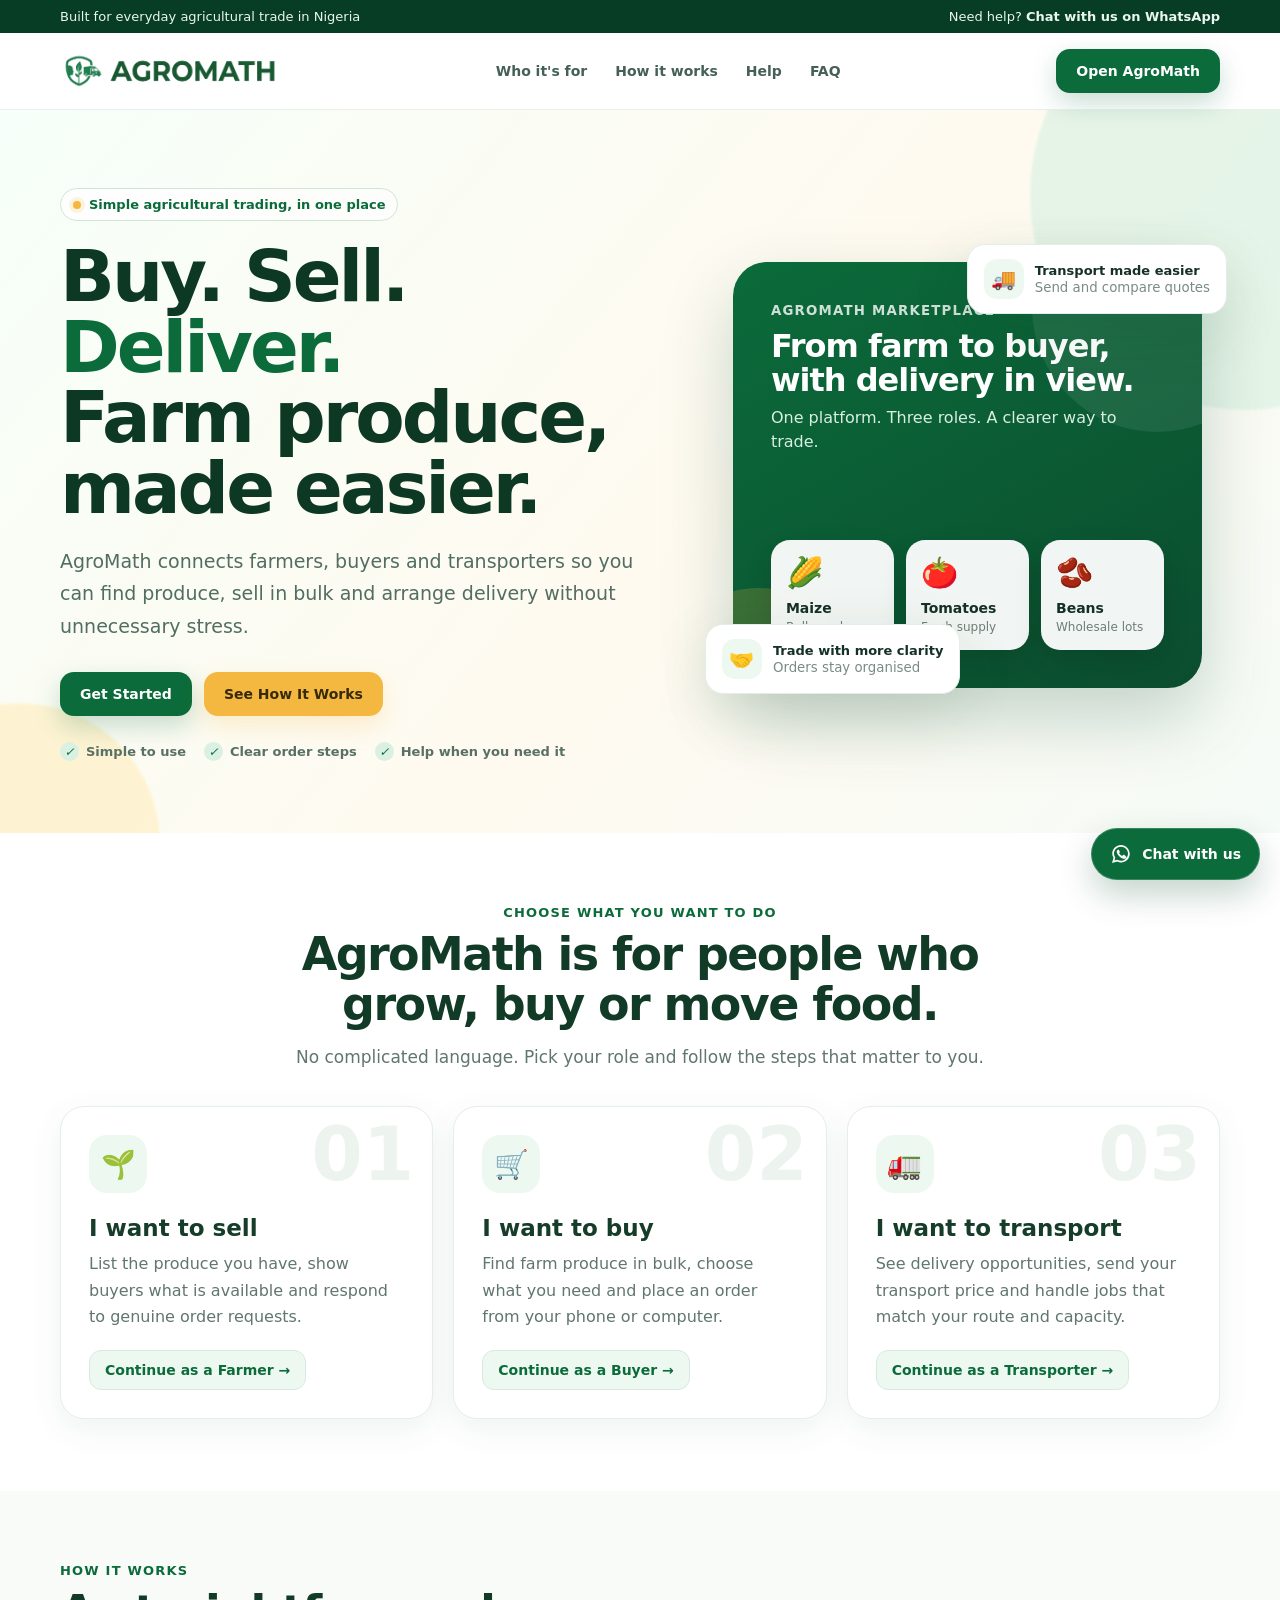
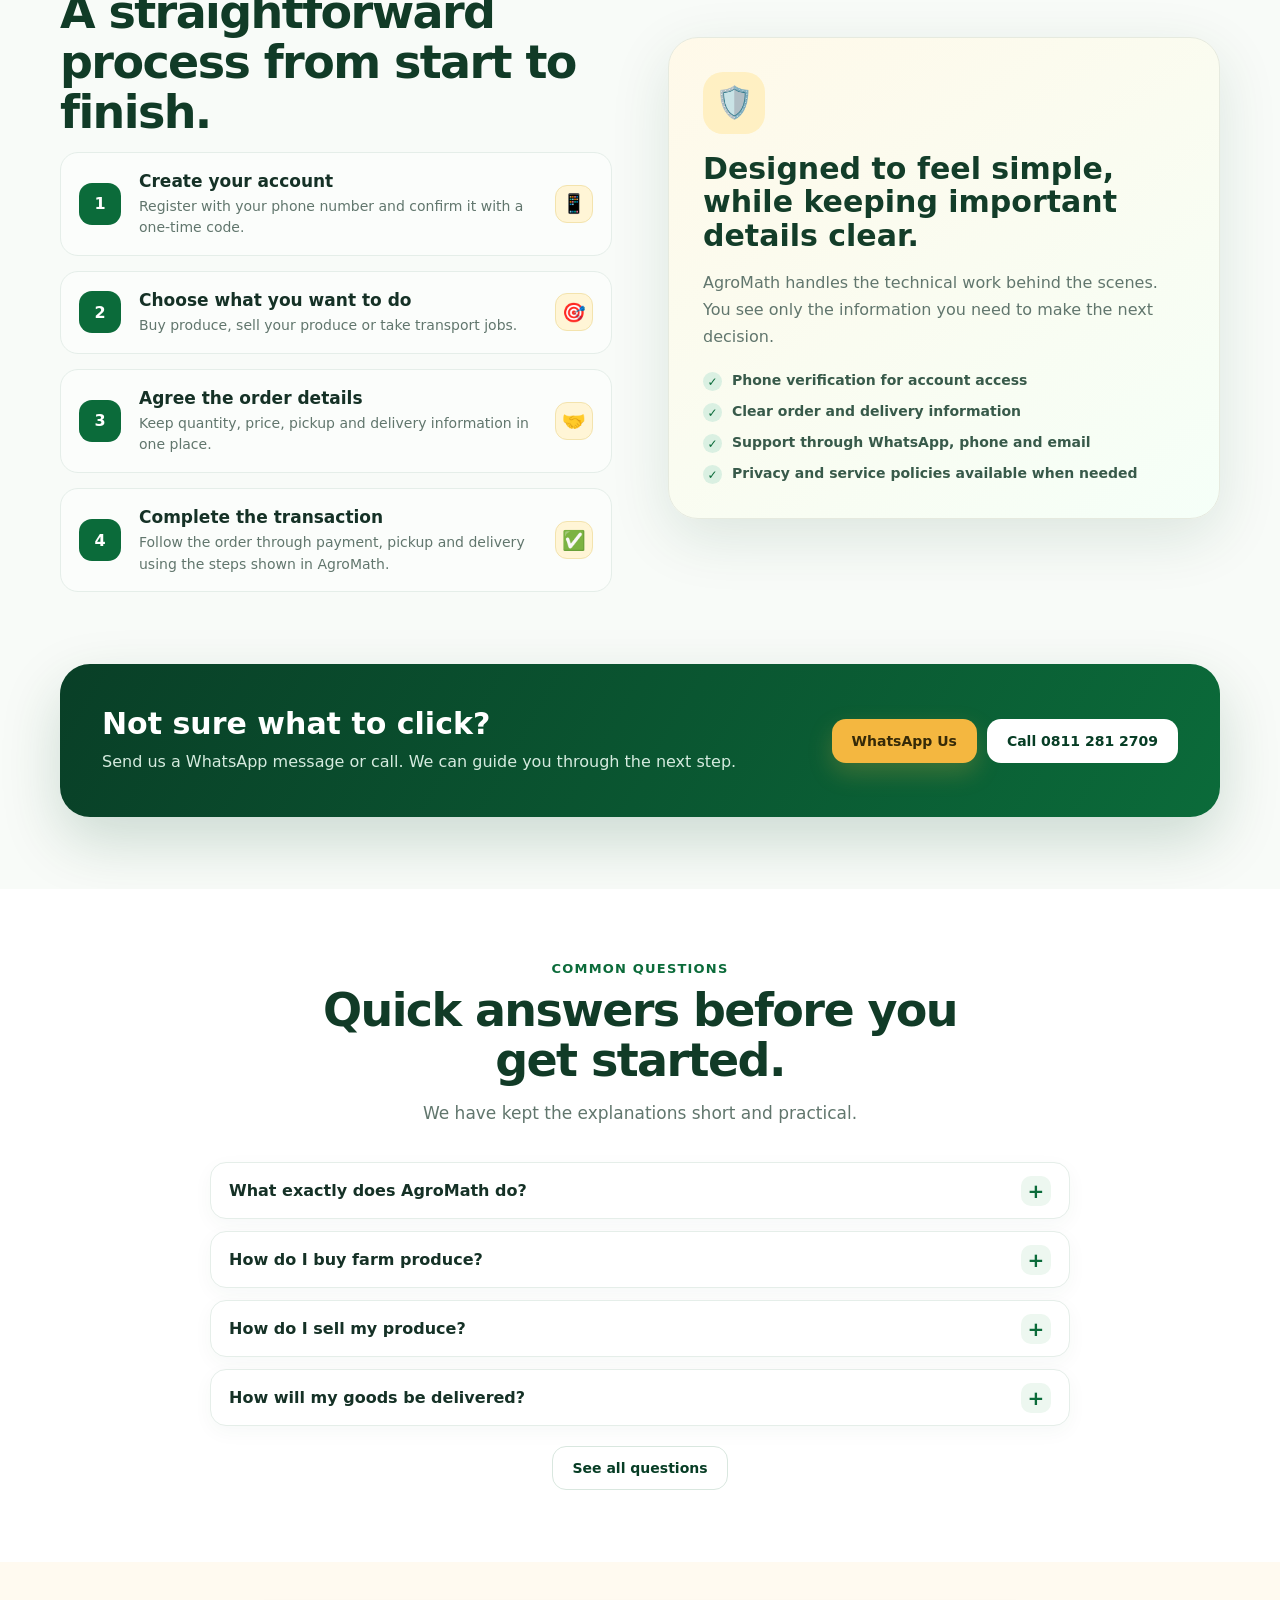
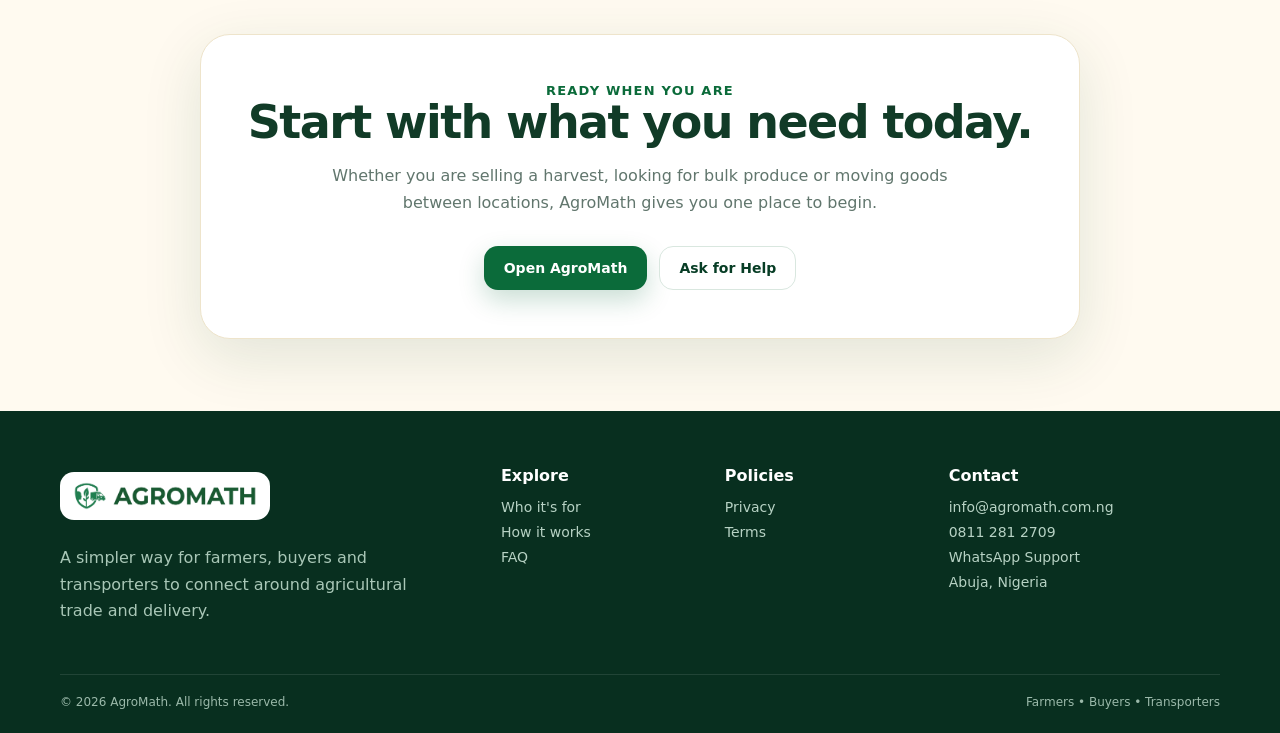
==== index.html @ 878b61be "Repair duplicated AgroMath homepage" ====
<!doctype html>
<html lang="en">
<head>
  <meta charset="utf-8" />
  <meta name="viewport" content="width=device-width,initial-scale=1" />
  <title>AgroMath | Buy, Sell & Deliver Farm Produce in Nigeria</title>
  <meta name="description" content="AgroMath connects farmers, buyers and transporters in Nigeria for bulk farm produce, order coordination and delivery support." />
  <link rel="canonical" href="https://agromath.com.ng/" />
  <meta name="theme-color" content="#0b6b3a" />
  <meta property="og:site_name" content="AgroMath" />
  <meta property="og:type" content="website" />
  <meta property="og:title" content="AgroMath | Buy, Sell & Deliver Farm Produce in Nigeria" />
  <meta property="og:description" content="A simple marketplace for farmers, buyers and transporters to coordinate bulk farm produce orders and delivery in Nigeria." />
  <meta property="og:url" content="https://agromath.com.ng/" />
  <meta property="og:image" content="https://agromath.com.ng/assets/brand/agromath-logo-full.png" />
  <meta property="og:image:alt" content="AgroMath logo" />
  <meta name="twitter:card" content="summary_large_image" />
  <meta name="twitter:title" content="AgroMath | Buy, Sell & Deliver Farm Produce in Nigeria" />
  <meta name="twitter:description" content="A simple marketplace for farmers, buyers and transporters to coordinate bulk farm produce orders and delivery in Nigeria." />
  <meta name="twitter:image" content="https://agromath.com.ng/assets/brand/agromath-logo-full.png" />
  <link rel="icon" href="assets/brand/favicon.ico" sizes="any">
<link rel="icon" type="image/png" sizes="32x32" href="assets/brand/favicon-32.png">
<link rel="icon" type="image/png" sizes="16x16" href="assets/brand/favicon-16.png">
<link rel="apple-touch-icon" sizes="180x180" href="assets/brand/apple-touch-icon-180.png">
  <script type="application/ld+json">
  {
    "@context": "https://schema.org",
    "@type": "Organization",
    "name": "AgroMath",
    "url": "https://agromath.com.ng/",
    "email": "info@agromath.com.ng",
    "areaServed": {
      "@type": "Country",
      "name": "Nigeria"
    }
  }
  </script>
  <script type="application/ld+json">
  {
    "@context": "https://schema.org",
    "@type": "WebSite",
    "name": "AgroMath",
    "url": "https://agromath.com.ng/",
    "description": "AgroMath connects farmers, buyers and transporters in Nigeria for bulk farm produce, order coordination and delivery support."
  }
  </script>
  <style>
    :root{--green:#0b6b3a;--green2:#11824a;--deep:#073d25;--cream:#fffaf0;--gold:#f4b740;--ink:#153126;--muted:#61766d;--line:#e5eee9;--white:#fff;--shadow:0 18px 60px rgba(20,70,45,.12);--radius:24px}
    *{box-sizing:border-box}html{scroll-behavior:smooth}[id]{scroll-margin-top:94px}body{margin:0;font-family:Inter,ui-sans-serif,system-ui,-apple-system,"Segoe UI",Roboto,Arial,sans-serif;background:#f8fbf8;color:var(--ink)}a{color:inherit;text-decoration:none}button{font:inherit}.container{width:min(1160px,calc(100% - 32px));margin:auto}
    .topbar{background:var(--deep);color:#eaf6ef;font-size:13px}.topbar .container{display:flex;justify-content:space-between;align-items:center;gap:16px;padding:9px 0}.topbar a{font-weight:700}
    header{position:sticky;top:0;z-index:50;background:rgba(255,255,255,.94);backdrop-filter:blur(14px);border-bottom:1px solid rgba(8,70,40,.08)}.nav{height:76px;display:flex;align-items:center;justify-content:space-between;gap:22px}.brand{display:flex;align-items:center}.brand-logo{display:block;height:42px;width:auto;max-width:220px}.footer-brand .brand{display:inline-flex;background:#fff;padding:6px 10px;border-radius:14px}.footer-brand .brand-logo{height:36px;max-width:190px}nav{display:flex;align-items:center;gap:28px;font-size:14px;font-weight:700;color:#456057}nav a:hover{color:var(--green)}.nav-actions{display:flex;align-items:center;gap:10px}.btn{display:inline-flex;align-items:center;justify-content:center;gap:9px;padding:13px 19px;border-radius:14px;border:1px solid transparent;font-weight:800;font-size:14px;transition:.2s ease;cursor:pointer}.btn:hover{transform:translateY(-1px)}.btn-primary{background:var(--green);color:white;box-shadow:0 10px 26px rgba(11,107,58,.22)}.btn-primary:hover{background:var(--green2)}.btn-soft{background:white;border-color:#d9e7df;color:var(--deep)}.btn-gold{background:var(--gold);color:#362a08;box-shadow:0 10px 24px rgba(244,183,64,.22)}.mobile-menu{display:none}
    .hero{position:relative;overflow:hidden;background:linear-gradient(130deg,#f6fff9 0%,#fffaf0 56%,#f5fbf7 100%);padding:78px 0 72px}.hero:before,.hero:after{content:"";position:absolute;border-radius:50%;filter:blur(1px);opacity:.65}.hero:before{width:430px;height:430px;background:#daf2e3;right:-180px;top:-130px}.hero:after{width:280px;height:280px;background:#ffefc1;left:-120px;bottom:-150px}.hero-grid{position:relative;z-index:1;display:grid;grid-template-columns:1.08fr .92fr;gap:62px;align-items:center}.eyebrow{display:inline-flex;align-items:center;gap:8px;padding:8px 12px;border:1px solid #cfe6d7;border-radius:999px;background:rgba(255,255,255,.72);font-size:13px;font-weight:800;color:var(--green)}.dot{width:8px;height:8px;border-radius:50%;background:var(--gold);box-shadow:0 0 0 4px rgba(244,183,64,.16)}h1{font-size:clamp(44px,6vw,72px);line-height:.98;letter-spacing:-3px;margin:20px 0 22px;color:#0d3824}h1 span{color:var(--green)}.lead{font-size:19px;line-height:1.7;color:#526d62;max-width:660px;margin:0}.hero-actions{display:flex;flex-wrap:wrap;gap:12px;margin-top:30px}.hero-trust{display:flex;flex-wrap:wrap;gap:18px;margin-top:26px;font-size:13px;font-weight:700;color:#587065}.hero-trust span{display:flex;align-items:center;gap:7px}.tick{width:19px;height:19px;border-radius:50%;background:#daf0e2;color:var(--green);display:grid;place-items:center;font-size:12px}
    .visual{position:relative;min-height:470px}.visual-panel{position:absolute;inset:22px 18px;background:linear-gradient(150deg,#0b6b3a,#0b4d2f);border-radius:34px;box-shadow:0 30px 70px rgba(11,79,48,.22);overflow:hidden}.visual-panel:before{content:"";position:absolute;width:250px;height:250px;border-radius:50%;background:rgba(255,255,255,.08);right:-80px;top:-80px}.visual-panel:after{content:"";position:absolute;width:190px;height:190px;border-radius:50%;background:rgba(244,183,64,.2);left:-70px;bottom:-90px}.market-copy{position:absolute;left:38px;right:38px;top:38px;color:white;z-index:2}.market-copy small{font-weight:800;opacity:.8;text-transform:uppercase;letter-spacing:1.2px}.market-copy h3{font-size:32px;line-height:1.08;margin:10px 0 8px;letter-spacing:-1px}.market-copy p{margin:0;color:#d8efe2;line-height:1.55}.produce{position:absolute;left:38px;right:38px;bottom:38px;display:grid;grid-template-columns:repeat(3,1fr);gap:12px;z-index:2}.produce-card{background:rgba(255,255,255,.94);border-radius:19px;padding:15px;box-shadow:0 12px 28px rgba(0,0,0,.12)}.produce-icon{font-size:30px;margin-bottom:10px}.produce-card strong{display:block;font-size:14px;color:#153126}.produce-card span{font-size:12px;color:#6d7f76}.float-card{position:absolute;z-index:5;background:white;border:1px solid #e4eee8;border-radius:18px;box-shadow:var(--shadow);padding:14px 16px;display:flex;align-items:center;gap:11px}.float-card.one{right:-7px;top:4px}.float-card.two{left:-10px;bottom:16px}.float-icon{width:40px;height:40px;border-radius:13px;display:grid;place-items:center;background:#edf8f1;font-size:20px}.float-card b{display:block;font-size:13px}.float-card small{display:block;color:#7a8c84;margin-top:2px}
    .section{padding:72px 0}.section.alt{background:white}.section-head{text-align:center;max-width:720px;margin:0 auto 34px}.kicker{font-size:13px;font-weight:900;color:var(--green);letter-spacing:1.2px;text-transform:uppercase}h2{font-size:clamp(32px,4vw,46px);letter-spacing:-1.6px;line-height:1.08;margin:10px 0 14px;color:#113b27}.section-head p{color:var(--muted);line-height:1.7;margin:0;font-size:17px}
    .role-grid{display:grid;grid-template-columns:repeat(3,1fr);gap:20px}.role{position:relative;background:white;border:1px solid var(--line);border-radius:24px;padding:28px;box-shadow:0 10px 34px rgba(30,80,50,.07);overflow:hidden;transition:.2s}.role:hover{transform:translateY(-4px);box-shadow:0 18px 48px rgba(30,80,50,.11)}.role .num{position:absolute;right:18px;top:10px;font-size:74px;line-height:1;color:#edf4ef;font-weight:900}.role-icon{width:58px;height:58px;border-radius:18px;display:grid;place-items:center;background:#edf8f1;font-size:28px;margin-bottom:22px}.role h3{font-size:23px;margin:0 0 10px;color:#153d29}.role p{color:var(--muted);line-height:1.65;margin:0 0 20px}.role-cta{display:inline-flex;align-items:center;justify-content:center;padding:11px 15px;border-radius:12px;background:#edf8f1;border:1px solid #d7eadf;font-weight:900;color:var(--green);font-size:14px;transition:.2s}.role-cta:hover{background:var(--green);color:white;transform:translateY(-1px)}
    .how-grid{display:grid;grid-template-columns:1fr 1fr;gap:56px;align-items:center}.steps{display:grid;gap:15px}.step{display:grid;grid-template-columns:46px 1fr auto;gap:14px;align-items:center;background:#fbfdfb;border:1px solid var(--line);padding:16px 18px;border-radius:18px}.step-no{width:42px;height:42px;border-radius:13px;background:var(--green);color:#fff;display:grid;place-items:center;font-weight:900}.step-icon{width:38px;height:38px;border-radius:12px;background:#fff5d6;display:grid;place-items:center;font-size:19px;border:1px solid #f3e3ad}.step h4{margin:2px 0 5px;font-size:17px}.step p{margin:0;color:var(--muted);line-height:1.55;font-size:14px}.promise{background:linear-gradient(145deg,#fff9e9,#f5fff8);border:1px solid #e6eadf;border-radius:30px;padding:34px;box-shadow:var(--shadow)}.promise-badge{display:inline-grid;place-items:center;width:62px;height:62px;border-radius:20px;background:#fff0c3;font-size:31px}.promise h3{font-size:30px;line-height:1.12;margin:18px 0 12px;color:#133d29}.promise p{color:var(--muted);line-height:1.7}.promise-list{display:grid;gap:12px;margin-top:22px}.promise-list div{display:flex;gap:10px;align-items:flex-start;font-weight:700;font-size:14px;color:#385a4a}
    .support{padding:0 0 72px}.support-box{background:linear-gradient(120deg,#093f27,#0b6b3a);color:white;border-radius:30px;padding:42px;display:flex;justify-content:space-between;align-items:center;gap:30px;box-shadow:0 24px 60px rgba(8,70,40,.18)}.support-box h3{font-size:30px;margin:0 0 8px}.support-box p{margin:0;color:#d5ebdf;line-height:1.6}.support-actions{display:flex;flex-wrap:wrap;gap:10px}.support-actions .btn-soft{border-color:rgba(255,255,255,.18)}
    .faq-grid{max-width:860px;margin:auto;display:grid;gap:12px}details{background:white;border:1px solid var(--line);border-radius:16px;padding:0 18px;box-shadow:0 6px 20px rgba(30,80,50,.04)}summary{cursor:pointer;list-style:none;font-weight:800;padding:18px 34px 18px 0;position:relative}summary::-webkit-details-marker{display:none}summary:after{content:"+";position:absolute;right:0;top:13px;width:30px;height:30px;border-radius:10px;background:#edf7f0;color:var(--green);display:grid;place-items:center;font-size:20px}details[open] summary:after{content:"-"}details p{margin:0 0 18px;color:var(--muted);line-height:1.65;font-size:14px}
    .final-cta{padding:72px 0;background:var(--cream)}.final-card{text-align:center;max-width:880px;margin:auto;background:white;border:1px solid #eee4cb;border-radius:30px;padding:48px 28px;box-shadow:var(--shadow)}.final-card h2{margin-top:0}.final-card p{max-width:630px;margin:0 auto;color:var(--muted);line-height:1.7}.final-card .hero-actions{justify-content:center}
    footer{background:#082f1f;color:#d9ebe2;padding:52px 0 24px}.footer-grid{display:grid;grid-template-columns:1.5fr .7fr .7fr 1fr;gap:34px}.footer-brand p{color:#a9c7b7;line-height:1.65;max-width:380px}footer h4{margin:3px 0 14px;color:white}footer a{display:block;color:#b7d2c4;margin:9px 0;font-size:14px}footer a:hover{color:white}.copyright{border-top:1px solid rgba(255,255,255,.1);margin-top:34px;padding-top:20px;display:flex;justify-content:space-between;gap:15px;font-size:12px;color:#9bb9aa}
    @media(max-width:900px){nav{display:none}.mobile-menu{display:inline-flex}.hero{padding-top:54px}.hero-grid,.how-grid{grid-template-columns:1fr}.visual{min-height:430px}.role-grid{grid-template-columns:1fr}.support-box{align-items:flex-start;flex-direction:column}.footer-grid{grid-template-columns:1fr 1fr}.hero-grid{gap:34px}h1{letter-spacing:-2px}.float-card.one{right:2px}.float-card.two{left:2px}}
    @media(max-width:560px){.brand-logo{height:28px;max-width:140px}.footer-brand .brand-logo{height:32px;max-width:155px}.nav{gap:12px}.nav-actions{gap:0}.nav-actions .btn-primary{display:none}.topbar .container{justify-content:center;text-align:center}.topbar .container span:last-child{display:none}.nav{height:68px}.nav-actions .btn-soft{display:none}.container{width:min(100% - 22px,1160px)}.hero{padding:42px 0 48px}.lead{font-size:17px}.hero-actions .btn{width:100%}.visual{min-height:370px}.visual-panel{inset:12px 0}.market-copy{left:24px;right:24px;top:28px}.market-copy h3{font-size:26px}.produce{left:22px;right:22px;bottom:26px;gap:8px}.produce-card{padding:11px}.produce-icon{font-size:24px}.float-card{display:none}.section{padding:66px 0}.support{padding-bottom:66px}.support-box{padding:30px 22px}.support-actions{width:100%}.support-actions .btn{width:100%}.footer-grid{grid-template-columns:1fr}.copyright{flex-direction:column}.final-cta{padding:66px 0}}
  .whatsapp-support{position:fixed;right:20px;bottom:calc(20px + env(safe-area-inset-bottom));z-index:80;display:inline-flex;align-items:center;justify-content:center;gap:10px;min-height:52px;padding:0 18px;border-radius:999px;background:var(--green);color:#fff;font-weight:900;font-size:14px;box-shadow:0 14px 34px rgba(8,70,40,.24);border:1px solid rgba(255,255,255,.18)}.whatsapp-support svg{width:22px;height:22px;flex:0 0 auto}.whatsapp-support:hover{background:var(--green2);transform:translateY(-1px)}.whatsapp-support:focus-visible{outline:3px solid var(--gold);outline-offset:4px}@media(max-width:560px){.whatsapp-support{right:14px;bottom:calc(14px + env(safe-area-inset-bottom));width:56px;height:56px;min-height:56px;padding:0}.whatsapp-support span{display:none}}
  </style>
</head>
<body>
  <div class="topbar"><div class="container"><span>Built for everyday agricultural trade in Nigeria</span><span>Need help? <a href="https://wa.me/2348112812709?text=Hello%20AgroMath%2C%20I%20need%20some%20help" target="_blank" rel="noopener noreferrer">Chat with us on WhatsApp</a></span></div></div>
  <header><div class="container nav"><a class="brand" href="index.html" aria-label="AgroMath home"><img src="assets/brand/agromath-logo.png" alt="AgroMath" class="brand-logo"></a><nav aria-label="Main navigation"><a href="#who">Who it's for</a><a href="#how">How it works</a><a href="#faq">Help</a><a href="faq.html">FAQ</a></nav><div class="nav-actions"><a class="btn btn-primary" href="https://agromath-pilot.onrender.com" target="_blank" rel="noopener noreferrer">Open AgroMath</a><a class="btn btn-soft mobile-menu" href="#who" aria-label="Go to options">Menu</a></div></div></header>
  <main>
    <section class="hero"><div class="container hero-grid"><div><div class="eyebrow"><span class="dot"></span> Simple agricultural trading, in one place</div><h1>Buy. Sell. <span>Deliver.</span><br>Farm produce, made easier.</h1><p class="lead">AgroMath connects farmers, buyers and transporters so you can find produce, sell in bulk and arrange delivery without unnecessary stress.</p><div class="hero-actions"><a class="btn btn-primary" href="https://agromath-pilot.onrender.com" target="_blank" rel="noopener noreferrer">Get Started</a><a class="btn btn-gold" href="#how">See How It Works</a></div><div class="hero-trust"><span><i class="tick">✓</i> Simple to use</span><span><i class="tick">✓</i> Clear order steps</span><span><i class="tick">✓</i> Help when you need it</span></div></div><div class="visual" aria-label="AgroMath marketplace illustration"><div class="visual-panel"><div class="market-copy"><small>AgroMath Marketplace</small><h3>From farm to buyer,<br>with delivery in view.</h3><p>One platform. Three roles. A clearer way to trade.</p></div><div class="produce"><div class="produce-card"><div class="produce-icon">🌽</div><strong>Maize</strong><span>Bulk produce</span></div><div class="produce-card"><div class="produce-icon">🍅</div><strong>Tomatoes</strong><span>Fresh supply</span></div><div class="produce-card"><div class="produce-icon">🫘</div><strong>Beans</strong><span>Wholesale lots</span></div></div></div><div class="float-card one"><div class="float-icon">🚚</div><div><b>Transport made easier</b><small>Send and compare quotes</small></div></div><div class="float-card two"><div class="float-icon">🤝</div><div><b>Trade with more clarity</b><small>Orders stay organised</small></div></div></div></div></section>
    <section class="section alt" id="who"><div class="container"><div class="section-head"><div class="kicker">Choose what you want to do</div><h2>AgroMath is for people who grow, buy or move food.</h2><p>No complicated language. Pick your role and follow the steps that matter to you.</p></div><div class="role-grid"><article class="role"><span class="num">01</span><div class="role-icon">🌱</div><h3>I want to sell</h3><p>List the produce you have, show buyers what is available and respond to genuine order requests.</p><a class="role-cta" href="https://agromath-pilot.onrender.com" target="_blank" rel="noopener noreferrer">Continue as a Farmer →</a></article><article class="role"><span class="num">02</span><div class="role-icon">🛒</div><h3>I want to buy</h3><p>Find farm produce in bulk, choose what you need and place an order from your phone or computer.</p><a class="role-cta" href="https://agromath-pilot.onrender.com" target="_blank" rel="noopener noreferrer">Continue as a Buyer →</a></article><article class="role"><span class="num">03</span><div class="role-icon">🚛</div><h3>I want to transport</h3><p>See delivery opportunities, send your transport price and handle jobs that match your route and capacity.</p><a class="role-cta" href="https://agromath-pilot.onrender.com" target="_blank" rel="noopener noreferrer">Continue as a Transporter →</a></article></div></div></section>
    <section class="section" id="how"><div class="container how-grid"><div><div class="kicker">How it works</div><h2>A straightforward process from start to finish.</h2><div class="steps"><div class="step"><div class="step-no">1</div><div><h4>Create your account</h4><p>Register with your phone number and confirm it with a one-time code.</p></div><div class="step-icon" aria-hidden="true">📱</div></div><div class="step"><div class="step-no">2</div><div><h4>Choose what you want to do</h4><p>Buy produce, sell your produce or take transport jobs.</p></div><div class="step-icon" aria-hidden="true">🎯</div></div><div class="step"><div class="step-no">3</div><div><h4>Agree the order details</h4><p>Keep quantity, price, pickup and delivery information in one place.</p></div><div class="step-icon" aria-hidden="true">🤝</div></div><div class="step"><div class="step-no">4</div><div><h4>Complete the transaction</h4><p>Follow the order through payment, pickup and delivery using the steps shown in AgroMath.</p></div><div class="step-icon" aria-hidden="true">✅</div></div></div></div><aside class="promise"><div class="promise-badge">🛡️</div><h3>Designed to feel simple, while keeping important details clear.</h3><p>AgroMath handles the technical work behind the scenes. You see only the information you need to make the next decision.</p><div class="promise-list"><div><span class="tick">✓</span> Phone verification for account access</div><div><span class="tick">✓</span> Clear order and delivery information</div><div><span class="tick">✓</span> Support through WhatsApp, phone and email</div><div><span class="tick">✓</span> Privacy and service policies available when needed</div></div></aside></div></section>
    <section class="support"><div class="container"><div class="support-box"><div><h3>Not sure what to click?</h3><p>Send us a WhatsApp message or call. We can guide you through the next step.</p></div><div class="support-actions"><a class="btn btn-gold" href="https://wa.me/2348112812709?text=Hello%20AgroMath%2C%20I%20need%20some%20help" target="_blank" rel="noopener noreferrer">WhatsApp Us</a><a class="btn btn-soft" href="tel:08112812709">Call 0811 281 2709</a></div></div></div></section>
    <section class="section alt" id="faq"><div class="container"><div class="section-head"><div class="kicker">Common questions</div><h2>Quick answers before you get started.</h2><p>We have kept the explanations short and practical.</p></div><div class="faq-grid"><details><summary>What exactly does AgroMath do?</summary><p>AgroMath brings farmers, bulk buyers and transporters into one marketplace so they can find each other, organise orders and coordinate delivery.</p></details><details><summary>How do I buy farm produce?</summary><p>Open AgroMath, register as a buyer, browse available produce, choose the quantity you want and follow the order steps shown in the app.</p></details><details><summary>How do I sell my produce?</summary><p>Register as a farmer, add the produce you have for sale and respond when buyers place order requests.</p></details><details><summary>How will my goods be delivered?</summary><p>Where transport is required, delivery can be coordinated with transporters through the platform. Pickup, destination and transport cost should be agreed before movement.</p></details><a class="btn btn-soft" href="faq.html" style="justify-self:center;margin-top:8px">See all questions</a></div></div></section>
    <section class="final-cta"><div class="container"><div class="final-card"><div class="kicker">Ready when you are</div><h2>Start with what you need today.</h2><p>Whether you are selling a harvest, looking for bulk produce or moving goods between locations, AgroMath gives you one place to begin.</p><div class="hero-actions"><a class="btn btn-primary" href="https://agromath-pilot.onrender.com" target="_blank" rel="noopener noreferrer">Open AgroMath</a><a class="btn btn-soft" href="https://wa.me/2348112812709?text=Hello%20AgroMath%2C%20I%20need%20some%20help" target="_blank" rel="noopener noreferrer">Ask for Help</a></div></div></div></section>
  </main>
  <footer><div class="container"><div class="footer-grid"><div class="footer-brand"><a class="brand" href="index.html" aria-label="AgroMath home"><img src="assets/brand/agromath-logo.png" alt="AgroMath" class="brand-logo"></a><p>A simpler way for farmers, buyers and transporters to connect around agricultural trade and delivery.</p></div><div><h4>Explore</h4><a href="#who">Who it's for</a><a href="#how">How it works</a><a href="faq.html">FAQ</a></div><div><h4>Policies</h4><a href="privacy.html">Privacy</a><a href="terms.html">Terms</a></div><div><h4>Contact</h4><a href="mailto:info@agromath.com.ng">info@agromath.com.ng</a><a href="tel:08112812709">0811 281 2709</a><a href="https://wa.me/2348112812709?text=Hello%20AgroMath%2C%20I%20need%20some%20help" target="_blank" rel="noopener noreferrer">WhatsApp Support</a><a href="#">Abuja, Nigeria</a></div></div><div class="copyright"><span>© <span id="y"></span> AgroMath. All rights reserved.</span><span>Farmers • Buyers • Transporters</span></div></div></footer>
  <script>document.getElementById('y').textContent=new Date().getFullYear();</script>
<a class="whatsapp-support" href="https://wa.me/2348112812709?text=Hello%20AgroMath%2C%20I%20need%20some%20help" target="_blank" rel="noopener noreferrer" aria-label="Chat with AgroMath support on WhatsApp"><svg aria-hidden="true" viewBox="0 0 32 32" focusable="false"><path fill="currentColor" d="M16 3C9 3 3.3 8.5 3.3 15.3c0 2.2.6 4.4 1.8 6.3L3 29l7.6-2c1.7.9 3.5 1.3 5.4 1.3 7 0 12.7-5.5 12.7-12.3S23 3 16 3Zm0 22.9c-1.7 0-3.3-.4-4.8-1.2l-.3-.2-4.4 1.1 1.2-4.2-.2-.3c-1.1-1.7-1.7-3.6-1.7-5.7C5.8 9.8 10.4 5.4 16 5.4s10.2 4.4 10.2 9.9S21.6 25.9 16 25.9Zm5.8-7.8c-.3-.2-1.8-.9-2.1-1-.3-.1-.5-.2-.7.2-.2.3-.8 1-.9 1.2-.2.2-.3.2-.6.1-.3-.2-1.3-.5-2.5-1.5-.9-.8-1.5-1.8-1.7-2.1-.2-.3 0-.5.1-.6l.5-.6c.2-.2.2-.3.3-.5.1-.2 0-.4 0-.6 0-.2-.7-1.7-1-2.3-.3-.6-.5-.5-.7-.5h-.6c-.2 0-.6.1-.9.4-.3.3-1.2 1.2-1.2 2.9s1.3 3.4 1.5 3.6c.2.2 2.5 3.8 6 5.3.8.4 1.5.6 2 .7.8.3 1.6.2 2.2.1.7-.1 1.8-.7 2.1-1.4.3-.7.3-1.3.2-1.4-.1-.2-.3-.3-.6-.4Z"/></svg><span>Chat with us</span></a>
</body>
</html>
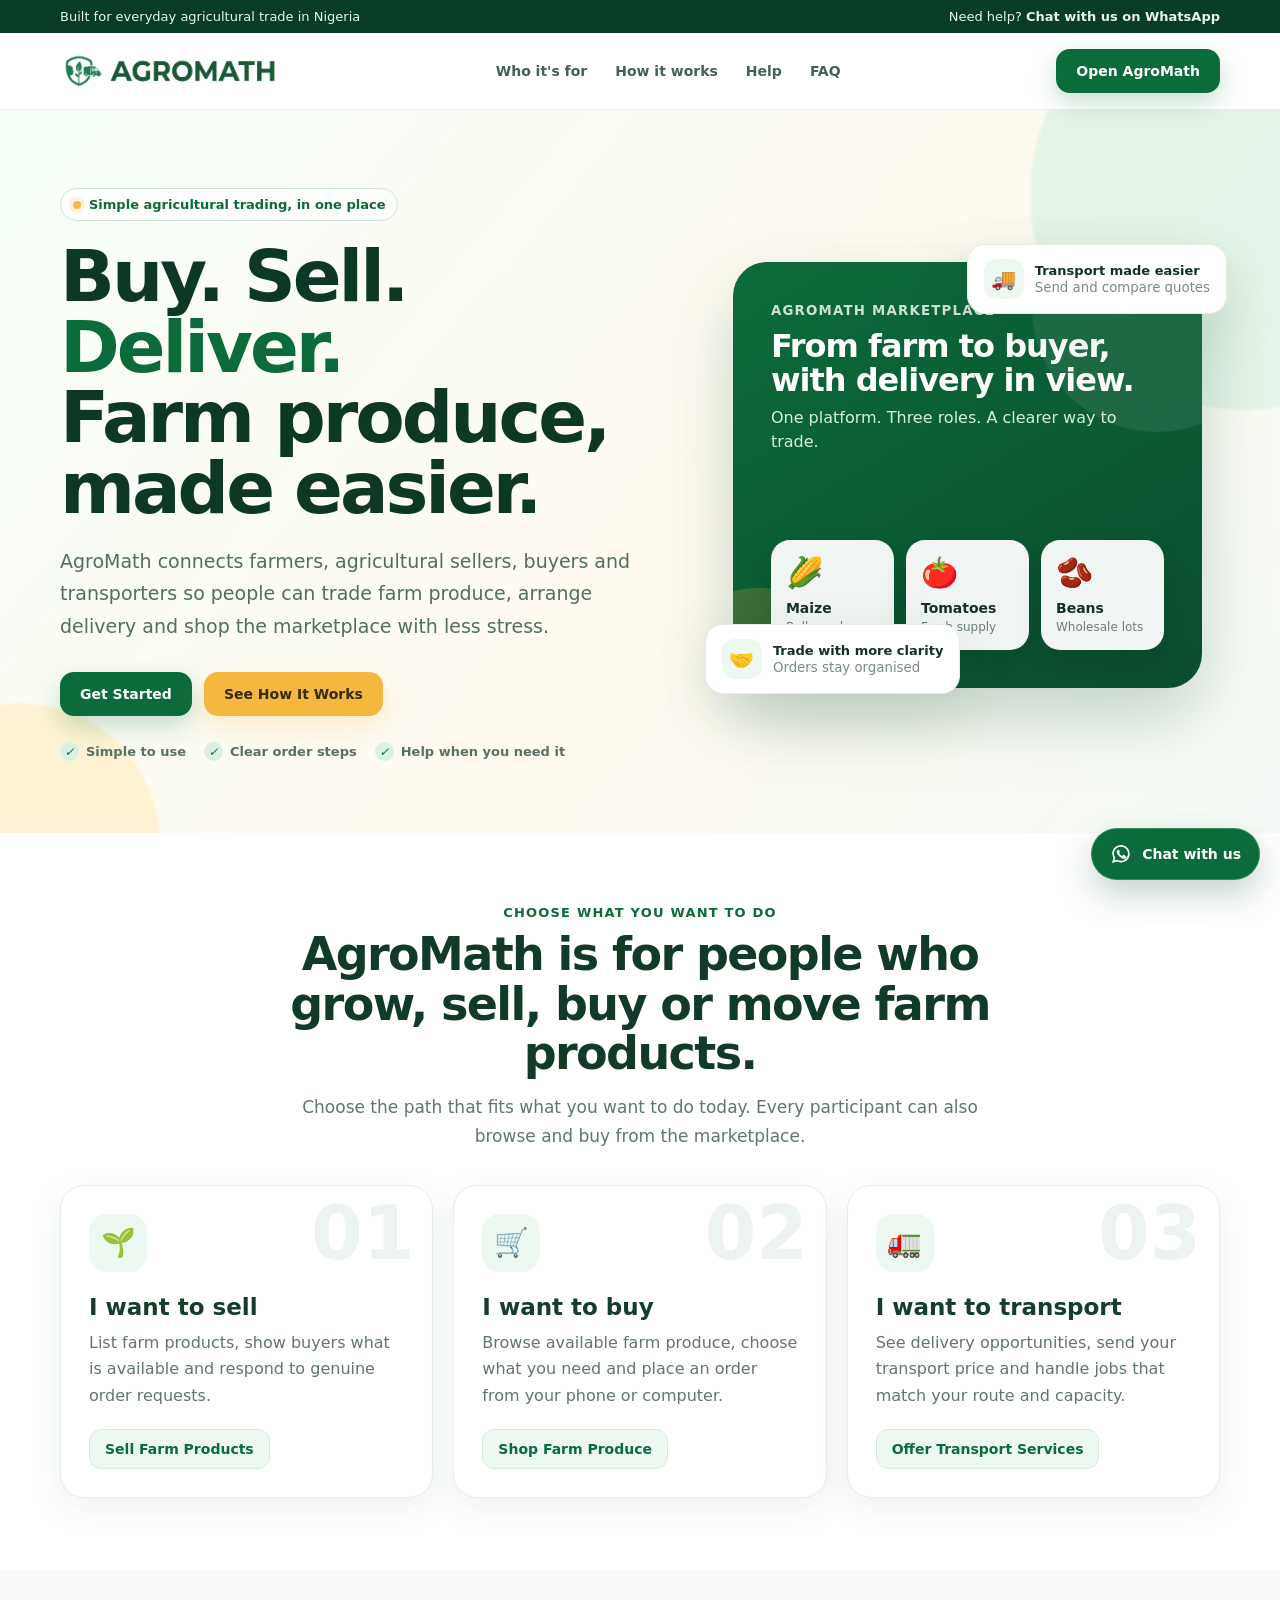
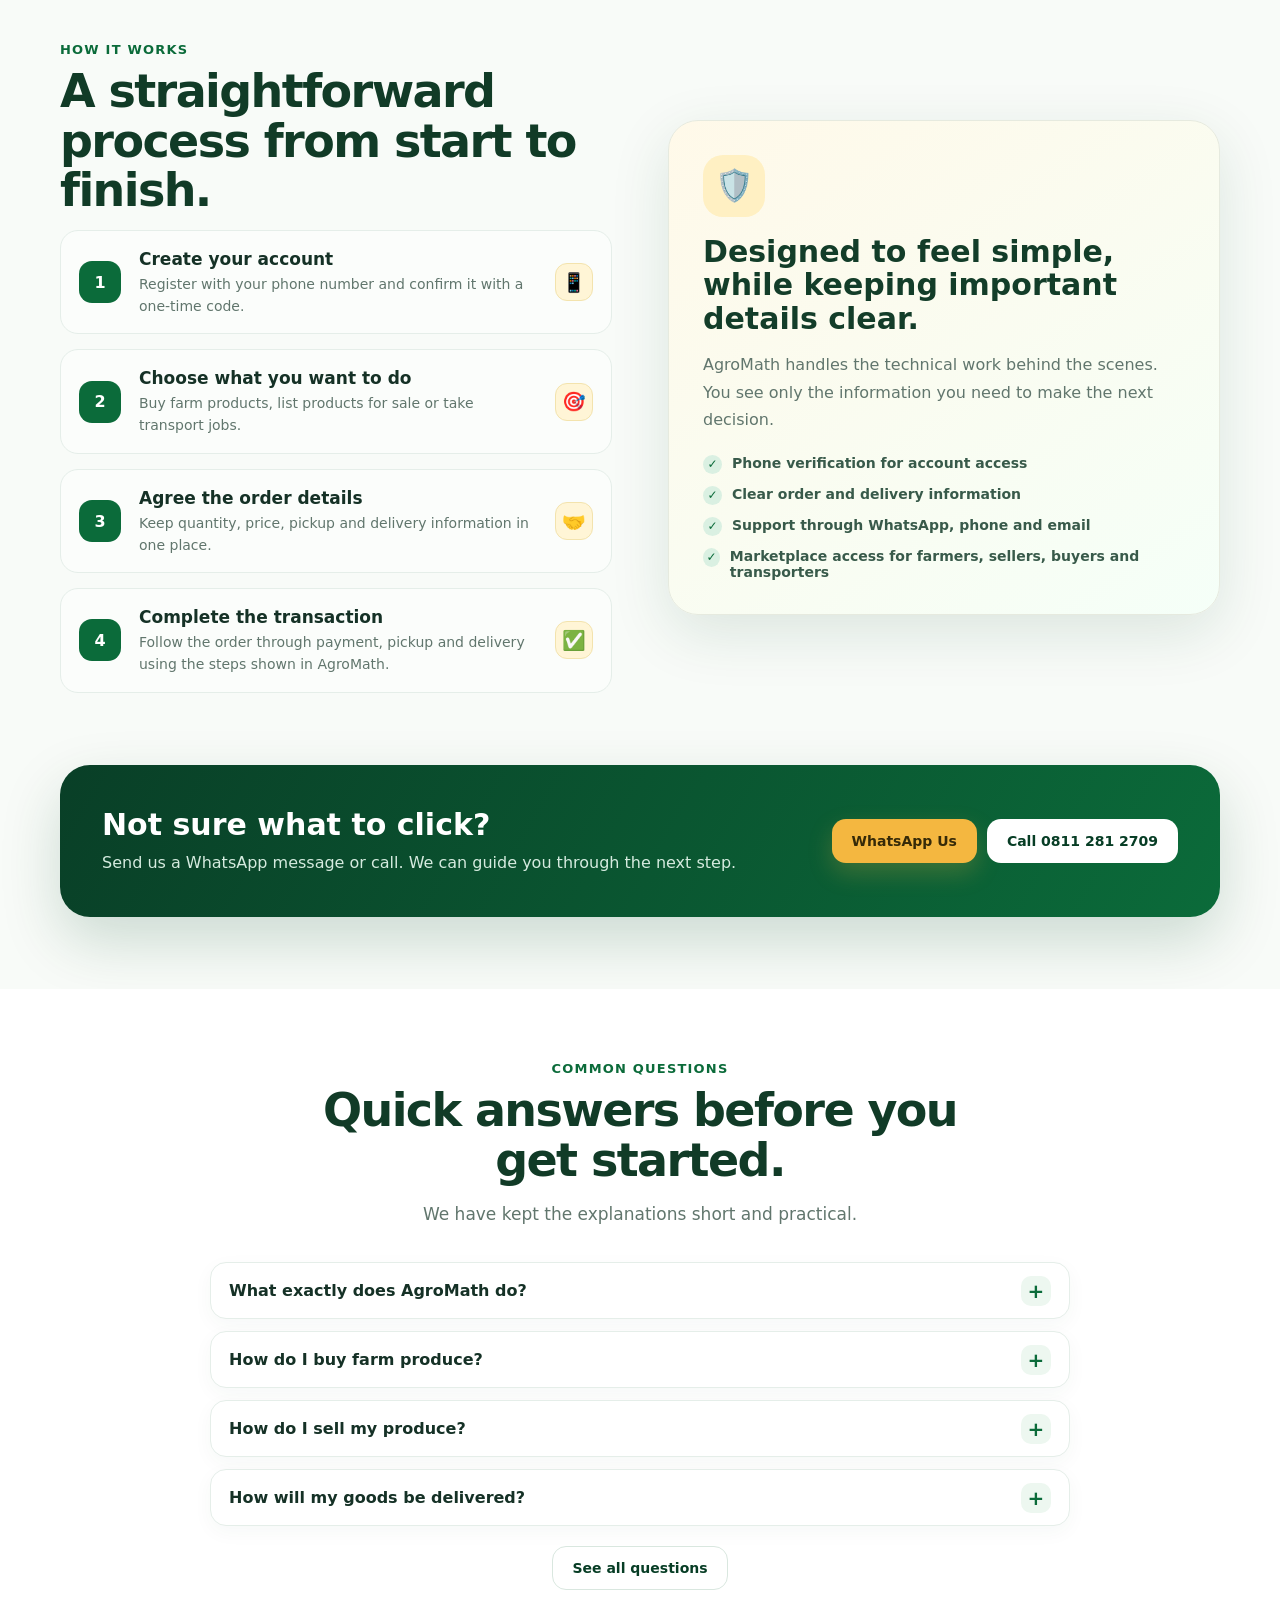
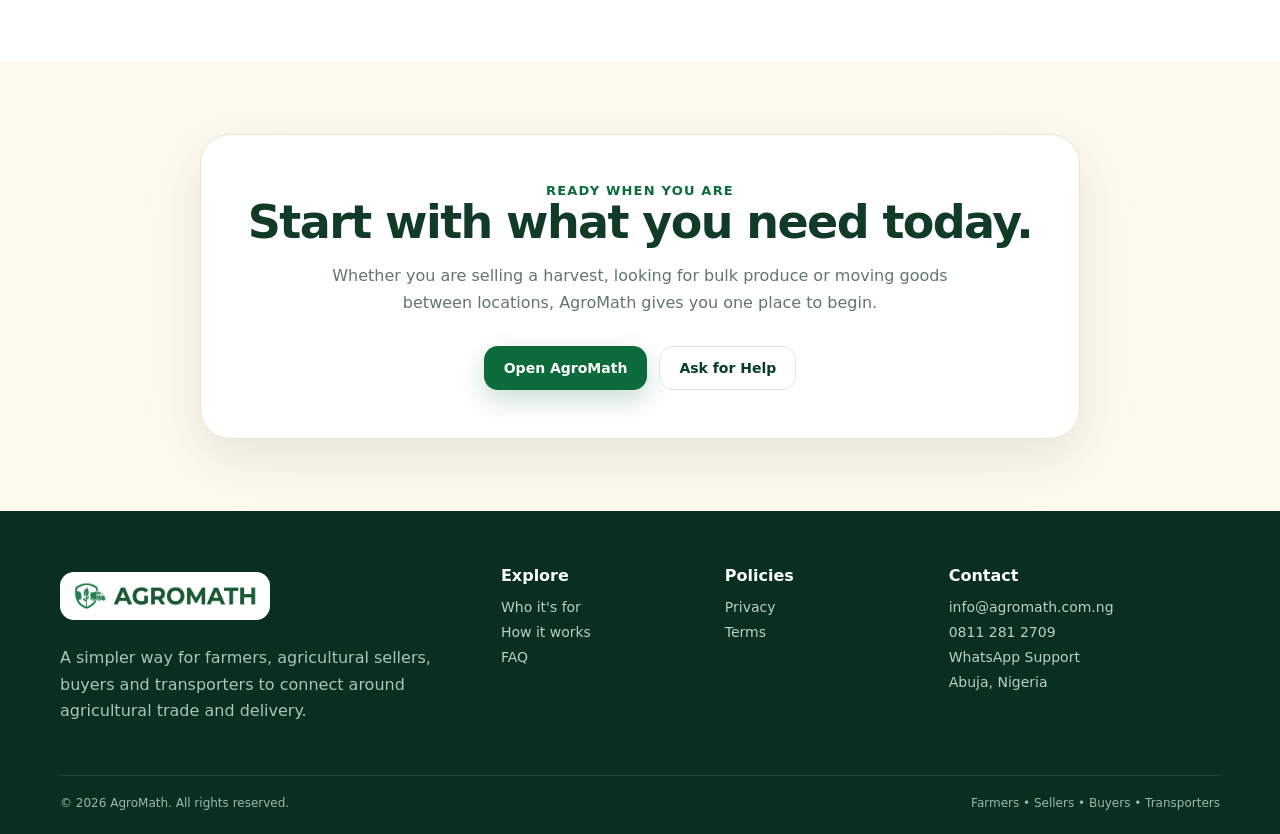
==== commit 7d8ba9d8: "Clarify AgroMath marketplace roles and shopping access" ====
--- a/index.html
+++ b/index.html
@@ -4,19 +4,19 @@
   <meta charset="utf-8" />
   <meta name="viewport" content="width=device-width,initial-scale=1" />
   <title>AgroMath | Buy, Sell & Deliver Farm Produce in Nigeria</title>
-  <meta name="description" content="AgroMath connects farmers, buyers and transporters in Nigeria for bulk farm produce, order coordination and delivery support." />
+  <meta name="description" content="AgroMath connects farmers, agricultural sellers, buyers and transporters in Nigeria for farm produce trading, marketplace orders and delivery coordination." />
   <link rel="canonical" href="https://agromath.com.ng/" />
   <meta name="theme-color" content="#0b6b3a" />
   <meta property="og:site_name" content="AgroMath" />
   <meta property="og:type" content="website" />
   <meta property="og:title" content="AgroMath | Buy, Sell & Deliver Farm Produce in Nigeria" />
-  <meta property="og:description" content="A simple marketplace for farmers, buyers and transporters to coordinate bulk farm produce orders and delivery in Nigeria." />
+  <meta property="og:description" content="AgroMath connects farmers, agricultural sellers, buyers and transporters in Nigeria for farm produce trading, marketplace orders and delivery coordination." />
   <meta property="og:url" content="https://agromath.com.ng/" />
   <meta property="og:image" content="https://agromath.com.ng/assets/brand/agromath-logo-full.png" />
   <meta property="og:image:alt" content="AgroMath logo" />
   <meta name="twitter:card" content="summary_large_image" />
   <meta name="twitter:title" content="AgroMath | Buy, Sell & Deliver Farm Produce in Nigeria" />
-  <meta name="twitter:description" content="A simple marketplace for farmers, buyers and transporters to coordinate bulk farm produce orders and delivery in Nigeria." />
+  <meta name="twitter:description" content="AgroMath connects farmers, agricultural sellers, buyers and transporters in Nigeria for farm produce trading, marketplace orders and delivery coordination." />
   <meta name="twitter:image" content="https://agromath.com.ng/assets/brand/agromath-logo-full.png" />
   <link rel="icon" href="assets/brand/favicon.ico" sizes="any">
 <link rel="icon" type="image/png" sizes="32x32" href="assets/brand/favicon-32.png">
@@ -41,7 +41,7 @@
     "@type": "WebSite",
     "name": "AgroMath",
     "url": "https://agromath.com.ng/",
-    "description": "AgroMath connects farmers, buyers and transporters in Nigeria for bulk farm produce, order coordination and delivery support."
+    "description": "AgroMath connects farmers, agricultural sellers, buyers and transporters in Nigeria for farm produce trading, marketplace orders and delivery coordination."
   }
   </script>
   <style>
@@ -67,14 +67,14 @@
   <div class="topbar"><div class="container"><span>Built for everyday agricultural trade in Nigeria</span><span>Need help? <a href="https://wa.me/2348112812709?text=Hello%20AgroMath%2C%20I%20need%20some%20help" target="_blank" rel="noopener noreferrer">Chat with us on WhatsApp</a></span></div></div>
   <header><div class="container nav"><a class="brand" href="index.html" aria-label="AgroMath home"><img src="assets/brand/agromath-logo.png" alt="AgroMath" class="brand-logo"></a><nav aria-label="Main navigation"><a href="#who">Who it's for</a><a href="#how">How it works</a><a href="#faq">Help</a><a href="faq.html">FAQ</a></nav><div class="nav-actions"><a class="btn btn-primary" href="https://agromath-pilot.onrender.com" target="_blank" rel="noopener noreferrer">Open AgroMath</a><a class="btn btn-soft mobile-menu" href="#who" aria-label="Go to options">Menu</a></div></div></header>
   <main>
-    <section class="hero"><div class="container hero-grid"><div><div class="eyebrow"><span class="dot"></span> Simple agricultural trading, in one place</div><h1>Buy. Sell. <span>Deliver.</span><br>Farm produce, made easier.</h1><p class="lead">AgroMath connects farmers, buyers and transporters so you can find produce, sell in bulk and arrange delivery without unnecessary stress.</p><div class="hero-actions"><a class="btn btn-primary" href="https://agromath-pilot.onrender.com" target="_blank" rel="noopener noreferrer">Get Started</a><a class="btn btn-gold" href="#how">See How It Works</a></div><div class="hero-trust"><span><i class="tick">✓</i> Simple to use</span><span><i class="tick">✓</i> Clear order steps</span><span><i class="tick">✓</i> Help when you need it</span></div></div><div class="visual" aria-label="AgroMath marketplace illustration"><div class="visual-panel"><div class="market-copy"><small>AgroMath Marketplace</small><h3>From farm to buyer,<br>with delivery in view.</h3><p>One platform. Three roles. A clearer way to trade.</p></div><div class="produce"><div class="produce-card"><div class="produce-icon">🌽</div><strong>Maize</strong><span>Bulk produce</span></div><div class="produce-card"><div class="produce-icon">🍅</div><strong>Tomatoes</strong><span>Fresh supply</span></div><div class="produce-card"><div class="produce-icon">🫘</div><strong>Beans</strong><span>Wholesale lots</span></div></div></div><div class="float-card one"><div class="float-icon">🚚</div><div><b>Transport made easier</b><small>Send and compare quotes</small></div></div><div class="float-card two"><div class="float-icon">🤝</div><div><b>Trade with more clarity</b><small>Orders stay organised</small></div></div></div></div></section>
-    <section class="section alt" id="who"><div class="container"><div class="section-head"><div class="kicker">Choose what you want to do</div><h2>AgroMath is for people who grow, buy or move food.</h2><p>No complicated language. Pick your role and follow the steps that matter to you.</p></div><div class="role-grid"><article class="role"><span class="num">01</span><div class="role-icon">🌱</div><h3>I want to sell</h3><p>List the produce you have, show buyers what is available and respond to genuine order requests.</p><a class="role-cta" href="https://agromath-pilot.onrender.com" target="_blank" rel="noopener noreferrer">Continue as a Farmer →</a></article><article class="role"><span class="num">02</span><div class="role-icon">🛒</div><h3>I want to buy</h3><p>Find farm produce in bulk, choose what you need and place an order from your phone or computer.</p><a class="role-cta" href="https://agromath-pilot.onrender.com" target="_blank" rel="noopener noreferrer">Continue as a Buyer →</a></article><article class="role"><span class="num">03</span><div class="role-icon">🚛</div><h3>I want to transport</h3><p>See delivery opportunities, send your transport price and handle jobs that match your route and capacity.</p><a class="role-cta" href="https://agromath-pilot.onrender.com" target="_blank" rel="noopener noreferrer">Continue as a Transporter →</a></article></div></div></section>
-    <section class="section" id="how"><div class="container how-grid"><div><div class="kicker">How it works</div><h2>A straightforward process from start to finish.</h2><div class="steps"><div class="step"><div class="step-no">1</div><div><h4>Create your account</h4><p>Register with your phone number and confirm it with a one-time code.</p></div><div class="step-icon" aria-hidden="true">📱</div></div><div class="step"><div class="step-no">2</div><div><h4>Choose what you want to do</h4><p>Buy produce, sell your produce or take transport jobs.</p></div><div class="step-icon" aria-hidden="true">🎯</div></div><div class="step"><div class="step-no">3</div><div><h4>Agree the order details</h4><p>Keep quantity, price, pickup and delivery information in one place.</p></div><div class="step-icon" aria-hidden="true">🤝</div></div><div class="step"><div class="step-no">4</div><div><h4>Complete the transaction</h4><p>Follow the order through payment, pickup and delivery using the steps shown in AgroMath.</p></div><div class="step-icon" aria-hidden="true">✅</div></div></div></div><aside class="promise"><div class="promise-badge">🛡️</div><h3>Designed to feel simple, while keeping important details clear.</h3><p>AgroMath handles the technical work behind the scenes. You see only the information you need to make the next decision.</p><div class="promise-list"><div><span class="tick">✓</span> Phone verification for account access</div><div><span class="tick">✓</span> Clear order and delivery information</div><div><span class="tick">✓</span> Support through WhatsApp, phone and email</div><div><span class="tick">✓</span> Privacy and service policies available when needed</div></div></aside></div></section>
+    <section class="hero"><div class="container hero-grid"><div><div class="eyebrow"><span class="dot"></span> Simple agricultural trading, in one place</div><h1>Buy. Sell. <span>Deliver.</span><br>Farm produce, made easier.</h1><p class="lead">AgroMath connects farmers, agricultural sellers, buyers and transporters so people can trade farm produce, arrange delivery and shop the marketplace with less stress.</p><div class="hero-actions"><a class="btn btn-primary" href="https://agromath-pilot.onrender.com" target="_blank" rel="noopener noreferrer">Get Started</a><a class="btn btn-gold" href="#how">See How It Works</a></div><div class="hero-trust"><span><i class="tick">✓</i> Simple to use</span><span><i class="tick">✓</i> Clear order steps</span><span><i class="tick">✓</i> Help when you need it</span></div></div><div class="visual" aria-label="AgroMath marketplace illustration"><div class="visual-panel"><div class="market-copy"><small>AgroMath Marketplace</small><h3>From farm to buyer,<br>with delivery in view.</h3><p>One platform. Three roles. A clearer way to trade.</p></div><div class="produce"><div class="produce-card"><div class="produce-icon">🌽</div><strong>Maize</strong><span>Bulk produce</span></div><div class="produce-card"><div class="produce-icon">🍅</div><strong>Tomatoes</strong><span>Fresh supply</span></div><div class="produce-card"><div class="produce-icon">🫘</div><strong>Beans</strong><span>Wholesale lots</span></div></div></div><div class="float-card one"><div class="float-icon">🚚</div><div><b>Transport made easier</b><small>Send and compare quotes</small></div></div><div class="float-card two"><div class="float-icon">🤝</div><div><b>Trade with more clarity</b><small>Orders stay organised</small></div></div></div></div></section>
+    <section class="section alt" id="who"><div class="container"><div class="section-head"><div class="kicker">Choose what you want to do</div><h2>AgroMath is for people who grow, sell, buy or move farm products.</h2><p>Choose the path that fits what you want to do today. Every participant can also browse and buy from the marketplace.</p></div><div class="role-grid"><article class="role"><span class="num">01</span><div class="role-icon">🌱</div><h3>I want to sell</h3><p>List farm products, show buyers what is available and respond to genuine order requests.</p><a class="role-cta" href="https://agromath-pilot.onrender.com" target="_blank" rel="noopener noreferrer">Sell Farm Products</a></article><article class="role"><span class="num">02</span><div class="role-icon">🛒</div><h3>I want to buy</h3><p>Browse available farm produce, choose what you need and place an order from your phone or computer.</p><a class="role-cta" href="https://agromath-pilot.onrender.com" target="_blank" rel="noopener noreferrer">Shop Farm Produce</a></article><article class="role"><span class="num">03</span><div class="role-icon">🚛</div><h3>I want to transport</h3><p>See delivery opportunities, send your transport price and handle jobs that match your route and capacity.</p><a class="role-cta" href="https://agromath-pilot.onrender.com" target="_blank" rel="noopener noreferrer">Offer Transport Services</a></article></div></div></section>
+    <section class="section" id="how"><div class="container how-grid"><div><div class="kicker">How it works</div><h2>A straightforward process from start to finish.</h2><div class="steps"><div class="step"><div class="step-no">1</div><div><h4>Create your account</h4><p>Register with your phone number and confirm it with a one-time code.</p></div><div class="step-icon" aria-hidden="true">📱</div></div><div class="step"><div class="step-no">2</div><div><h4>Choose what you want to do</h4><p>Buy farm products, list products for sale or take transport jobs.</p></div><div class="step-icon" aria-hidden="true">🎯</div></div><div class="step"><div class="step-no">3</div><div><h4>Agree the order details</h4><p>Keep quantity, price, pickup and delivery information in one place.</p></div><div class="step-icon" aria-hidden="true">🤝</div></div><div class="step"><div class="step-no">4</div><div><h4>Complete the transaction</h4><p>Follow the order through payment, pickup and delivery using the steps shown in AgroMath.</p></div><div class="step-icon" aria-hidden="true">✅</div></div></div></div><aside class="promise"><div class="promise-badge">🛡️</div><h3>Designed to feel simple, while keeping important details clear.</h3><p>AgroMath handles the technical work behind the scenes. You see only the information you need to make the next decision.</p><div class="promise-list"><div><span class="tick">✓</span> Phone verification for account access</div><div><span class="tick">✓</span> Clear order and delivery information</div><div><span class="tick">✓</span> Support through WhatsApp, phone and email</div><div><span class="tick">✓</span> Marketplace access for farmers, sellers, buyers and transporters</div></div></aside></div></section>
     <section class="support"><div class="container"><div class="support-box"><div><h3>Not sure what to click?</h3><p>Send us a WhatsApp message or call. We can guide you through the next step.</p></div><div class="support-actions"><a class="btn btn-gold" href="https://wa.me/2348112812709?text=Hello%20AgroMath%2C%20I%20need%20some%20help" target="_blank" rel="noopener noreferrer">WhatsApp Us</a><a class="btn btn-soft" href="tel:08112812709">Call 0811 281 2709</a></div></div></div></section>
-    <section class="section alt" id="faq"><div class="container"><div class="section-head"><div class="kicker">Common questions</div><h2>Quick answers before you get started.</h2><p>We have kept the explanations short and practical.</p></div><div class="faq-grid"><details><summary>What exactly does AgroMath do?</summary><p>AgroMath brings farmers, bulk buyers and transporters into one marketplace so they can find each other, organise orders and coordinate delivery.</p></details><details><summary>How do I buy farm produce?</summary><p>Open AgroMath, register as a buyer, browse available produce, choose the quantity you want and follow the order steps shown in the app.</p></details><details><summary>How do I sell my produce?</summary><p>Register as a farmer, add the produce you have for sale and respond when buyers place order requests.</p></details><details><summary>How will my goods be delivered?</summary><p>Where transport is required, delivery can be coordinated with transporters through the platform. Pickup, destination and transport cost should be agreed before movement.</p></details><a class="btn btn-soft" href="faq.html" style="justify-self:center;margin-top:8px">See all questions</a></div></div></section>
+    <section class="section alt" id="faq"><div class="container"><div class="section-head"><div class="kicker">Common questions</div><h2>Quick answers before you get started.</h2><p>We have kept the explanations short and practical.</p></div><div class="faq-grid"><details><summary>What exactly does AgroMath do?</summary><p>AgroMath brings farmers, agricultural sellers, buyers and transporters into one marketplace so they can trade agricultural products, organise orders and coordinate delivery.</p></details><details><summary>How do I buy farm produce?</summary><p>Open AgroMath, browse available produce, choose what you need and follow the order steps shown in the app.</p></details><details><summary>How do I sell my produce?</summary><p>Use the selling option in AgroMath, add the farm products you have for sale and respond when buyers place order requests.</p></details><details><summary>How will my goods be delivered?</summary><p>Where transport is required, delivery can be coordinated with transporters through the platform. Pickup, destination and transport cost should be agreed before movement.</p></details><a class="btn btn-soft" href="faq.html" style="justify-self:center;margin-top:8px">See all questions</a></div></div></section>
     <section class="final-cta"><div class="container"><div class="final-card"><div class="kicker">Ready when you are</div><h2>Start with what you need today.</h2><p>Whether you are selling a harvest, looking for bulk produce or moving goods between locations, AgroMath gives you one place to begin.</p><div class="hero-actions"><a class="btn btn-primary" href="https://agromath-pilot.onrender.com" target="_blank" rel="noopener noreferrer">Open AgroMath</a><a class="btn btn-soft" href="https://wa.me/2348112812709?text=Hello%20AgroMath%2C%20I%20need%20some%20help" target="_blank" rel="noopener noreferrer">Ask for Help</a></div></div></div></section>
   </main>
-  <footer><div class="container"><div class="footer-grid"><div class="footer-brand"><a class="brand" href="index.html" aria-label="AgroMath home"><img src="assets/brand/agromath-logo.png" alt="AgroMath" class="brand-logo"></a><p>A simpler way for farmers, buyers and transporters to connect around agricultural trade and delivery.</p></div><div><h4>Explore</h4><a href="#who">Who it's for</a><a href="#how">How it works</a><a href="faq.html">FAQ</a></div><div><h4>Policies</h4><a href="privacy.html">Privacy</a><a href="terms.html">Terms</a></div><div><h4>Contact</h4><a href="mailto:info@agromath.com.ng">info@agromath.com.ng</a><a href="tel:08112812709">0811 281 2709</a><a href="https://wa.me/2348112812709?text=Hello%20AgroMath%2C%20I%20need%20some%20help" target="_blank" rel="noopener noreferrer">WhatsApp Support</a><a href="#">Abuja, Nigeria</a></div></div><div class="copyright"><span>© <span id="y"></span> AgroMath. All rights reserved.</span><span>Farmers • Buyers • Transporters</span></div></div></footer>
+  <footer><div class="container"><div class="footer-grid"><div class="footer-brand"><a class="brand" href="index.html" aria-label="AgroMath home"><img src="assets/brand/agromath-logo.png" alt="AgroMath" class="brand-logo"></a><p>A simpler way for farmers, agricultural sellers, buyers and transporters to connect around agricultural trade and delivery.</p></div><div><h4>Explore</h4><a href="#who">Who it's for</a><a href="#how">How it works</a><a href="faq.html">FAQ</a></div><div><h4>Policies</h4><a href="privacy.html">Privacy</a><a href="terms.html">Terms</a></div><div><h4>Contact</h4><a href="mailto:info@agromath.com.ng">info@agromath.com.ng</a><a href="tel:08112812709">0811 281 2709</a><a href="https://wa.me/2348112812709?text=Hello%20AgroMath%2C%20I%20need%20some%20help" target="_blank" rel="noopener noreferrer">WhatsApp Support</a><a href="#">Abuja, Nigeria</a></div></div><div class="copyright"><span>© <span id="y"></span> AgroMath. All rights reserved.</span><span>Farmers • Sellers • Buyers • Transporters</span></div></div></footer>
   <script>document.getElementById('y').textContent=new Date().getFullYear();</script>
 <a class="whatsapp-support" href="https://wa.me/2348112812709?text=Hello%20AgroMath%2C%20I%20need%20some%20help" target="_blank" rel="noopener noreferrer" aria-label="Chat with AgroMath support on WhatsApp"><svg aria-hidden="true" viewBox="0 0 32 32" focusable="false"><path fill="currentColor" d="M16 3C9 3 3.3 8.5 3.3 15.3c0 2.2.6 4.4 1.8 6.3L3 29l7.6-2c1.7.9 3.5 1.3 5.4 1.3 7 0 12.7-5.5 12.7-12.3S23 3 16 3Zm0 22.9c-1.7 0-3.3-.4-4.8-1.2l-.3-.2-4.4 1.1 1.2-4.2-.2-.3c-1.1-1.7-1.7-3.6-1.7-5.7C5.8 9.8 10.4 5.4 16 5.4s10.2 4.4 10.2 9.9S21.6 25.9 16 25.9Zm5.8-7.8c-.3-.2-1.8-.9-2.1-1-.3-.1-.5-.2-.7.2-.2.3-.8 1-.9 1.2-.2.2-.3.2-.6.1-.3-.2-1.3-.5-2.5-1.5-.9-.8-1.5-1.8-1.7-2.1-.2-.3 0-.5.1-.6l.5-.6c.2-.2.2-.3.3-.5.1-.2 0-.4 0-.6 0-.2-.7-1.7-1-2.3-.3-.6-.5-.5-.7-.5h-.6c-.2 0-.6.1-.9.4-.3.3-1.2 1.2-1.2 2.9s1.3 3.4 1.5 3.6c.2.2 2.5 3.8 6 5.3.8.4 1.5.6 2 .7.8.3 1.6.2 2.2.1.7-.1 1.8-.7 2.1-1.4.3-.7.3-1.3.2-1.4-.1-.2-.3-.3-.6-.4Z"/></svg><span>Chat with us</span></a>
 </body>
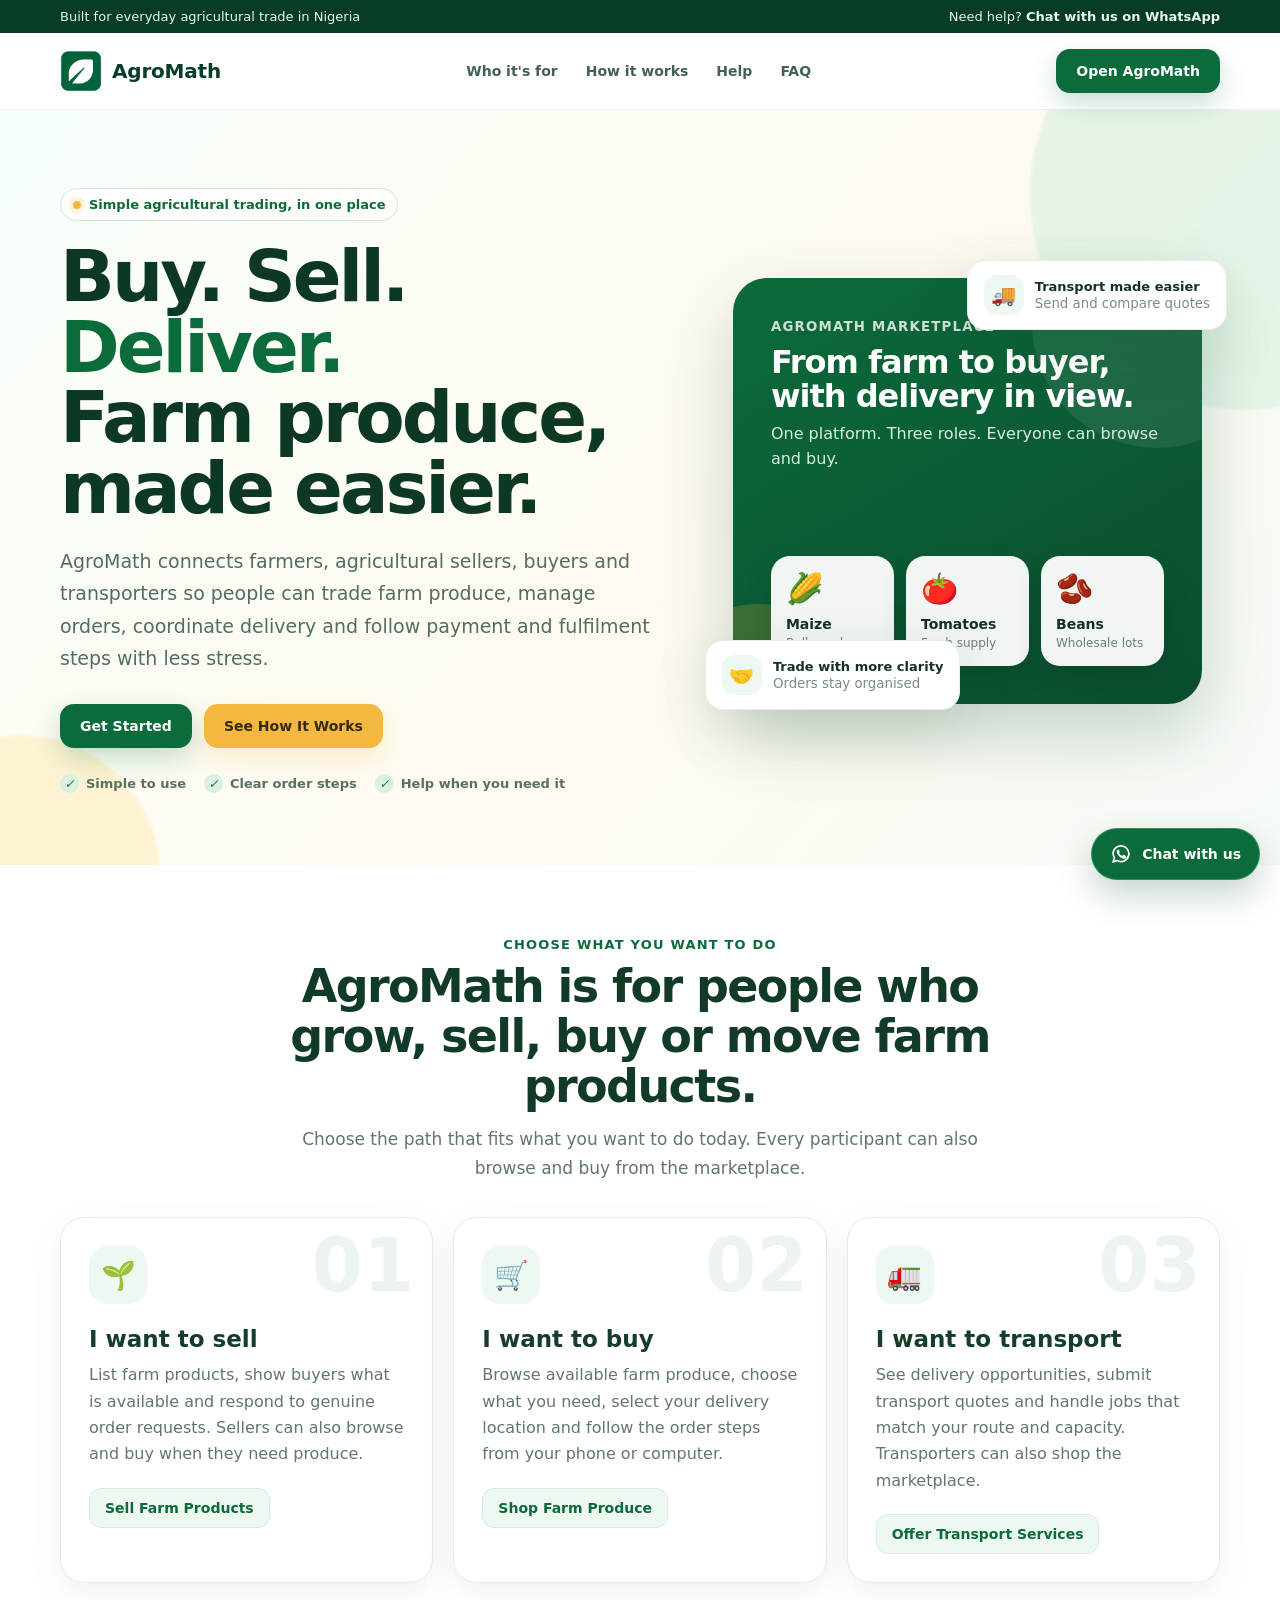
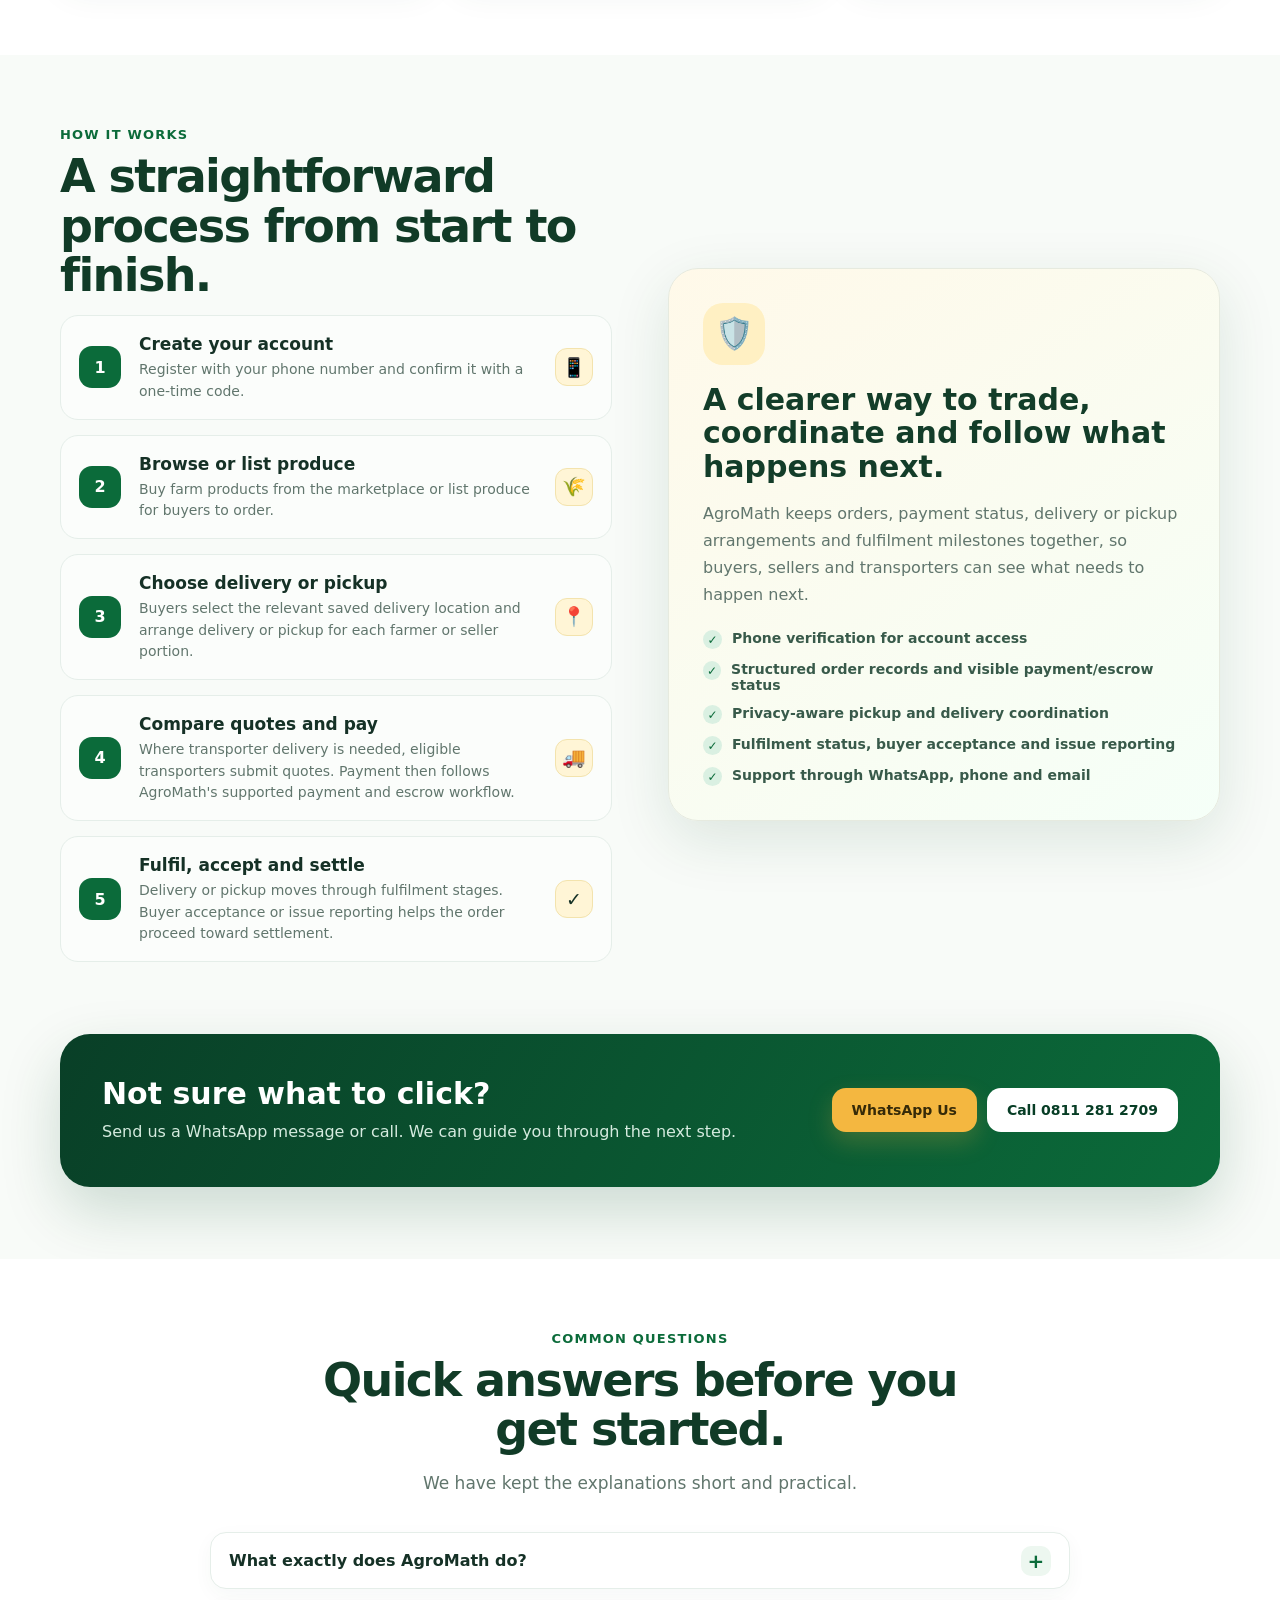
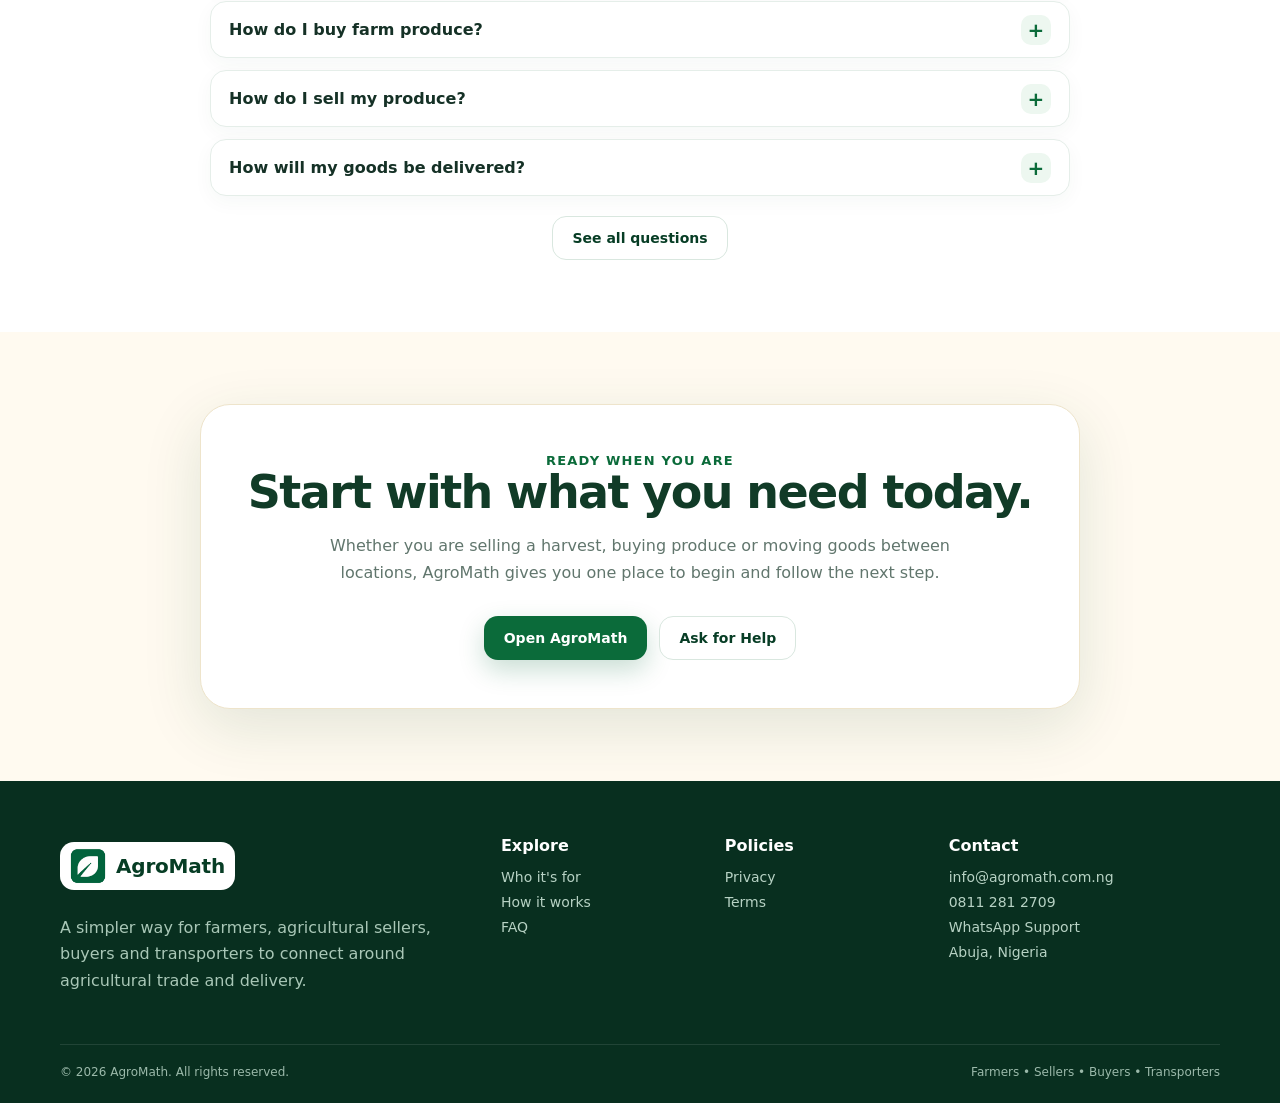
==== commit ef89b00f: "Website V2.1: Align public site with AgroMath V48.17" ====
--- a/index.html
+++ b/index.html
@@ -4,19 +4,19 @@
   <meta charset="utf-8" />
   <meta name="viewport" content="width=device-width,initial-scale=1" />
   <title>AgroMath | Buy, Sell & Deliver Farm Produce in Nigeria</title>
-  <meta name="description" content="AgroMath connects farmers, agricultural sellers, buyers and transporters in Nigeria for farm produce trading, marketplace orders and delivery coordination." />
+  <meta name="description" content="AgroMath connects farmers, agricultural sellers, buyers and transporters in Nigeria for farm produce trading, saved delivery locations, transporter quotes and escrow-aware fulfilment coordination." />
   <link rel="canonical" href="https://agromath.com.ng/" />
   <meta name="theme-color" content="#0b6b3a" />
   <meta property="og:site_name" content="AgroMath" />
   <meta property="og:type" content="website" />
   <meta property="og:title" content="AgroMath | Buy, Sell & Deliver Farm Produce in Nigeria" />
-  <meta property="og:description" content="AgroMath connects farmers, agricultural sellers, buyers and transporters in Nigeria for farm produce trading, marketplace orders and delivery coordination." />
+  <meta property="og:description" content="AgroMath connects farmers, agricultural sellers, buyers and transporters in Nigeria for farm produce trading, saved delivery locations, transporter quotes and escrow-aware fulfilment coordination." />
   <meta property="og:url" content="https://agromath.com.ng/" />
   <meta property="og:image" content="https://agromath.com.ng/assets/brand/agromath-logo-full.png" />
   <meta property="og:image:alt" content="AgroMath logo" />
   <meta name="twitter:card" content="summary_large_image" />
   <meta name="twitter:title" content="AgroMath | Buy, Sell & Deliver Farm Produce in Nigeria" />
-  <meta name="twitter:description" content="AgroMath connects farmers, agricultural sellers, buyers and transporters in Nigeria for farm produce trading, marketplace orders and delivery coordination." />
+  <meta name="twitter:description" content="AgroMath connects farmers, agricultural sellers, buyers and transporters in Nigeria for farm produce trading, saved delivery locations, transporter quotes and escrow-aware fulfilment coordination." />
   <meta name="twitter:image" content="https://agromath.com.ng/assets/brand/agromath-logo-full.png" />
   <link rel="icon" href="assets/brand/favicon.ico" sizes="any">
 <link rel="icon" type="image/png" sizes="32x32" href="assets/brand/favicon-32.png">
@@ -41,14 +41,14 @@
     "@type": "WebSite",
     "name": "AgroMath",
     "url": "https://agromath.com.ng/",
-    "description": "AgroMath connects farmers, agricultural sellers, buyers and transporters in Nigeria for farm produce trading, marketplace orders and delivery coordination."
+    "description": "AgroMath connects farmers, agricultural sellers, buyers and transporters in Nigeria for farm produce trading, saved delivery locations, transporter quotes and escrow-aware fulfilment coordination."
   }
   </script>
   <style>
     :root{--green:#0b6b3a;--green2:#11824a;--deep:#073d25;--cream:#fffaf0;--gold:#f4b740;--ink:#153126;--muted:#61766d;--line:#e5eee9;--white:#fff;--shadow:0 18px 60px rgba(20,70,45,.12);--radius:24px}
     *{box-sizing:border-box}html{scroll-behavior:smooth}[id]{scroll-margin-top:94px}body{margin:0;font-family:Inter,ui-sans-serif,system-ui,-apple-system,"Segoe UI",Roboto,Arial,sans-serif;background:#f8fbf8;color:var(--ink)}a{color:inherit;text-decoration:none}button{font:inherit}.container{width:min(1160px,calc(100% - 32px));margin:auto}
     .topbar{background:var(--deep);color:#eaf6ef;font-size:13px}.topbar .container{display:flex;justify-content:space-between;align-items:center;gap:16px;padding:9px 0}.topbar a{font-weight:700}
-    header{position:sticky;top:0;z-index:50;background:rgba(255,255,255,.94);backdrop-filter:blur(14px);border-bottom:1px solid rgba(8,70,40,.08)}.nav{height:76px;display:flex;align-items:center;justify-content:space-between;gap:22px}.brand{display:flex;align-items:center}.brand-logo{display:block;height:42px;width:auto;max-width:220px}.footer-brand .brand{display:inline-flex;background:#fff;padding:6px 10px;border-radius:14px}.footer-brand .brand-logo{height:36px;max-width:190px}nav{display:flex;align-items:center;gap:28px;font-size:14px;font-weight:700;color:#456057}nav a:hover{color:var(--green)}.nav-actions{display:flex;align-items:center;gap:10px}.btn{display:inline-flex;align-items:center;justify-content:center;gap:9px;padding:13px 19px;border-radius:14px;border:1px solid transparent;font-weight:800;font-size:14px;transition:.2s ease;cursor:pointer}.btn:hover{transform:translateY(-1px)}.btn-primary{background:var(--green);color:white;box-shadow:0 10px 26px rgba(11,107,58,.22)}.btn-primary:hover{background:var(--green2)}.btn-soft{background:white;border-color:#d9e7df;color:var(--deep)}.btn-gold{background:var(--gold);color:#362a08;box-shadow:0 10px 24px rgba(244,183,64,.22)}.mobile-menu{display:none}
+    header{position:sticky;top:0;z-index:50;background:rgba(255,255,255,.94);backdrop-filter:blur(14px);border-bottom:1px solid rgba(8,70,40,.08)}.nav{height:76px;display:flex;align-items:center;justify-content:space-between;gap:22px}.brand{display:inline-flex;align-items:center;gap:10px;color:var(--deep);font-weight:900;font-size:20px;letter-spacing:-.2px}.brand-mark{display:block;width:42px;height:42px;border-radius:10px;flex:0 0 auto}.brand-name{line-height:1}.footer-brand .brand{background:#fff;padding:6px 10px;border-radius:14px}.footer-brand .brand-mark{width:36px;height:36px;border-radius:9px}nav{display:flex;align-items:center;gap:28px;font-size:14px;font-weight:700;color:#456057}nav a:hover{color:var(--green)}.nav-actions{display:flex;align-items:center;gap:10px}.btn{display:inline-flex;align-items:center;justify-content:center;gap:9px;padding:13px 19px;border-radius:14px;border:1px solid transparent;font-weight:800;font-size:14px;transition:.2s ease;cursor:pointer}.btn:hover{transform:translateY(-1px)}.btn-primary{background:var(--green);color:white;box-shadow:0 10px 26px rgba(11,107,58,.22)}.btn-primary:hover{background:var(--green2)}.btn-soft{background:white;border-color:#d9e7df;color:var(--deep)}.btn-gold{background:var(--gold);color:#362a08;box-shadow:0 10px 24px rgba(244,183,64,.22)}.mobile-menu{display:none}
     .hero{position:relative;overflow:hidden;background:linear-gradient(130deg,#f6fff9 0%,#fffaf0 56%,#f5fbf7 100%);padding:78px 0 72px}.hero:before,.hero:after{content:"";position:absolute;border-radius:50%;filter:blur(1px);opacity:.65}.hero:before{width:430px;height:430px;background:#daf2e3;right:-180px;top:-130px}.hero:after{width:280px;height:280px;background:#ffefc1;left:-120px;bottom:-150px}.hero-grid{position:relative;z-index:1;display:grid;grid-template-columns:1.08fr .92fr;gap:62px;align-items:center}.eyebrow{display:inline-flex;align-items:center;gap:8px;padding:8px 12px;border:1px solid #cfe6d7;border-radius:999px;background:rgba(255,255,255,.72);font-size:13px;font-weight:800;color:var(--green)}.dot{width:8px;height:8px;border-radius:50%;background:var(--gold);box-shadow:0 0 0 4px rgba(244,183,64,.16)}h1{font-size:clamp(44px,6vw,72px);line-height:.98;letter-spacing:-3px;margin:20px 0 22px;color:#0d3824}h1 span{color:var(--green)}.lead{font-size:19px;line-height:1.7;color:#526d62;max-width:660px;margin:0}.hero-actions{display:flex;flex-wrap:wrap;gap:12px;margin-top:30px}.hero-trust{display:flex;flex-wrap:wrap;gap:18px;margin-top:26px;font-size:13px;font-weight:700;color:#587065}.hero-trust span{display:flex;align-items:center;gap:7px}.tick{width:19px;height:19px;border-radius:50%;background:#daf0e2;color:var(--green);display:grid;place-items:center;font-size:12px}
     .visual{position:relative;min-height:470px}.visual-panel{position:absolute;inset:22px 18px;background:linear-gradient(150deg,#0b6b3a,#0b4d2f);border-radius:34px;box-shadow:0 30px 70px rgba(11,79,48,.22);overflow:hidden}.visual-panel:before{content:"";position:absolute;width:250px;height:250px;border-radius:50%;background:rgba(255,255,255,.08);right:-80px;top:-80px}.visual-panel:after{content:"";position:absolute;width:190px;height:190px;border-radius:50%;background:rgba(244,183,64,.2);left:-70px;bottom:-90px}.market-copy{position:absolute;left:38px;right:38px;top:38px;color:white;z-index:2}.market-copy small{font-weight:800;opacity:.8;text-transform:uppercase;letter-spacing:1.2px}.market-copy h3{font-size:32px;line-height:1.08;margin:10px 0 8px;letter-spacing:-1px}.market-copy p{margin:0;color:#d8efe2;line-height:1.55}.produce{position:absolute;left:38px;right:38px;bottom:38px;display:grid;grid-template-columns:repeat(3,1fr);gap:12px;z-index:2}.produce-card{background:rgba(255,255,255,.94);border-radius:19px;padding:15px;box-shadow:0 12px 28px rgba(0,0,0,.12)}.produce-icon{font-size:30px;margin-bottom:10px}.produce-card strong{display:block;font-size:14px;color:#153126}.produce-card span{font-size:12px;color:#6d7f76}.float-card{position:absolute;z-index:5;background:white;border:1px solid #e4eee8;border-radius:18px;box-shadow:var(--shadow);padding:14px 16px;display:flex;align-items:center;gap:11px}.float-card.one{right:-7px;top:4px}.float-card.two{left:-10px;bottom:16px}.float-icon{width:40px;height:40px;border-radius:13px;display:grid;place-items:center;background:#edf8f1;font-size:20px}.float-card b{display:block;font-size:13px}.float-card small{display:block;color:#7a8c84;margin-top:2px}
     .section{padding:72px 0}.section.alt{background:white}.section-head{text-align:center;max-width:720px;margin:0 auto 34px}.kicker{font-size:13px;font-weight:900;color:var(--green);letter-spacing:1.2px;text-transform:uppercase}h2{font-size:clamp(32px,4vw,46px);letter-spacing:-1.6px;line-height:1.08;margin:10px 0 14px;color:#113b27}.section-head p{color:var(--muted);line-height:1.7;margin:0;font-size:17px}
@@ -59,22 +59,22 @@
     .final-cta{padding:72px 0;background:var(--cream)}.final-card{text-align:center;max-width:880px;margin:auto;background:white;border:1px solid #eee4cb;border-radius:30px;padding:48px 28px;box-shadow:var(--shadow)}.final-card h2{margin-top:0}.final-card p{max-width:630px;margin:0 auto;color:var(--muted);line-height:1.7}.final-card .hero-actions{justify-content:center}
     footer{background:#082f1f;color:#d9ebe2;padding:52px 0 24px}.footer-grid{display:grid;grid-template-columns:1.5fr .7fr .7fr 1fr;gap:34px}.footer-brand p{color:#a9c7b7;line-height:1.65;max-width:380px}footer h4{margin:3px 0 14px;color:white}footer a{display:block;color:#b7d2c4;margin:9px 0;font-size:14px}footer a:hover{color:white}.copyright{border-top:1px solid rgba(255,255,255,.1);margin-top:34px;padding-top:20px;display:flex;justify-content:space-between;gap:15px;font-size:12px;color:#9bb9aa}
     @media(max-width:900px){nav{display:none}.mobile-menu{display:inline-flex}.hero{padding-top:54px}.hero-grid,.how-grid{grid-template-columns:1fr}.visual{min-height:430px}.role-grid{grid-template-columns:1fr}.support-box{align-items:flex-start;flex-direction:column}.footer-grid{grid-template-columns:1fr 1fr}.hero-grid{gap:34px}h1{letter-spacing:-2px}.float-card.one{right:2px}.float-card.two{left:2px}}
-    @media(max-width:560px){.brand-logo{height:28px;max-width:140px}.footer-brand .brand-logo{height:32px;max-width:155px}.nav{gap:12px}.nav-actions{gap:0}.nav-actions .btn-primary{display:none}.topbar .container{justify-content:center;text-align:center}.topbar .container span:last-child{display:none}.nav{height:68px}.nav-actions .btn-soft{display:none}.container{width:min(100% - 22px,1160px)}.hero{padding:42px 0 48px}.lead{font-size:17px}.hero-actions .btn{width:100%}.visual{min-height:370px}.visual-panel{inset:12px 0}.market-copy{left:24px;right:24px;top:28px}.market-copy h3{font-size:26px}.produce{left:22px;right:22px;bottom:26px;gap:8px}.produce-card{padding:11px}.produce-icon{font-size:24px}.float-card{display:none}.section{padding:66px 0}.support{padding-bottom:66px}.support-box{padding:30px 22px}.support-actions{width:100%}.support-actions .btn{width:100%}.footer-grid{grid-template-columns:1fr}.copyright{flex-direction:column}.final-cta{padding:66px 0}}
+    @media(max-width:560px){.brand{font-size:18px}.brand-mark{width:34px;height:34px;border-radius:9px}.nav{gap:12px}.nav-actions{gap:0}.nav-actions .btn-primary{display:none}.topbar .container{justify-content:center;text-align:center}.topbar .container span:last-child{display:none}.nav{height:68px}.nav-actions .btn-soft{display:none}.container{width:min(100% - 22px,1160px)}.hero{padding:42px 0 48px}.lead{font-size:17px}.hero-actions .btn{width:100%}.visual{min-height:370px}.visual-panel{inset:12px 0}.market-copy{left:24px;right:24px;top:28px}.market-copy h3{font-size:26px}.produce{left:22px;right:22px;bottom:26px;gap:8px}.produce-card{padding:11px}.produce-icon{font-size:24px}.float-card{display:none}.section{padding:66px 0}.support{padding-bottom:66px}.support-box{padding:30px 22px}.support-actions{width:100%}.support-actions .btn{width:100%}.footer-grid{grid-template-columns:1fr}.copyright{flex-direction:column}.final-cta{padding:66px 0}}
   .whatsapp-support{position:fixed;right:20px;bottom:calc(20px + env(safe-area-inset-bottom));z-index:80;display:inline-flex;align-items:center;justify-content:center;gap:10px;min-height:52px;padding:0 18px;border-radius:999px;background:var(--green);color:#fff;font-weight:900;font-size:14px;box-shadow:0 14px 34px rgba(8,70,40,.24);border:1px solid rgba(255,255,255,.18)}.whatsapp-support svg{width:22px;height:22px;flex:0 0 auto}.whatsapp-support:hover{background:var(--green2);transform:translateY(-1px)}.whatsapp-support:focus-visible{outline:3px solid var(--gold);outline-offset:4px}@media(max-width:560px){.whatsapp-support{right:14px;bottom:calc(14px + env(safe-area-inset-bottom));width:56px;height:56px;min-height:56px;padding:0}.whatsapp-support span{display:none}}
   </style>
 </head>
 <body>
   <div class="topbar"><div class="container"><span>Built for everyday agricultural trade in Nigeria</span><span>Need help? <a href="https://wa.me/2348112812709?text=Hello%20AgroMath%2C%20I%20need%20some%20help" target="_blank" rel="noopener noreferrer">Chat with us on WhatsApp</a></span></div></div>
-  <header><div class="container nav"><a class="brand" href="index.html" aria-label="AgroMath home"><img src="assets/brand/agromath-logo.png" alt="AgroMath" class="brand-logo"></a><nav aria-label="Main navigation"><a href="#who">Who it's for</a><a href="#how">How it works</a><a href="#faq">Help</a><a href="faq.html">FAQ</a></nav><div class="nav-actions"><a class="btn btn-primary" href="https://agromath-pilot.onrender.com" target="_blank" rel="noopener noreferrer">Open AgroMath</a><a class="btn btn-soft mobile-menu" href="#who" aria-label="Go to options">Menu</a></div></div></header>
+  <header><div class="container nav"><a class="brand" href="index.html" aria-label="AgroMath home"><img src="assets/brand/agromath-mark.png" alt="" class="brand-mark" aria-hidden="true"><span class="brand-name">AgroMath</span></a><nav aria-label="Main navigation"><a href="#who">Who it's for</a><a href="#how">How it works</a><a href="#faq">Help</a><a href="faq.html">FAQ</a></nav><div class="nav-actions"><a class="btn btn-primary" href="https://agromath-pilot.onrender.com" target="_blank" rel="noopener noreferrer">Open AgroMath</a><a class="btn btn-soft mobile-menu" href="#who" aria-label="Go to options">Menu</a></div></div></header>
   <main>
-    <section class="hero"><div class="container hero-grid"><div><div class="eyebrow"><span class="dot"></span> Simple agricultural trading, in one place</div><h1>Buy. Sell. <span>Deliver.</span><br>Farm produce, made easier.</h1><p class="lead">AgroMath connects farmers, agricultural sellers, buyers and transporters so people can trade farm produce, arrange delivery and shop the marketplace with less stress.</p><div class="hero-actions"><a class="btn btn-primary" href="https://agromath-pilot.onrender.com" target="_blank" rel="noopener noreferrer">Get Started</a><a class="btn btn-gold" href="#how">See How It Works</a></div><div class="hero-trust"><span><i class="tick">✓</i> Simple to use</span><span><i class="tick">✓</i> Clear order steps</span><span><i class="tick">✓</i> Help when you need it</span></div></div><div class="visual" aria-label="AgroMath marketplace illustration"><div class="visual-panel"><div class="market-copy"><small>AgroMath Marketplace</small><h3>From farm to buyer,<br>with delivery in view.</h3><p>One platform. Three roles. A clearer way to trade.</p></div><div class="produce"><div class="produce-card"><div class="produce-icon">🌽</div><strong>Maize</strong><span>Bulk produce</span></div><div class="produce-card"><div class="produce-icon">🍅</div><strong>Tomatoes</strong><span>Fresh supply</span></div><div class="produce-card"><div class="produce-icon">🫘</div><strong>Beans</strong><span>Wholesale lots</span></div></div></div><div class="float-card one"><div class="float-icon">🚚</div><div><b>Transport made easier</b><small>Send and compare quotes</small></div></div><div class="float-card two"><div class="float-icon">🤝</div><div><b>Trade with more clarity</b><small>Orders stay organised</small></div></div></div></div></section>
-    <section class="section alt" id="who"><div class="container"><div class="section-head"><div class="kicker">Choose what you want to do</div><h2>AgroMath is for people who grow, sell, buy or move farm products.</h2><p>Choose the path that fits what you want to do today. Every participant can also browse and buy from the marketplace.</p></div><div class="role-grid"><article class="role"><span class="num">01</span><div class="role-icon">🌱</div><h3>I want to sell</h3><p>List farm products, show buyers what is available and respond to genuine order requests.</p><a class="role-cta" href="https://agromath-pilot.onrender.com" target="_blank" rel="noopener noreferrer">Sell Farm Products</a></article><article class="role"><span class="num">02</span><div class="role-icon">🛒</div><h3>I want to buy</h3><p>Browse available farm produce, choose what you need and place an order from your phone or computer.</p><a class="role-cta" href="https://agromath-pilot.onrender.com" target="_blank" rel="noopener noreferrer">Shop Farm Produce</a></article><article class="role"><span class="num">03</span><div class="role-icon">🚛</div><h3>I want to transport</h3><p>See delivery opportunities, send your transport price and handle jobs that match your route and capacity.</p><a class="role-cta" href="https://agromath-pilot.onrender.com" target="_blank" rel="noopener noreferrer">Offer Transport Services</a></article></div></div></section>
-    <section class="section" id="how"><div class="container how-grid"><div><div class="kicker">How it works</div><h2>A straightforward process from start to finish.</h2><div class="steps"><div class="step"><div class="step-no">1</div><div><h4>Create your account</h4><p>Register with your phone number and confirm it with a one-time code.</p></div><div class="step-icon" aria-hidden="true">📱</div></div><div class="step"><div class="step-no">2</div><div><h4>Choose what you want to do</h4><p>Buy farm products, list products for sale or take transport jobs.</p></div><div class="step-icon" aria-hidden="true">🎯</div></div><div class="step"><div class="step-no">3</div><div><h4>Agree the order details</h4><p>Keep quantity, price, pickup and delivery information in one place.</p></div><div class="step-icon" aria-hidden="true">🤝</div></div><div class="step"><div class="step-no">4</div><div><h4>Complete the transaction</h4><p>Follow the order through payment, pickup and delivery using the steps shown in AgroMath.</p></div><div class="step-icon" aria-hidden="true">✅</div></div></div></div><aside class="promise"><div class="promise-badge">🛡️</div><h3>Designed to feel simple, while keeping important details clear.</h3><p>AgroMath handles the technical work behind the scenes. You see only the information you need to make the next decision.</p><div class="promise-list"><div><span class="tick">✓</span> Phone verification for account access</div><div><span class="tick">✓</span> Clear order and delivery information</div><div><span class="tick">✓</span> Support through WhatsApp, phone and email</div><div><span class="tick">✓</span> Marketplace access for farmers, sellers, buyers and transporters</div></div></aside></div></section>
+    <section class="hero"><div class="container hero-grid"><div><div class="eyebrow"><span class="dot"></span> Simple agricultural trading, in one place</div><h1>Buy. Sell. <span>Deliver.</span><br>Farm produce, made easier.</h1><p class="lead">AgroMath connects farmers, agricultural sellers, buyers and transporters so people can trade farm produce, manage orders, coordinate delivery and follow payment and fulfilment steps with less stress.</p><div class="hero-actions"><a class="btn btn-primary" href="https://agromath-pilot.onrender.com" target="_blank" rel="noopener noreferrer">Get Started</a><a class="btn btn-gold" href="#how">See How It Works</a></div><div class="hero-trust"><span><i class="tick">✓</i> Simple to use</span><span><i class="tick">✓</i> Clear order steps</span><span><i class="tick">✓</i> Help when you need it</span></div></div><div class="visual" aria-label="AgroMath marketplace illustration"><div class="visual-panel"><div class="market-copy"><small>AgroMath Marketplace</small><h3>From farm to buyer,<br>with delivery in view.</h3><p>One platform. Three roles. Everyone can browse and buy.</p></div><div class="produce"><div class="produce-card"><div class="produce-icon">🌽</div><strong>Maize</strong><span>Bulk produce</span></div><div class="produce-card"><div class="produce-icon">🍅</div><strong>Tomatoes</strong><span>Fresh supply</span></div><div class="produce-card"><div class="produce-icon">🫘</div><strong>Beans</strong><span>Wholesale lots</span></div></div></div><div class="float-card one"><div class="float-icon">🚚</div><div><b>Transport made easier</b><small>Send and compare quotes</small></div></div><div class="float-card two"><div class="float-icon">🤝</div><div><b>Trade with more clarity</b><small>Orders stay organised</small></div></div></div></div></section>
+    <section class="section alt" id="who"><div class="container"><div class="section-head"><div class="kicker">Choose what you want to do</div><h2>AgroMath is for people who grow, sell, buy or move farm products.</h2><p>Choose the path that fits what you want to do today. Every participant can also browse and buy from the marketplace.</p></div><div class="role-grid"><article class="role"><span class="num">01</span><div class="role-icon">🌱</div><h3>I want to sell</h3><p>List farm products, show buyers what is available and respond to genuine order requests. Sellers can also browse and buy when they need produce.</p><a class="role-cta" href="https://agromath-pilot.onrender.com" target="_blank" rel="noopener noreferrer">Sell Farm Products</a></article><article class="role"><span class="num">02</span><div class="role-icon">🛒</div><h3>I want to buy</h3><p>Browse available farm produce, choose what you need, select your delivery location and follow the order steps from your phone or computer.</p><a class="role-cta" href="https://agromath-pilot.onrender.com" target="_blank" rel="noopener noreferrer">Shop Farm Produce</a></article><article class="role"><span class="num">03</span><div class="role-icon">🚛</div><h3>I want to transport</h3><p>See delivery opportunities, submit transport quotes and handle jobs that match your route and capacity. Transporters can also shop the marketplace.</p><a class="role-cta" href="https://agromath-pilot.onrender.com" target="_blank" rel="noopener noreferrer">Offer Transport Services</a></article></div></div></section>
+    <section class="section" id="how"><div class="container how-grid"><div><div class="kicker">How it works</div><h2>A straightforward process from start to finish.</h2><div class="steps"><div class="step"><div class="step-no">1</div><div><h4>Create your account</h4><p>Register with your phone number and confirm it with a one-time code.</p></div><div class="step-icon" aria-hidden="true">📱</div></div><div class="step"><div class="step-no">2</div><div><h4>Browse or list produce</h4><p>Buy farm products from the marketplace or list produce for buyers to order.</p></div><div class="step-icon" aria-hidden="true">🌾</div></div><div class="step"><div class="step-no">3</div><div><h4>Choose delivery or pickup</h4><p>Buyers select the relevant saved delivery location and arrange delivery or pickup for each farmer or seller portion.</p></div><div class="step-icon" aria-hidden="true">📍</div></div><div class="step"><div class="step-no">4</div><div><h4>Compare quotes and pay</h4><p>Where transporter delivery is needed, eligible transporters submit quotes. Payment then follows AgroMath's supported payment and escrow workflow.</p></div><div class="step-icon" aria-hidden="true">🚚</div></div><div class="step"><div class="step-no">5</div><div><h4>Fulfil, accept and settle</h4><p>Delivery or pickup moves through fulfilment stages. Buyer acceptance or issue reporting helps the order proceed toward settlement.</p></div><div class="step-icon" aria-hidden="true">✓</div></div></div></div><aside class="promise"><div class="promise-badge">🛡️</div><h3>A clearer way to trade, coordinate and follow what happens next.</h3><p>AgroMath keeps orders, payment status, delivery or pickup arrangements and fulfilment milestones together, so buyers, sellers and transporters can see what needs to happen next.</p><div class="promise-list"><div><span class="tick">✓</span> Phone verification for account access</div><div><span class="tick">✓</span> Structured order records and visible payment/escrow status</div><div><span class="tick">✓</span> Privacy-aware pickup and delivery coordination</div><div><span class="tick">✓</span> Fulfilment status, buyer acceptance and issue reporting</div><div><span class="tick">✓</span> Support through WhatsApp, phone and email</div></div></aside></div></section>
     <section class="support"><div class="container"><div class="support-box"><div><h3>Not sure what to click?</h3><p>Send us a WhatsApp message or call. We can guide you through the next step.</p></div><div class="support-actions"><a class="btn btn-gold" href="https://wa.me/2348112812709?text=Hello%20AgroMath%2C%20I%20need%20some%20help" target="_blank" rel="noopener noreferrer">WhatsApp Us</a><a class="btn btn-soft" href="tel:08112812709">Call 0811 281 2709</a></div></div></div></section>
     <section class="section alt" id="faq"><div class="container"><div class="section-head"><div class="kicker">Common questions</div><h2>Quick answers before you get started.</h2><p>We have kept the explanations short and practical.</p></div><div class="faq-grid"><details><summary>What exactly does AgroMath do?</summary><p>AgroMath brings farmers, agricultural sellers, buyers and transporters into one marketplace so they can trade agricultural products, organise orders and coordinate delivery.</p></details><details><summary>How do I buy farm produce?</summary><p>Open AgroMath, browse available produce, choose what you need and follow the order steps shown in the app.</p></details><details><summary>How do I sell my produce?</summary><p>Use the selling option in AgroMath, add the farm products you have for sale and respond when buyers place order requests.</p></details><details><summary>How will my goods be delivered?</summary><p>Where transport is required, delivery can be coordinated with transporters through the platform. Pickup, destination and transport cost should be agreed before movement.</p></details><a class="btn btn-soft" href="faq.html" style="justify-self:center;margin-top:8px">See all questions</a></div></div></section>
-    <section class="final-cta"><div class="container"><div class="final-card"><div class="kicker">Ready when you are</div><h2>Start with what you need today.</h2><p>Whether you are selling a harvest, looking for bulk produce or moving goods between locations, AgroMath gives you one place to begin.</p><div class="hero-actions"><a class="btn btn-primary" href="https://agromath-pilot.onrender.com" target="_blank" rel="noopener noreferrer">Open AgroMath</a><a class="btn btn-soft" href="https://wa.me/2348112812709?text=Hello%20AgroMath%2C%20I%20need%20some%20help" target="_blank" rel="noopener noreferrer">Ask for Help</a></div></div></div></section>
+    <section class="final-cta"><div class="container"><div class="final-card"><div class="kicker">Ready when you are</div><h2>Start with what you need today.</h2><p>Whether you are selling a harvest, buying produce or moving goods between locations, AgroMath gives you one place to begin and follow the next step.</p><div class="hero-actions"><a class="btn btn-primary" href="https://agromath-pilot.onrender.com" target="_blank" rel="noopener noreferrer">Open AgroMath</a><a class="btn btn-soft" href="https://wa.me/2348112812709?text=Hello%20AgroMath%2C%20I%20need%20some%20help" target="_blank" rel="noopener noreferrer">Ask for Help</a></div></div></div></section>
   </main>
-  <footer><div class="container"><div class="footer-grid"><div class="footer-brand"><a class="brand" href="index.html" aria-label="AgroMath home"><img src="assets/brand/agromath-logo.png" alt="AgroMath" class="brand-logo"></a><p>A simpler way for farmers, agricultural sellers, buyers and transporters to connect around agricultural trade and delivery.</p></div><div><h4>Explore</h4><a href="#who">Who it's for</a><a href="#how">How it works</a><a href="faq.html">FAQ</a></div><div><h4>Policies</h4><a href="privacy.html">Privacy</a><a href="terms.html">Terms</a></div><div><h4>Contact</h4><a href="mailto:info@agromath.com.ng">info@agromath.com.ng</a><a href="tel:08112812709">0811 281 2709</a><a href="https://wa.me/2348112812709?text=Hello%20AgroMath%2C%20I%20need%20some%20help" target="_blank" rel="noopener noreferrer">WhatsApp Support</a><a href="#">Abuja, Nigeria</a></div></div><div class="copyright"><span>© <span id="y"></span> AgroMath. All rights reserved.</span><span>Farmers • Sellers • Buyers • Transporters</span></div></div></footer>
+  <footer><div class="container"><div class="footer-grid"><div class="footer-brand"><a class="brand" href="index.html" aria-label="AgroMath home"><img src="assets/brand/agromath-mark.png" alt="" class="brand-mark" aria-hidden="true"><span class="brand-name">AgroMath</span></a><p>A simpler way for farmers, agricultural sellers, buyers and transporters to connect around agricultural trade and delivery.</p></div><div><h4>Explore</h4><a href="#who">Who it's for</a><a href="#how">How it works</a><a href="faq.html">FAQ</a></div><div><h4>Policies</h4><a href="privacy.html">Privacy</a><a href="terms.html">Terms</a></div><div><h4>Contact</h4><a href="mailto:info@agromath.com.ng">info@agromath.com.ng</a><a href="tel:08112812709">0811 281 2709</a><a href="https://wa.me/2348112812709?text=Hello%20AgroMath%2C%20I%20need%20some%20help" target="_blank" rel="noopener noreferrer">WhatsApp Support</a><a href="#">Abuja, Nigeria</a></div></div><div class="copyright"><span>© <span id="y"></span> AgroMath. All rights reserved.</span><span>Farmers • Sellers • Buyers • Transporters</span></div></div></footer>
   <script>document.getElementById('y').textContent=new Date().getFullYear();</script>
 <a class="whatsapp-support" href="https://wa.me/2348112812709?text=Hello%20AgroMath%2C%20I%20need%20some%20help" target="_blank" rel="noopener noreferrer" aria-label="Chat with AgroMath support on WhatsApp"><svg aria-hidden="true" viewBox="0 0 32 32" focusable="false"><path fill="currentColor" d="M16 3C9 3 3.3 8.5 3.3 15.3c0 2.2.6 4.4 1.8 6.3L3 29l7.6-2c1.7.9 3.5 1.3 5.4 1.3 7 0 12.7-5.5 12.7-12.3S23 3 16 3Zm0 22.9c-1.7 0-3.3-.4-4.8-1.2l-.3-.2-4.4 1.1 1.2-4.2-.2-.3c-1.1-1.7-1.7-3.6-1.7-5.7C5.8 9.8 10.4 5.4 16 5.4s10.2 4.4 10.2 9.9S21.6 25.9 16 25.9Zm5.8-7.8c-.3-.2-1.8-.9-2.1-1-.3-.1-.5-.2-.7.2-.2.3-.8 1-.9 1.2-.2.2-.3.2-.6.1-.3-.2-1.3-.5-2.5-1.5-.9-.8-1.5-1.8-1.7-2.1-.2-.3 0-.5.1-.6l.5-.6c.2-.2.2-.3.3-.5.1-.2 0-.4 0-.6 0-.2-.7-1.7-1-2.3-.3-.6-.5-.5-.7-.5h-.6c-.2 0-.6.1-.9.4-.3.3-1.2 1.2-1.2 2.9s1.3 3.4 1.5 3.6c.2.2 2.5 3.8 6 5.3.8.4 1.5.6 2 .7.8.3 1.6.2 2.2.1.7-.1 1.8-.7 2.1-1.4.3-.7.3-1.3.2-1.4-.1-.2-.3-.3-.6-.4Z"/></svg><span>Chat with us</span></a>
 </body>
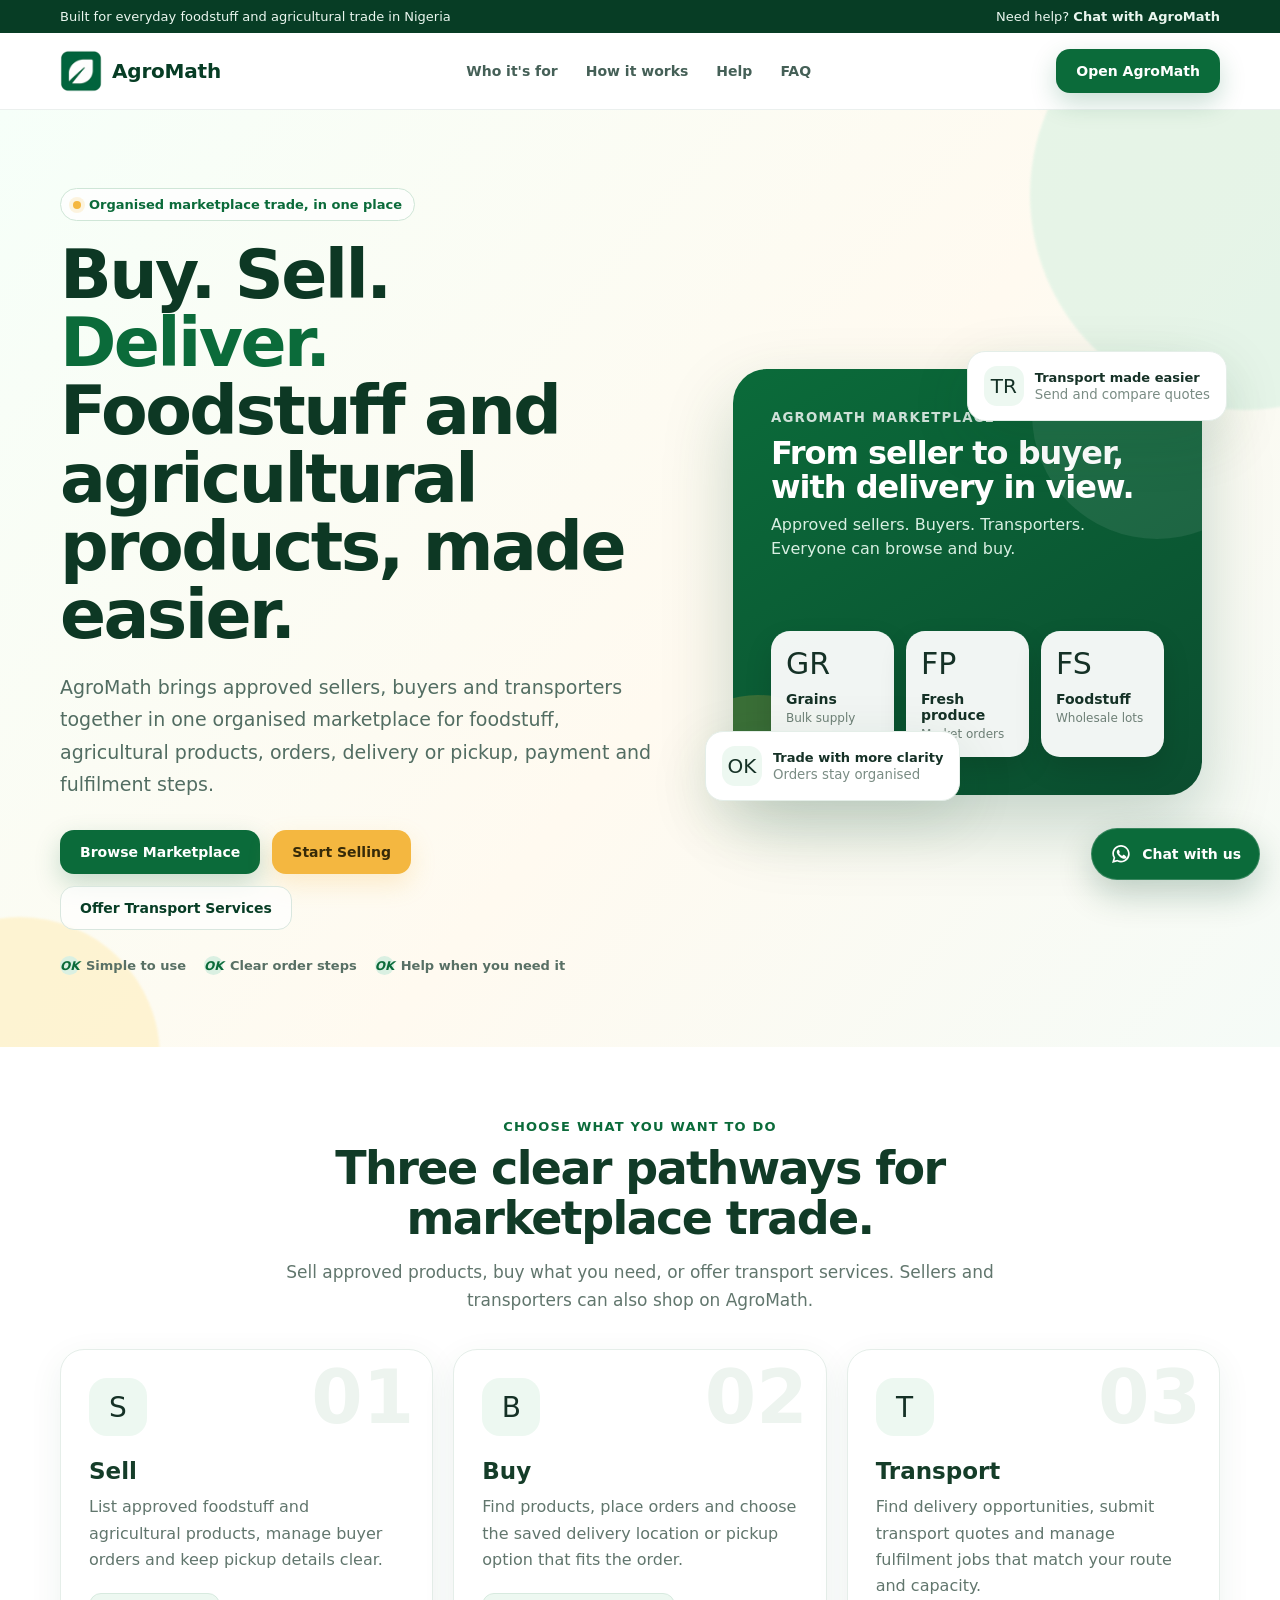
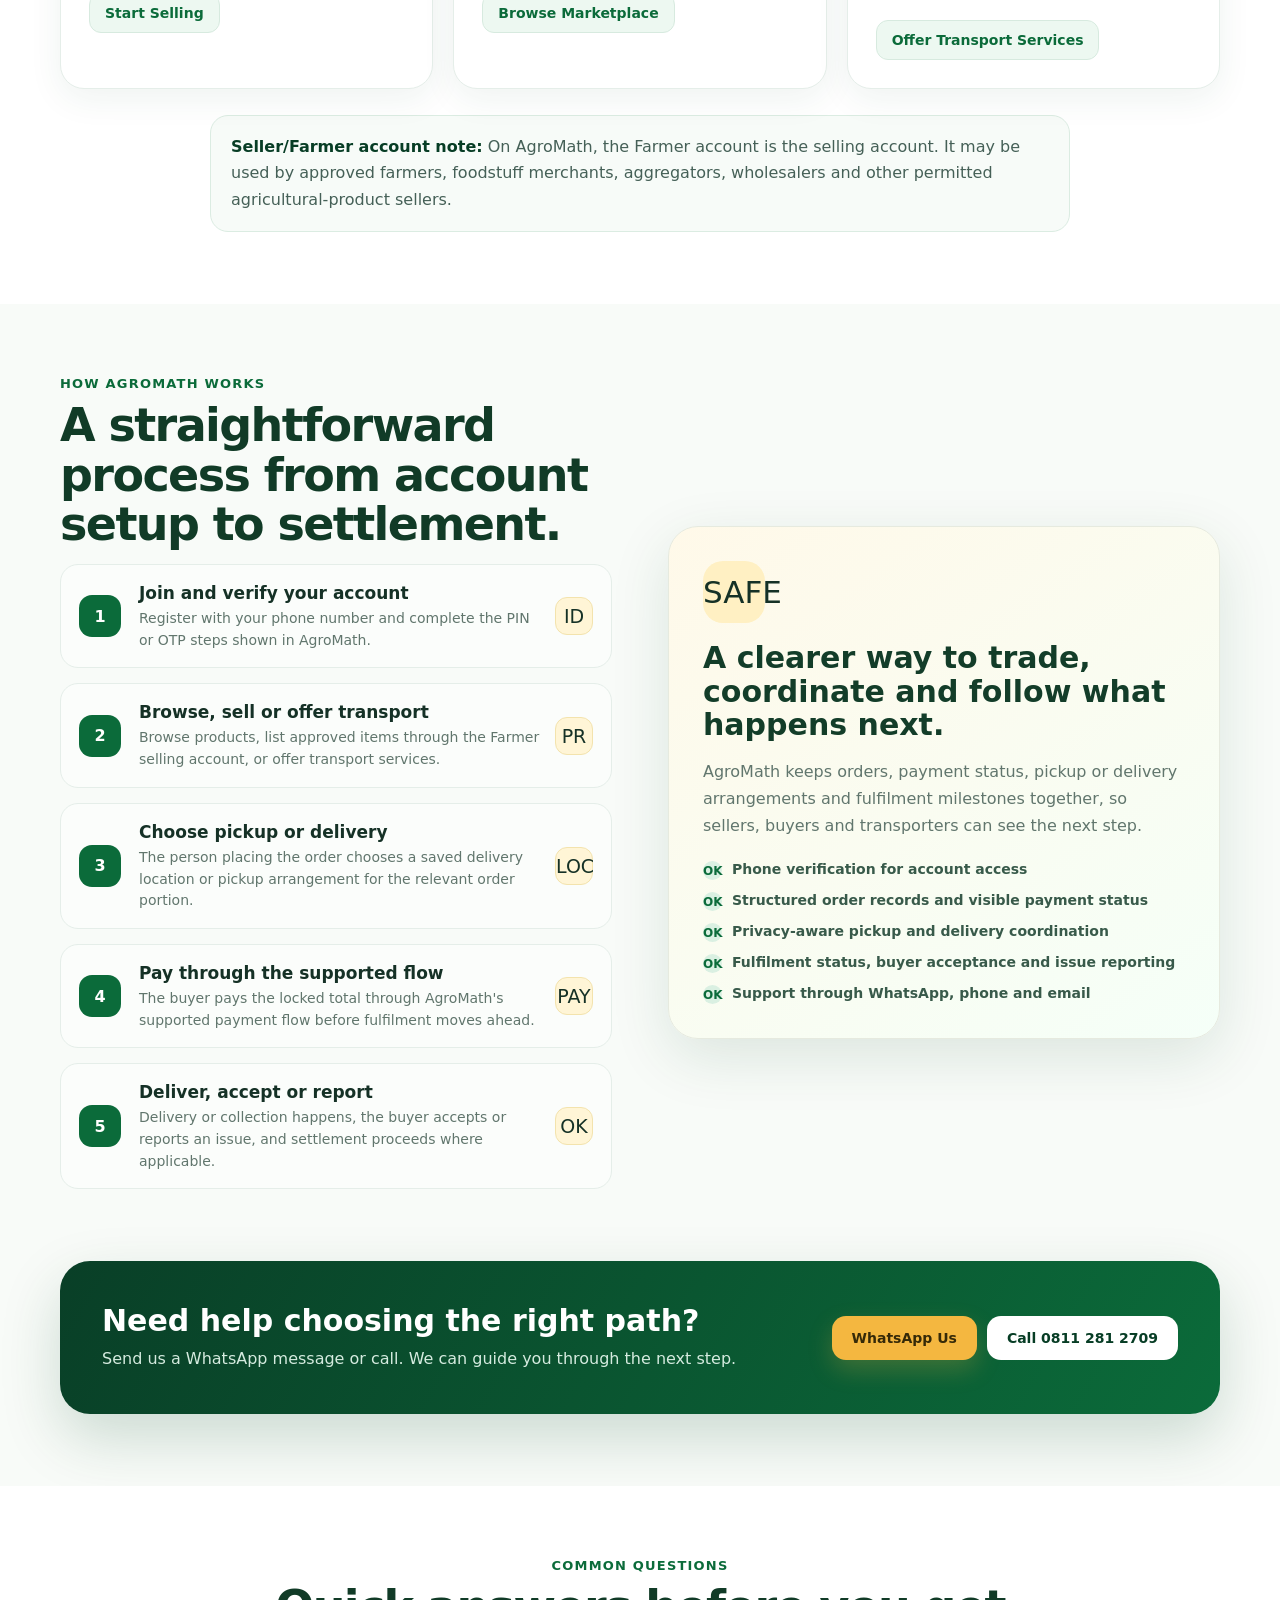
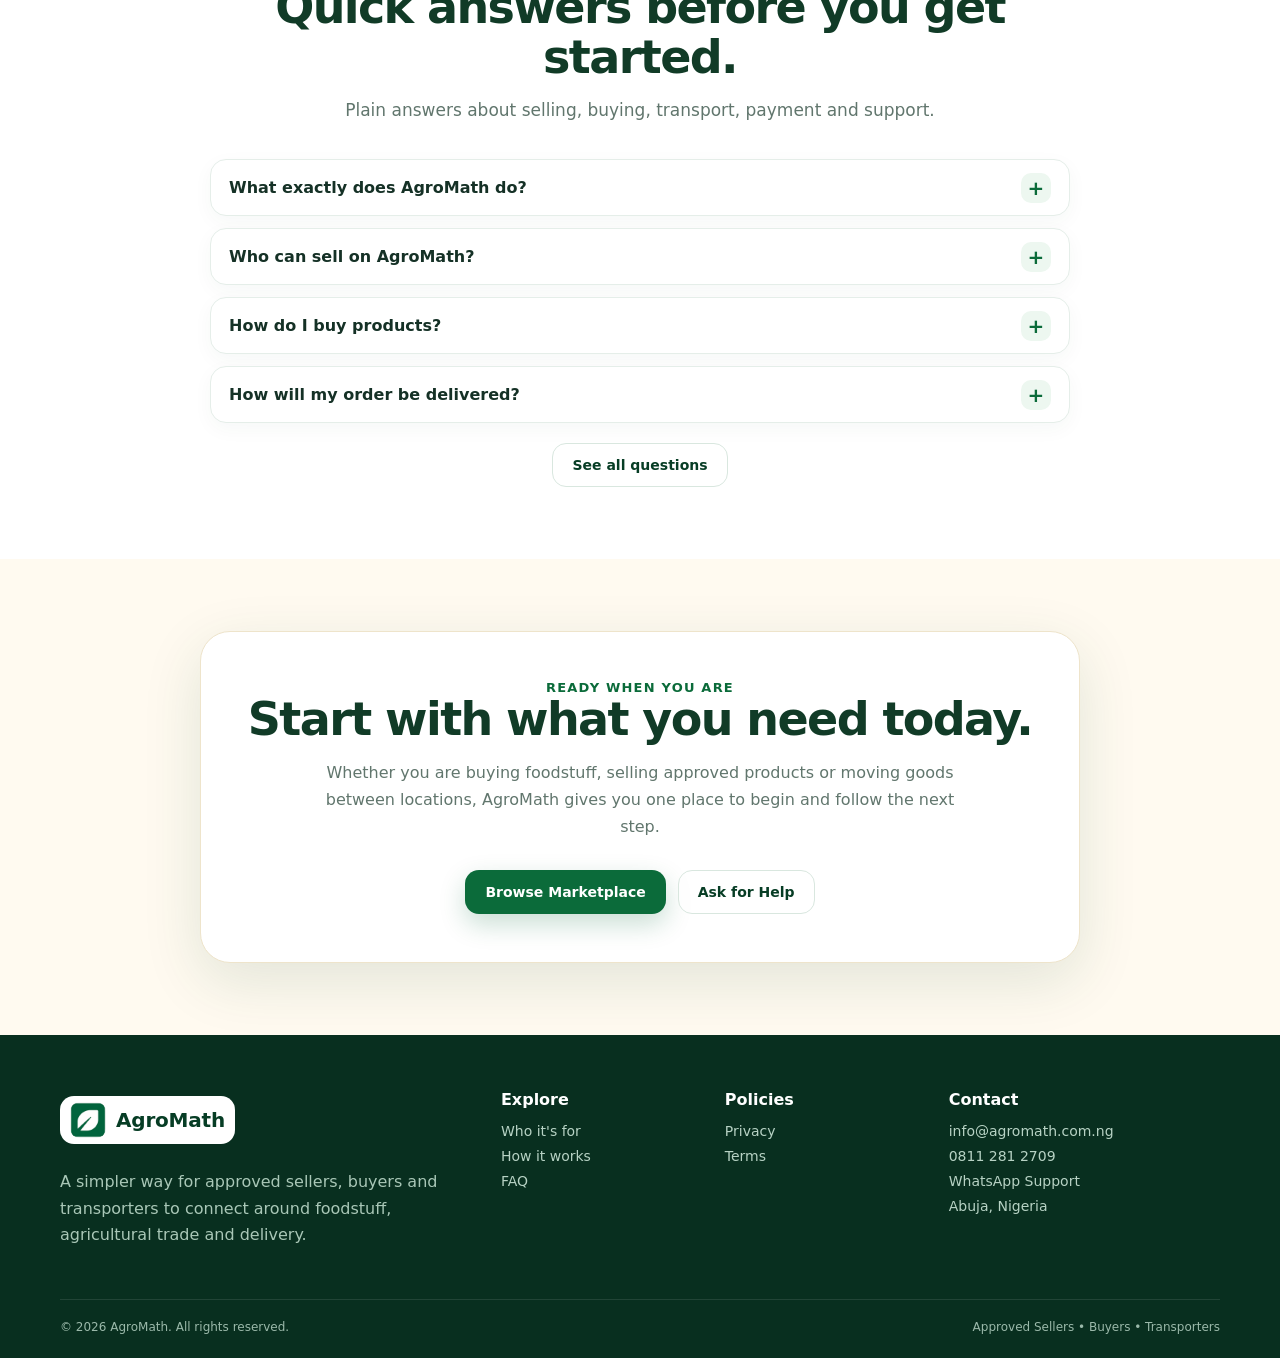
==== commit 19c81a02: "Polish AgroMath public website for pilot" ====
--- a/index.html
+++ b/index.html
@@ -3,20 +3,20 @@
 <head>
   <meta charset="utf-8" />
   <meta name="viewport" content="width=device-width,initial-scale=1" />
-  <title>AgroMath | Buy, Sell & Deliver Farm Produce in Nigeria</title>
-  <meta name="description" content="AgroMath connects farmers, agricultural sellers, buyers and transporters in Nigeria for farm produce trading, saved delivery locations, transporter quotes and escrow-aware fulfilment coordination." />
+  <title>AgroMath | Foodstuff &amp; Agricultural Marketplace in Nigeria</title>
+  <meta name="description" content="Buy and sell foodstuff and agricultural products, arrange delivery or pickup, and manage marketplace orders with AgroMath in Nigeria." />
   <link rel="canonical" href="https://agromath.com.ng/" />
   <meta name="theme-color" content="#0b6b3a" />
   <meta property="og:site_name" content="AgroMath" />
   <meta property="og:type" content="website" />
-  <meta property="og:title" content="AgroMath | Buy, Sell & Deliver Farm Produce in Nigeria" />
-  <meta property="og:description" content="AgroMath connects farmers, agricultural sellers, buyers and transporters in Nigeria for farm produce trading, saved delivery locations, transporter quotes and escrow-aware fulfilment coordination." />
+  <meta property="og:title" content="AgroMath | Foodstuff &amp; Agricultural Marketplace in Nigeria" />
+  <meta property="og:description" content="Buy and sell foodstuff and agricultural products, arrange delivery or pickup, and manage marketplace orders with AgroMath in Nigeria." />
   <meta property="og:url" content="https://agromath.com.ng/" />
   <meta property="og:image" content="https://agromath.com.ng/assets/brand/agromath-logo-full.png" />
   <meta property="og:image:alt" content="AgroMath logo" />
   <meta name="twitter:card" content="summary_large_image" />
-  <meta name="twitter:title" content="AgroMath | Buy, Sell & Deliver Farm Produce in Nigeria" />
-  <meta name="twitter:description" content="AgroMath connects farmers, agricultural sellers, buyers and transporters in Nigeria for farm produce trading, saved delivery locations, transporter quotes and escrow-aware fulfilment coordination." />
+  <meta name="twitter:title" content="AgroMath | Foodstuff &amp; Agricultural Marketplace in Nigeria" />
+  <meta name="twitter:description" content="Buy and sell foodstuff and agricultural products, arrange delivery or pickup, and manage marketplace orders with AgroMath in Nigeria." />
   <meta name="twitter:image" content="https://agromath.com.ng/assets/brand/agromath-logo-full.png" />
   <link rel="icon" href="assets/brand/favicon.ico" sizes="any">
 <link rel="icon" type="image/png" sizes="32x32" href="assets/brand/favicon-32.png">
@@ -41,7 +41,7 @@
     "@type": "WebSite",
     "name": "AgroMath",
     "url": "https://agromath.com.ng/",
-    "description": "AgroMath connects farmers, agricultural sellers, buyers and transporters in Nigeria for farm produce trading, saved delivery locations, transporter quotes and escrow-aware fulfilment coordination."
+    "description": "Buy and sell foodstuff and agricultural products, arrange delivery or pickup, and manage marketplace orders with AgroMath in Nigeria."
   }
   </script>
   <style>
@@ -49,32 +49,32 @@
     *{box-sizing:border-box}html{scroll-behavior:smooth}[id]{scroll-margin-top:94px}body{margin:0;font-family:Inter,ui-sans-serif,system-ui,-apple-system,"Segoe UI",Roboto,Arial,sans-serif;background:#f8fbf8;color:var(--ink)}a{color:inherit;text-decoration:none}button{font:inherit}.container{width:min(1160px,calc(100% - 32px));margin:auto}
     .topbar{background:var(--deep);color:#eaf6ef;font-size:13px}.topbar .container{display:flex;justify-content:space-between;align-items:center;gap:16px;padding:9px 0}.topbar a{font-weight:700}
     header{position:sticky;top:0;z-index:50;background:rgba(255,255,255,.94);backdrop-filter:blur(14px);border-bottom:1px solid rgba(8,70,40,.08)}.nav{height:76px;display:flex;align-items:center;justify-content:space-between;gap:22px}.brand{display:inline-flex;align-items:center;gap:10px;color:var(--deep);font-weight:900;font-size:20px;letter-spacing:-.2px}.brand-mark{display:block;width:42px;height:42px;border-radius:10px;flex:0 0 auto}.brand-name{line-height:1}.footer-brand .brand{background:#fff;padding:6px 10px;border-radius:14px}.footer-brand .brand-mark{width:36px;height:36px;border-radius:9px}nav{display:flex;align-items:center;gap:28px;font-size:14px;font-weight:700;color:#456057}nav a:hover{color:var(--green)}.nav-actions{display:flex;align-items:center;gap:10px}.btn{display:inline-flex;align-items:center;justify-content:center;gap:9px;padding:13px 19px;border-radius:14px;border:1px solid transparent;font-weight:800;font-size:14px;transition:.2s ease;cursor:pointer}.btn:hover{transform:translateY(-1px)}.btn-primary{background:var(--green);color:white;box-shadow:0 10px 26px rgba(11,107,58,.22)}.btn-primary:hover{background:var(--green2)}.btn-soft{background:white;border-color:#d9e7df;color:var(--deep)}.btn-gold{background:var(--gold);color:#362a08;box-shadow:0 10px 24px rgba(244,183,64,.22)}.mobile-menu{display:none}
-    .hero{position:relative;overflow:hidden;background:linear-gradient(130deg,#f6fff9 0%,#fffaf0 56%,#f5fbf7 100%);padding:78px 0 72px}.hero:before,.hero:after{content:"";position:absolute;border-radius:50%;filter:blur(1px);opacity:.65}.hero:before{width:430px;height:430px;background:#daf2e3;right:-180px;top:-130px}.hero:after{width:280px;height:280px;background:#ffefc1;left:-120px;bottom:-150px}.hero-grid{position:relative;z-index:1;display:grid;grid-template-columns:1.08fr .92fr;gap:62px;align-items:center}.eyebrow{display:inline-flex;align-items:center;gap:8px;padding:8px 12px;border:1px solid #cfe6d7;border-radius:999px;background:rgba(255,255,255,.72);font-size:13px;font-weight:800;color:var(--green)}.dot{width:8px;height:8px;border-radius:50%;background:var(--gold);box-shadow:0 0 0 4px rgba(244,183,64,.16)}h1{font-size:clamp(44px,6vw,72px);line-height:.98;letter-spacing:-3px;margin:20px 0 22px;color:#0d3824}h1 span{color:var(--green)}.lead{font-size:19px;line-height:1.7;color:#526d62;max-width:660px;margin:0}.hero-actions{display:flex;flex-wrap:wrap;gap:12px;margin-top:30px}.hero-trust{display:flex;flex-wrap:wrap;gap:18px;margin-top:26px;font-size:13px;font-weight:700;color:#587065}.hero-trust span{display:flex;align-items:center;gap:7px}.tick{width:19px;height:19px;border-radius:50%;background:#daf0e2;color:var(--green);display:grid;place-items:center;font-size:12px}
+    .hero{position:relative;overflow:hidden;background:linear-gradient(130deg,#f6fff9 0%,#fffaf0 56%,#f5fbf7 100%);padding:78px 0 72px}.hero:before,.hero:after{content:"";position:absolute;border-radius:50%;filter:blur(1px);opacity:.65}.hero:before{width:430px;height:430px;background:#daf2e3;right:-180px;top:-130px}.hero:after{width:280px;height:280px;background:#ffefc1;left:-120px;bottom:-150px}.hero-grid{position:relative;z-index:1;display:grid;grid-template-columns:1.08fr .92fr;gap:62px;align-items:center}.eyebrow{display:inline-flex;align-items:center;gap:8px;padding:8px 12px;border:1px solid #cfe6d7;border-radius:999px;background:rgba(255,255,255,.72);font-size:13px;font-weight:800;color:var(--green)}.dot{width:8px;height:8px;border-radius:50%;background:var(--gold);box-shadow:0 0 0 4px rgba(244,183,64,.16)}h1{font-size:clamp(42px,5.5vw,68px);line-height:1;letter-spacing:-2.6px;margin:20px 0 22px;color:#0d3824}h1 span{color:var(--green)}.lead{font-size:19px;line-height:1.7;color:#526d62;max-width:660px;margin:0}.hero-actions{display:flex;flex-wrap:wrap;gap:12px;margin-top:30px}.hero-actions .btn-soft{background:rgba(255,255,255,.72)}.hero-trust{display:flex;flex-wrap:wrap;gap:18px;margin-top:26px;font-size:13px;font-weight:700;color:#587065}.hero-trust span{display:flex;align-items:center;gap:7px}.tick{width:19px;height:19px;border-radius:50%;background:#daf0e2;color:var(--green);display:grid;place-items:center;font-size:12px}
     .visual{position:relative;min-height:470px}.visual-panel{position:absolute;inset:22px 18px;background:linear-gradient(150deg,#0b6b3a,#0b4d2f);border-radius:34px;box-shadow:0 30px 70px rgba(11,79,48,.22);overflow:hidden}.visual-panel:before{content:"";position:absolute;width:250px;height:250px;border-radius:50%;background:rgba(255,255,255,.08);right:-80px;top:-80px}.visual-panel:after{content:"";position:absolute;width:190px;height:190px;border-radius:50%;background:rgba(244,183,64,.2);left:-70px;bottom:-90px}.market-copy{position:absolute;left:38px;right:38px;top:38px;color:white;z-index:2}.market-copy small{font-weight:800;opacity:.8;text-transform:uppercase;letter-spacing:1.2px}.market-copy h3{font-size:32px;line-height:1.08;margin:10px 0 8px;letter-spacing:-1px}.market-copy p{margin:0;color:#d8efe2;line-height:1.55}.produce{position:absolute;left:38px;right:38px;bottom:38px;display:grid;grid-template-columns:repeat(3,1fr);gap:12px;z-index:2}.produce-card{background:rgba(255,255,255,.94);border-radius:19px;padding:15px;box-shadow:0 12px 28px rgba(0,0,0,.12)}.produce-icon{font-size:30px;margin-bottom:10px}.produce-card strong{display:block;font-size:14px;color:#153126}.produce-card span{font-size:12px;color:#6d7f76}.float-card{position:absolute;z-index:5;background:white;border:1px solid #e4eee8;border-radius:18px;box-shadow:var(--shadow);padding:14px 16px;display:flex;align-items:center;gap:11px}.float-card.one{right:-7px;top:4px}.float-card.two{left:-10px;bottom:16px}.float-icon{width:40px;height:40px;border-radius:13px;display:grid;place-items:center;background:#edf8f1;font-size:20px}.float-card b{display:block;font-size:13px}.float-card small{display:block;color:#7a8c84;margin-top:2px}
-    .section{padding:72px 0}.section.alt{background:white}.section-head{text-align:center;max-width:720px;margin:0 auto 34px}.kicker{font-size:13px;font-weight:900;color:var(--green);letter-spacing:1.2px;text-transform:uppercase}h2{font-size:clamp(32px,4vw,46px);letter-spacing:-1.6px;line-height:1.08;margin:10px 0 14px;color:#113b27}.section-head p{color:var(--muted);line-height:1.7;margin:0;font-size:17px}
-    .role-grid{display:grid;grid-template-columns:repeat(3,1fr);gap:20px}.role{position:relative;background:white;border:1px solid var(--line);border-radius:24px;padding:28px;box-shadow:0 10px 34px rgba(30,80,50,.07);overflow:hidden;transition:.2s}.role:hover{transform:translateY(-4px);box-shadow:0 18px 48px rgba(30,80,50,.11)}.role .num{position:absolute;right:18px;top:10px;font-size:74px;line-height:1;color:#edf4ef;font-weight:900}.role-icon{width:58px;height:58px;border-radius:18px;display:grid;place-items:center;background:#edf8f1;font-size:28px;margin-bottom:22px}.role h3{font-size:23px;margin:0 0 10px;color:#153d29}.role p{color:var(--muted);line-height:1.65;margin:0 0 20px}.role-cta{display:inline-flex;align-items:center;justify-content:center;padding:11px 15px;border-radius:12px;background:#edf8f1;border:1px solid #d7eadf;font-weight:900;color:var(--green);font-size:14px;transition:.2s}.role-cta:hover{background:var(--green);color:white;transform:translateY(-1px)}
+    .section{padding:72px 0}.section.alt{background:white}.section-head{text-align:center;max-width:760px;margin:0 auto 34px}.kicker{font-size:13px;font-weight:900;color:var(--green);letter-spacing:1.2px;text-transform:uppercase}h2{font-size:clamp(32px,4vw,46px);letter-spacing:-1.6px;line-height:1.08;margin:10px 0 14px;color:#113b27}.section-head p{color:var(--muted);line-height:1.7;margin:0;font-size:17px}
+    .role-grid{display:grid;grid-template-columns:repeat(3,1fr);gap:20px}.role{position:relative;background:white;border:1px solid var(--line);border-radius:24px;padding:28px;box-shadow:0 10px 34px rgba(30,80,50,.07);overflow:hidden;transition:.2s}.role:hover{transform:translateY(-4px);box-shadow:0 18px 48px rgba(30,80,50,.11)}.role .num{position:absolute;right:18px;top:10px;font-size:74px;line-height:1;color:#edf4ef;font-weight:900}.role-icon{width:58px;height:58px;border-radius:18px;display:grid;place-items:center;background:#edf8f1;font-size:28px;margin-bottom:22px}.role h3{font-size:23px;margin:0 0 10px;color:#153d29}.role p{color:var(--muted);line-height:1.65;margin:0 0 20px}.role-cta{display:inline-flex;align-items:center;justify-content:center;padding:11px 15px;border-radius:12px;background:#edf8f1;border:1px solid #d7eadf;font-weight:900;color:var(--green);font-size:14px;transition:.2s}.role-cta:hover{background:var(--green);color:white;transform:translateY(-1px)}.role-note{margin:26px auto 0;max-width:860px;background:#f7fbf8;border:1px solid #dbece2;border-radius:18px;padding:18px 20px;color:#456057;line-height:1.65}.role-note strong{color:var(--deep)}
     .how-grid{display:grid;grid-template-columns:1fr 1fr;gap:56px;align-items:center}.steps{display:grid;gap:15px}.step{display:grid;grid-template-columns:46px 1fr auto;gap:14px;align-items:center;background:#fbfdfb;border:1px solid var(--line);padding:16px 18px;border-radius:18px}.step-no{width:42px;height:42px;border-radius:13px;background:var(--green);color:#fff;display:grid;place-items:center;font-weight:900}.step-icon{width:38px;height:38px;border-radius:12px;background:#fff5d6;display:grid;place-items:center;font-size:19px;border:1px solid #f3e3ad}.step h4{margin:2px 0 5px;font-size:17px}.step p{margin:0;color:var(--muted);line-height:1.55;font-size:14px}.promise{background:linear-gradient(145deg,#fff9e9,#f5fff8);border:1px solid #e6eadf;border-radius:30px;padding:34px;box-shadow:var(--shadow)}.promise-badge{display:inline-grid;place-items:center;width:62px;height:62px;border-radius:20px;background:#fff0c3;font-size:31px}.promise h3{font-size:30px;line-height:1.12;margin:18px 0 12px;color:#133d29}.promise p{color:var(--muted);line-height:1.7}.promise-list{display:grid;gap:12px;margin-top:22px}.promise-list div{display:flex;gap:10px;align-items:flex-start;font-weight:700;font-size:14px;color:#385a4a}
     .support{padding:0 0 72px}.support-box{background:linear-gradient(120deg,#093f27,#0b6b3a);color:white;border-radius:30px;padding:42px;display:flex;justify-content:space-between;align-items:center;gap:30px;box-shadow:0 24px 60px rgba(8,70,40,.18)}.support-box h3{font-size:30px;margin:0 0 8px}.support-box p{margin:0;color:#d5ebdf;line-height:1.6}.support-actions{display:flex;flex-wrap:wrap;gap:10px}.support-actions .btn-soft{border-color:rgba(255,255,255,.18)}
     .faq-grid{max-width:860px;margin:auto;display:grid;gap:12px}details{background:white;border:1px solid var(--line);border-radius:16px;padding:0 18px;box-shadow:0 6px 20px rgba(30,80,50,.04)}summary{cursor:pointer;list-style:none;font-weight:800;padding:18px 34px 18px 0;position:relative}summary::-webkit-details-marker{display:none}summary:after{content:"+";position:absolute;right:0;top:13px;width:30px;height:30px;border-radius:10px;background:#edf7f0;color:var(--green);display:grid;place-items:center;font-size:20px}details[open] summary:after{content:"-"}details p{margin:0 0 18px;color:var(--muted);line-height:1.65;font-size:14px}
     .final-cta{padding:72px 0;background:var(--cream)}.final-card{text-align:center;max-width:880px;margin:auto;background:white;border:1px solid #eee4cb;border-radius:30px;padding:48px 28px;box-shadow:var(--shadow)}.final-card h2{margin-top:0}.final-card p{max-width:630px;margin:0 auto;color:var(--muted);line-height:1.7}.final-card .hero-actions{justify-content:center}
-    footer{background:#082f1f;color:#d9ebe2;padding:52px 0 24px}.footer-grid{display:grid;grid-template-columns:1.5fr .7fr .7fr 1fr;gap:34px}.footer-brand p{color:#a9c7b7;line-height:1.65;max-width:380px}footer h4{margin:3px 0 14px;color:white}footer a{display:block;color:#b7d2c4;margin:9px 0;font-size:14px}footer a:hover{color:white}.copyright{border-top:1px solid rgba(255,255,255,.1);margin-top:34px;padding-top:20px;display:flex;justify-content:space-between;gap:15px;font-size:12px;color:#9bb9aa}
+    footer{background:#082f1f;color:#d9ebe2;padding:52px 0 24px}.footer-grid{display:grid;grid-template-columns:1.5fr .7fr .7fr 1fr;gap:34px}.footer-brand p{color:#a9c7b7;line-height:1.65;max-width:380px}footer h4{margin:3px 0 14px;color:white}footer a,footer .footer-text{display:block;color:#b7d2c4;margin:9px 0;font-size:14px}footer a:hover{color:white}.copyright{border-top:1px solid rgba(255,255,255,.1);margin-top:34px;padding-top:20px;display:flex;justify-content:space-between;gap:15px;font-size:12px;color:#9bb9aa}
     @media(max-width:900px){nav{display:none}.mobile-menu{display:inline-flex}.hero{padding-top:54px}.hero-grid,.how-grid{grid-template-columns:1fr}.visual{min-height:430px}.role-grid{grid-template-columns:1fr}.support-box{align-items:flex-start;flex-direction:column}.footer-grid{grid-template-columns:1fr 1fr}.hero-grid{gap:34px}h1{letter-spacing:-2px}.float-card.one{right:2px}.float-card.two{left:2px}}
     @media(max-width:560px){.brand{font-size:18px}.brand-mark{width:34px;height:34px;border-radius:9px}.nav{gap:12px}.nav-actions{gap:0}.nav-actions .btn-primary{display:none}.topbar .container{justify-content:center;text-align:center}.topbar .container span:last-child{display:none}.nav{height:68px}.nav-actions .btn-soft{display:none}.container{width:min(100% - 22px,1160px)}.hero{padding:42px 0 48px}.lead{font-size:17px}.hero-actions .btn{width:100%}.visual{min-height:370px}.visual-panel{inset:12px 0}.market-copy{left:24px;right:24px;top:28px}.market-copy h3{font-size:26px}.produce{left:22px;right:22px;bottom:26px;gap:8px}.produce-card{padding:11px}.produce-icon{font-size:24px}.float-card{display:none}.section{padding:66px 0}.support{padding-bottom:66px}.support-box{padding:30px 22px}.support-actions{width:100%}.support-actions .btn{width:100%}.footer-grid{grid-template-columns:1fr}.copyright{flex-direction:column}.final-cta{padding:66px 0}}
-  .whatsapp-support{position:fixed;right:20px;bottom:calc(20px + env(safe-area-inset-bottom));z-index:80;display:inline-flex;align-items:center;justify-content:center;gap:10px;min-height:52px;padding:0 18px;border-radius:999px;background:var(--green);color:#fff;font-weight:900;font-size:14px;box-shadow:0 14px 34px rgba(8,70,40,.24);border:1px solid rgba(255,255,255,.18)}.whatsapp-support svg{width:22px;height:22px;flex:0 0 auto}.whatsapp-support:hover{background:var(--green2);transform:translateY(-1px)}.whatsapp-support:focus-visible{outline:3px solid var(--gold);outline-offset:4px}@media(max-width:560px){.whatsapp-support{right:14px;bottom:calc(14px + env(safe-area-inset-bottom));width:56px;height:56px;min-height:56px;padding:0}.whatsapp-support span{display:none}}
+    .whatsapp-support{position:fixed;right:20px;bottom:calc(20px + env(safe-area-inset-bottom));z-index:80;display:inline-flex;align-items:center;justify-content:center;gap:10px;min-height:52px;padding:0 18px;border-radius:999px;background:var(--green);color:#fff;font-weight:900;font-size:14px;box-shadow:0 14px 34px rgba(8,70,40,.24);border:1px solid rgba(255,255,255,.18)}.whatsapp-support svg{width:22px;height:22px;flex:0 0 auto}.whatsapp-support:hover{background:var(--green2);transform:translateY(-1px)}.whatsapp-support:focus-visible{outline:3px solid var(--gold);outline-offset:4px}@media(max-width:560px){.whatsapp-support{right:14px;bottom:calc(14px + env(safe-area-inset-bottom));width:56px;height:56px;min-height:56px;padding:0}.whatsapp-support span{display:none}}
   </style>
 </head>
 <body>
-  <div class="topbar"><div class="container"><span>Built for everyday agricultural trade in Nigeria</span><span>Need help? <a href="https://wa.me/2348112812709?text=Hello%20AgroMath%2C%20I%20need%20some%20help" target="_blank" rel="noopener noreferrer">Chat with us on WhatsApp</a></span></div></div>
-  <header><div class="container nav"><a class="brand" href="index.html" aria-label="AgroMath home"><img src="assets/brand/agromath-mark.png" alt="" class="brand-mark" aria-hidden="true"><span class="brand-name">AgroMath</span></a><nav aria-label="Main navigation"><a href="#who">Who it's for</a><a href="#how">How it works</a><a href="#faq">Help</a><a href="faq.html">FAQ</a></nav><div class="nav-actions"><a class="btn btn-primary" href="https://agromath-pilot.onrender.com" target="_blank" rel="noopener noreferrer">Open AgroMath</a><a class="btn btn-soft mobile-menu" href="#who" aria-label="Go to options">Menu</a></div></div></header>
+  <div class="topbar"><div class="container"><span>Built for everyday foodstuff and agricultural trade in Nigeria</span><span>Need help? <a href="https://wa.me/2348112812709?text=Hello%20AgroMath%2C%20I%20need%20some%20help" target="_blank" rel="noopener noreferrer">Chat with AgroMath</a></span></div></div>
+  <header><div class="container nav"><a class="brand" href="index.html" aria-label="AgroMath home"><img src="assets/brand/agromath-mark-96.png" alt="" class="brand-mark" aria-hidden="true"><span class="brand-name">AgroMath</span></a><nav aria-label="Main navigation"><a href="#who">Who it's for</a><a href="#how">How it works</a><a href="#faq">Help</a><a href="faq.html">FAQ</a></nav><div class="nav-actions"><a class="btn btn-primary" href="https://agromath-pilot.onrender.com" target="_blank" rel="noopener noreferrer">Open AgroMath</a><a class="btn btn-soft mobile-menu" href="#who" aria-label="Go to options">Menu</a></div></div></header>
   <main>
-    <section class="hero"><div class="container hero-grid"><div><div class="eyebrow"><span class="dot"></span> Simple agricultural trading, in one place</div><h1>Buy. Sell. <span>Deliver.</span><br>Farm produce, made easier.</h1><p class="lead">AgroMath connects farmers, agricultural sellers, buyers and transporters so people can trade farm produce, manage orders, coordinate delivery and follow payment and fulfilment steps with less stress.</p><div class="hero-actions"><a class="btn btn-primary" href="https://agromath-pilot.onrender.com" target="_blank" rel="noopener noreferrer">Get Started</a><a class="btn btn-gold" href="#how">See How It Works</a></div><div class="hero-trust"><span><i class="tick">✓</i> Simple to use</span><span><i class="tick">✓</i> Clear order steps</span><span><i class="tick">✓</i> Help when you need it</span></div></div><div class="visual" aria-label="AgroMath marketplace illustration"><div class="visual-panel"><div class="market-copy"><small>AgroMath Marketplace</small><h3>From farm to buyer,<br>with delivery in view.</h3><p>One platform. Three roles. Everyone can browse and buy.</p></div><div class="produce"><div class="produce-card"><div class="produce-icon">🌽</div><strong>Maize</strong><span>Bulk produce</span></div><div class="produce-card"><div class="produce-icon">🍅</div><strong>Tomatoes</strong><span>Fresh supply</span></div><div class="produce-card"><div class="produce-icon">🫘</div><strong>Beans</strong><span>Wholesale lots</span></div></div></div><div class="float-card one"><div class="float-icon">🚚</div><div><b>Transport made easier</b><small>Send and compare quotes</small></div></div><div class="float-card two"><div class="float-icon">🤝</div><div><b>Trade with more clarity</b><small>Orders stay organised</small></div></div></div></div></section>
-    <section class="section alt" id="who"><div class="container"><div class="section-head"><div class="kicker">Choose what you want to do</div><h2>AgroMath is for people who grow, sell, buy or move farm products.</h2><p>Choose the path that fits what you want to do today. Every participant can also browse and buy from the marketplace.</p></div><div class="role-grid"><article class="role"><span class="num">01</span><div class="role-icon">🌱</div><h3>I want to sell</h3><p>List farm products, show buyers what is available and respond to genuine order requests. Sellers can also browse and buy when they need produce.</p><a class="role-cta" href="https://agromath-pilot.onrender.com" target="_blank" rel="noopener noreferrer">Sell Farm Products</a></article><article class="role"><span class="num">02</span><div class="role-icon">🛒</div><h3>I want to buy</h3><p>Browse available farm produce, choose what you need, select your delivery location and follow the order steps from your phone or computer.</p><a class="role-cta" href="https://agromath-pilot.onrender.com" target="_blank" rel="noopener noreferrer">Shop Farm Produce</a></article><article class="role"><span class="num">03</span><div class="role-icon">🚛</div><h3>I want to transport</h3><p>See delivery opportunities, submit transport quotes and handle jobs that match your route and capacity. Transporters can also shop the marketplace.</p><a class="role-cta" href="https://agromath-pilot.onrender.com" target="_blank" rel="noopener noreferrer">Offer Transport Services</a></article></div></div></section>
-    <section class="section" id="how"><div class="container how-grid"><div><div class="kicker">How it works</div><h2>A straightforward process from start to finish.</h2><div class="steps"><div class="step"><div class="step-no">1</div><div><h4>Create your account</h4><p>Register with your phone number and confirm it with a one-time code.</p></div><div class="step-icon" aria-hidden="true">📱</div></div><div class="step"><div class="step-no">2</div><div><h4>Browse or list produce</h4><p>Buy farm products from the marketplace or list produce for buyers to order.</p></div><div class="step-icon" aria-hidden="true">🌾</div></div><div class="step"><div class="step-no">3</div><div><h4>Choose delivery or pickup</h4><p>Buyers select the relevant saved delivery location and arrange delivery or pickup for each farmer or seller portion.</p></div><div class="step-icon" aria-hidden="true">📍</div></div><div class="step"><div class="step-no">4</div><div><h4>Compare quotes and pay</h4><p>Where transporter delivery is needed, eligible transporters submit quotes. Payment then follows AgroMath's supported payment and escrow workflow.</p></div><div class="step-icon" aria-hidden="true">🚚</div></div><div class="step"><div class="step-no">5</div><div><h4>Fulfil, accept and settle</h4><p>Delivery or pickup moves through fulfilment stages. Buyer acceptance or issue reporting helps the order proceed toward settlement.</p></div><div class="step-icon" aria-hidden="true">✓</div></div></div></div><aside class="promise"><div class="promise-badge">🛡️</div><h3>A clearer way to trade, coordinate and follow what happens next.</h3><p>AgroMath keeps orders, payment status, delivery or pickup arrangements and fulfilment milestones together, so buyers, sellers and transporters can see what needs to happen next.</p><div class="promise-list"><div><span class="tick">✓</span> Phone verification for account access</div><div><span class="tick">✓</span> Structured order records and visible payment/escrow status</div><div><span class="tick">✓</span> Privacy-aware pickup and delivery coordination</div><div><span class="tick">✓</span> Fulfilment status, buyer acceptance and issue reporting</div><div><span class="tick">✓</span> Support through WhatsApp, phone and email</div></div></aside></div></section>
-    <section class="support"><div class="container"><div class="support-box"><div><h3>Not sure what to click?</h3><p>Send us a WhatsApp message or call. We can guide you through the next step.</p></div><div class="support-actions"><a class="btn btn-gold" href="https://wa.me/2348112812709?text=Hello%20AgroMath%2C%20I%20need%20some%20help" target="_blank" rel="noopener noreferrer">WhatsApp Us</a><a class="btn btn-soft" href="tel:08112812709">Call 0811 281 2709</a></div></div></div></section>
-    <section class="section alt" id="faq"><div class="container"><div class="section-head"><div class="kicker">Common questions</div><h2>Quick answers before you get started.</h2><p>We have kept the explanations short and practical.</p></div><div class="faq-grid"><details><summary>What exactly does AgroMath do?</summary><p>AgroMath brings farmers, agricultural sellers, buyers and transporters into one marketplace so they can trade agricultural products, organise orders and coordinate delivery.</p></details><details><summary>How do I buy farm produce?</summary><p>Open AgroMath, browse available produce, choose what you need and follow the order steps shown in the app.</p></details><details><summary>How do I sell my produce?</summary><p>Use the selling option in AgroMath, add the farm products you have for sale and respond when buyers place order requests.</p></details><details><summary>How will my goods be delivered?</summary><p>Where transport is required, delivery can be coordinated with transporters through the platform. Pickup, destination and transport cost should be agreed before movement.</p></details><a class="btn btn-soft" href="faq.html" style="justify-self:center;margin-top:8px">See all questions</a></div></div></section>
-    <section class="final-cta"><div class="container"><div class="final-card"><div class="kicker">Ready when you are</div><h2>Start with what you need today.</h2><p>Whether you are selling a harvest, buying produce or moving goods between locations, AgroMath gives you one place to begin and follow the next step.</p><div class="hero-actions"><a class="btn btn-primary" href="https://agromath-pilot.onrender.com" target="_blank" rel="noopener noreferrer">Open AgroMath</a><a class="btn btn-soft" href="https://wa.me/2348112812709?text=Hello%20AgroMath%2C%20I%20need%20some%20help" target="_blank" rel="noopener noreferrer">Ask for Help</a></div></div></div></section>
+    <section class="hero"><div class="container hero-grid"><div><div class="eyebrow"><span class="dot"></span> Organised marketplace trade, in one place</div><h1>Buy. Sell. <span>Deliver.</span><br>Foodstuff and agricultural products, made easier.</h1><p class="lead">AgroMath brings approved sellers, buyers and transporters together in one organised marketplace for foodstuff, agricultural products, orders, delivery or pickup, payment and fulfilment steps.</p><div class="hero-actions"><a class="btn btn-primary" href="https://agromath-pilot.onrender.com" target="_blank" rel="noopener noreferrer">Browse Marketplace</a><a class="btn btn-gold" href="https://agromath-pilot.onrender.com" target="_blank" rel="noopener noreferrer">Start Selling</a><a class="btn btn-soft" href="https://agromath-pilot.onrender.com" target="_blank" rel="noopener noreferrer">Offer Transport Services</a></div><div class="hero-trust"><span><i class="tick">OK</i> Simple to use</span><span><i class="tick">OK</i> Clear order steps</span><span><i class="tick">OK</i> Help when you need it</span></div></div><div class="visual" aria-label="AgroMath marketplace illustration"><div class="visual-panel"><div class="market-copy"><small>AgroMath Marketplace</small><h3>From seller to buyer,<br>with delivery in view.</h3><p>Approved sellers. Buyers. Transporters. Everyone can browse and buy.</p></div><div class="produce"><div class="produce-card"><div class="produce-icon" aria-hidden="true">GR</div><strong>Grains</strong><span>Bulk supply</span></div><div class="produce-card"><div class="produce-icon" aria-hidden="true">FP</div><strong>Fresh produce</strong><span>Market orders</span></div><div class="produce-card"><div class="produce-icon" aria-hidden="true">FS</div><strong>Foodstuff</strong><span>Wholesale lots</span></div></div></div><div class="float-card one"><div class="float-icon" aria-hidden="true">TR</div><div><b>Transport made easier</b><small>Send and compare quotes</small></div></div><div class="float-card two"><div class="float-icon" aria-hidden="true">OK</div><div><b>Trade with more clarity</b><small>Orders stay organised</small></div></div></div></div></section>
+    <section class="section alt" id="who"><div class="container"><div class="section-head"><div class="kicker">Choose what you want to do</div><h2>Three clear pathways for marketplace trade.</h2><p>Sell approved products, buy what you need, or offer transport services. Sellers and transporters can also shop on AgroMath.</p></div><div class="role-grid"><article class="role"><span class="num">01</span><div class="role-icon" aria-hidden="true">S</div><h3>Sell</h3><p>List approved foodstuff and agricultural products, manage buyer orders and keep pickup details clear.</p><a class="role-cta" href="https://agromath-pilot.onrender.com" target="_blank" rel="noopener noreferrer">Start Selling</a></article><article class="role"><span class="num">02</span><div class="role-icon" aria-hidden="true">B</div><h3>Buy</h3><p>Find products, place orders and choose the saved delivery location or pickup option that fits the order.</p><a class="role-cta" href="https://agromath-pilot.onrender.com" target="_blank" rel="noopener noreferrer">Browse Marketplace</a></article><article class="role"><span class="num">03</span><div class="role-icon" aria-hidden="true">T</div><h3>Transport</h3><p>Find delivery opportunities, submit transport quotes and manage fulfilment jobs that match your route and capacity.</p><a class="role-cta" href="https://agromath-pilot.onrender.com" target="_blank" rel="noopener noreferrer">Offer Transport Services</a></article></div><div class="role-note"><strong>Seller/Farmer account note:</strong> On AgroMath, the Farmer account is the selling account. It may be used by approved farmers, foodstuff merchants, aggregators, wholesalers and other permitted agricultural-product sellers.</div></div></section>
+    <section class="section" id="how"><div class="container how-grid"><div><div class="kicker">How AgroMath works</div><h2>A straightforward process from account setup to settlement.</h2><div class="steps"><div class="step"><div class="step-no">1</div><div><h4>Join and verify your account</h4><p>Register with your phone number and complete the PIN or OTP steps shown in AgroMath.</p></div><div class="step-icon" aria-hidden="true">ID</div></div><div class="step"><div class="step-no">2</div><div><h4>Browse, sell or offer transport</h4><p>Browse products, list approved items through the Farmer selling account, or offer transport services.</p></div><div class="step-icon" aria-hidden="true">PR</div></div><div class="step"><div class="step-no">3</div><div><h4>Choose pickup or delivery</h4><p>The person placing the order chooses a saved delivery location or pickup arrangement for the relevant order portion.</p></div><div class="step-icon" aria-hidden="true">LOC</div></div><div class="step"><div class="step-no">4</div><div><h4>Pay through the supported flow</h4><p>The buyer pays the locked total through AgroMath's supported payment flow before fulfilment moves ahead.</p></div><div class="step-icon" aria-hidden="true">PAY</div></div><div class="step"><div class="step-no">5</div><div><h4>Deliver, accept or report</h4><p>Delivery or collection happens, the buyer accepts or reports an issue, and settlement proceeds where applicable.</p></div><div class="step-icon" aria-hidden="true">OK</div></div></div></div><aside class="promise"><div class="promise-badge" aria-hidden="true">SAFE</div><h3>A clearer way to trade, coordinate and follow what happens next.</h3><p>AgroMath keeps orders, payment status, pickup or delivery arrangements and fulfilment milestones together, so sellers, buyers and transporters can see the next step.</p><div class="promise-list"><div><span class="tick">OK</span> Phone verification for account access</div><div><span class="tick">OK</span> Structured order records and visible payment status</div><div><span class="tick">OK</span> Privacy-aware pickup and delivery coordination</div><div><span class="tick">OK</span> Fulfilment status, buyer acceptance and issue reporting</div><div><span class="tick">OK</span> Support through WhatsApp, phone and email</div></div></aside></div></section>
+    <section class="support"><div class="container"><div class="support-box"><div><h3>Need help choosing the right path?</h3><p>Send us a WhatsApp message or call. We can guide you through the next step.</p></div><div class="support-actions"><a class="btn btn-gold" href="https://wa.me/2348112812709?text=Hello%20AgroMath%2C%20I%20need%20some%20help" target="_blank" rel="noopener noreferrer">WhatsApp Us</a><a class="btn btn-soft" href="tel:08112812709">Call 0811 281 2709</a></div></div></div></section>
+    <section class="section alt" id="faq"><div class="container"><div class="section-head"><div class="kicker">Common questions</div><h2>Quick answers before you get started.</h2><p>Plain answers about selling, buying, transport, payment and support.</p></div><div class="faq-grid"><details><summary>What exactly does AgroMath do?</summary><p>AgroMath connects approved sellers, buyers and transporters so they can trade foodstuff and agricultural products, organise orders and coordinate pickup or delivery.</p></details><details><summary>Who can sell on AgroMath?</summary><p>The Farmer account is the current selling account. Approved farmers, foodstuff merchants, aggregators, wholesalers and other permitted agricultural-product sellers may use it.</p></details><details><summary>How do I buy products?</summary><p>Open AgroMath, browse available products, choose what you need and follow the order steps shown in the app.</p></details><details><summary>How will my order be delivered?</summary><p>Where transport is required, delivery can be coordinated with transporters through AgroMath. Pickup, destination and transport cost should be clear before movement.</p></details><a class="btn btn-soft" href="faq.html" style="justify-self:center;margin-top:8px">See all questions</a></div></div></section>
+    <section class="final-cta"><div class="container"><div class="final-card"><div class="kicker">Ready when you are</div><h2>Start with what you need today.</h2><p>Whether you are buying foodstuff, selling approved products or moving goods between locations, AgroMath gives you one place to begin and follow the next step.</p><div class="hero-actions"><a class="btn btn-primary" href="https://agromath-pilot.onrender.com" target="_blank" rel="noopener noreferrer">Browse Marketplace</a><a class="btn btn-soft" href="https://wa.me/2348112812709?text=Hello%20AgroMath%2C%20I%20need%20some%20help" target="_blank" rel="noopener noreferrer">Ask for Help</a></div></div></div></section>
   </main>
-  <footer><div class="container"><div class="footer-grid"><div class="footer-brand"><a class="brand" href="index.html" aria-label="AgroMath home"><img src="assets/brand/agromath-mark.png" alt="" class="brand-mark" aria-hidden="true"><span class="brand-name">AgroMath</span></a><p>A simpler way for farmers, agricultural sellers, buyers and transporters to connect around agricultural trade and delivery.</p></div><div><h4>Explore</h4><a href="#who">Who it's for</a><a href="#how">How it works</a><a href="faq.html">FAQ</a></div><div><h4>Policies</h4><a href="privacy.html">Privacy</a><a href="terms.html">Terms</a></div><div><h4>Contact</h4><a href="mailto:info@agromath.com.ng">info@agromath.com.ng</a><a href="tel:08112812709">0811 281 2709</a><a href="https://wa.me/2348112812709?text=Hello%20AgroMath%2C%20I%20need%20some%20help" target="_blank" rel="noopener noreferrer">WhatsApp Support</a><a href="#">Abuja, Nigeria</a></div></div><div class="copyright"><span>© <span id="y"></span> AgroMath. All rights reserved.</span><span>Farmers • Sellers • Buyers • Transporters</span></div></div></footer>
+  <footer><div class="container"><div class="footer-grid"><div class="footer-brand"><a class="brand" href="index.html" aria-label="AgroMath home"><img src="assets/brand/agromath-mark-96.png" alt="" class="brand-mark" aria-hidden="true"><span class="brand-name">AgroMath</span></a><p>A simpler way for approved sellers, buyers and transporters to connect around foodstuff, agricultural trade and delivery.</p></div><div><h4>Explore</h4><a href="#who">Who it's for</a><a href="#how">How it works</a><a href="faq.html">FAQ</a></div><div><h4>Policies</h4><a href="privacy.html">Privacy</a><a href="terms.html">Terms</a></div><div><h4>Contact</h4><a href="mailto:info@agromath.com.ng">info@agromath.com.ng</a><a href="tel:08112812709">0811 281 2709</a><a href="https://wa.me/2348112812709?text=Hello%20AgroMath%2C%20I%20need%20some%20help" target="_blank" rel="noopener noreferrer">WhatsApp Support</a><span class="footer-text">Abuja, Nigeria</span></div></div><div class="copyright"><span>&copy; <span id="y"></span> AgroMath. All rights reserved.</span><span>Approved Sellers &bull; Buyers &bull; Transporters</span></div></div></footer>
   <script>document.getElementById('y').textContent=new Date().getFullYear();</script>
 <a class="whatsapp-support" href="https://wa.me/2348112812709?text=Hello%20AgroMath%2C%20I%20need%20some%20help" target="_blank" rel="noopener noreferrer" aria-label="Chat with AgroMath support on WhatsApp"><svg aria-hidden="true" viewBox="0 0 32 32" focusable="false"><path fill="currentColor" d="M16 3C9 3 3.3 8.5 3.3 15.3c0 2.2.6 4.4 1.8 6.3L3 29l7.6-2c1.7.9 3.5 1.3 5.4 1.3 7 0 12.7-5.5 12.7-12.3S23 3 16 3Zm0 22.9c-1.7 0-3.3-.4-4.8-1.2l-.3-.2-4.4 1.1 1.2-4.2-.2-.3c-1.1-1.7-1.7-3.6-1.7-5.7C5.8 9.8 10.4 5.4 16 5.4s10.2 4.4 10.2 9.9S21.6 25.9 16 25.9Zm5.8-7.8c-.3-.2-1.8-.9-2.1-1-.3-.1-.5-.2-.7.2-.2.3-.8 1-.9 1.2-.2.2-.3.2-.6.1-.3-.2-1.3-.5-2.5-1.5-.9-.8-1.5-1.8-1.7-2.1-.2-.3 0-.5.1-.6l.5-.6c.2-.2.2-.3.3-.5.1-.2 0-.4 0-.6 0-.2-.7-1.7-1-2.3-.3-.6-.5-.5-.7-.5h-.6c-.2 0-.6.1-.9.4-.3.3-1.2 1.2-1.2 2.9s1.3 3.4 1.5 3.6c.2.2 2.5 3.8 6 5.3.8.4 1.5.6 2 .7.8.3 1.6.2 2.2.1.7-.1 1.8-.7 2.1-1.4.3-.7.3-1.3.2-1.4-.1-.2-.3-.3-.6-.4Z"/></svg><span>Chat with us</span></a>
 </body>
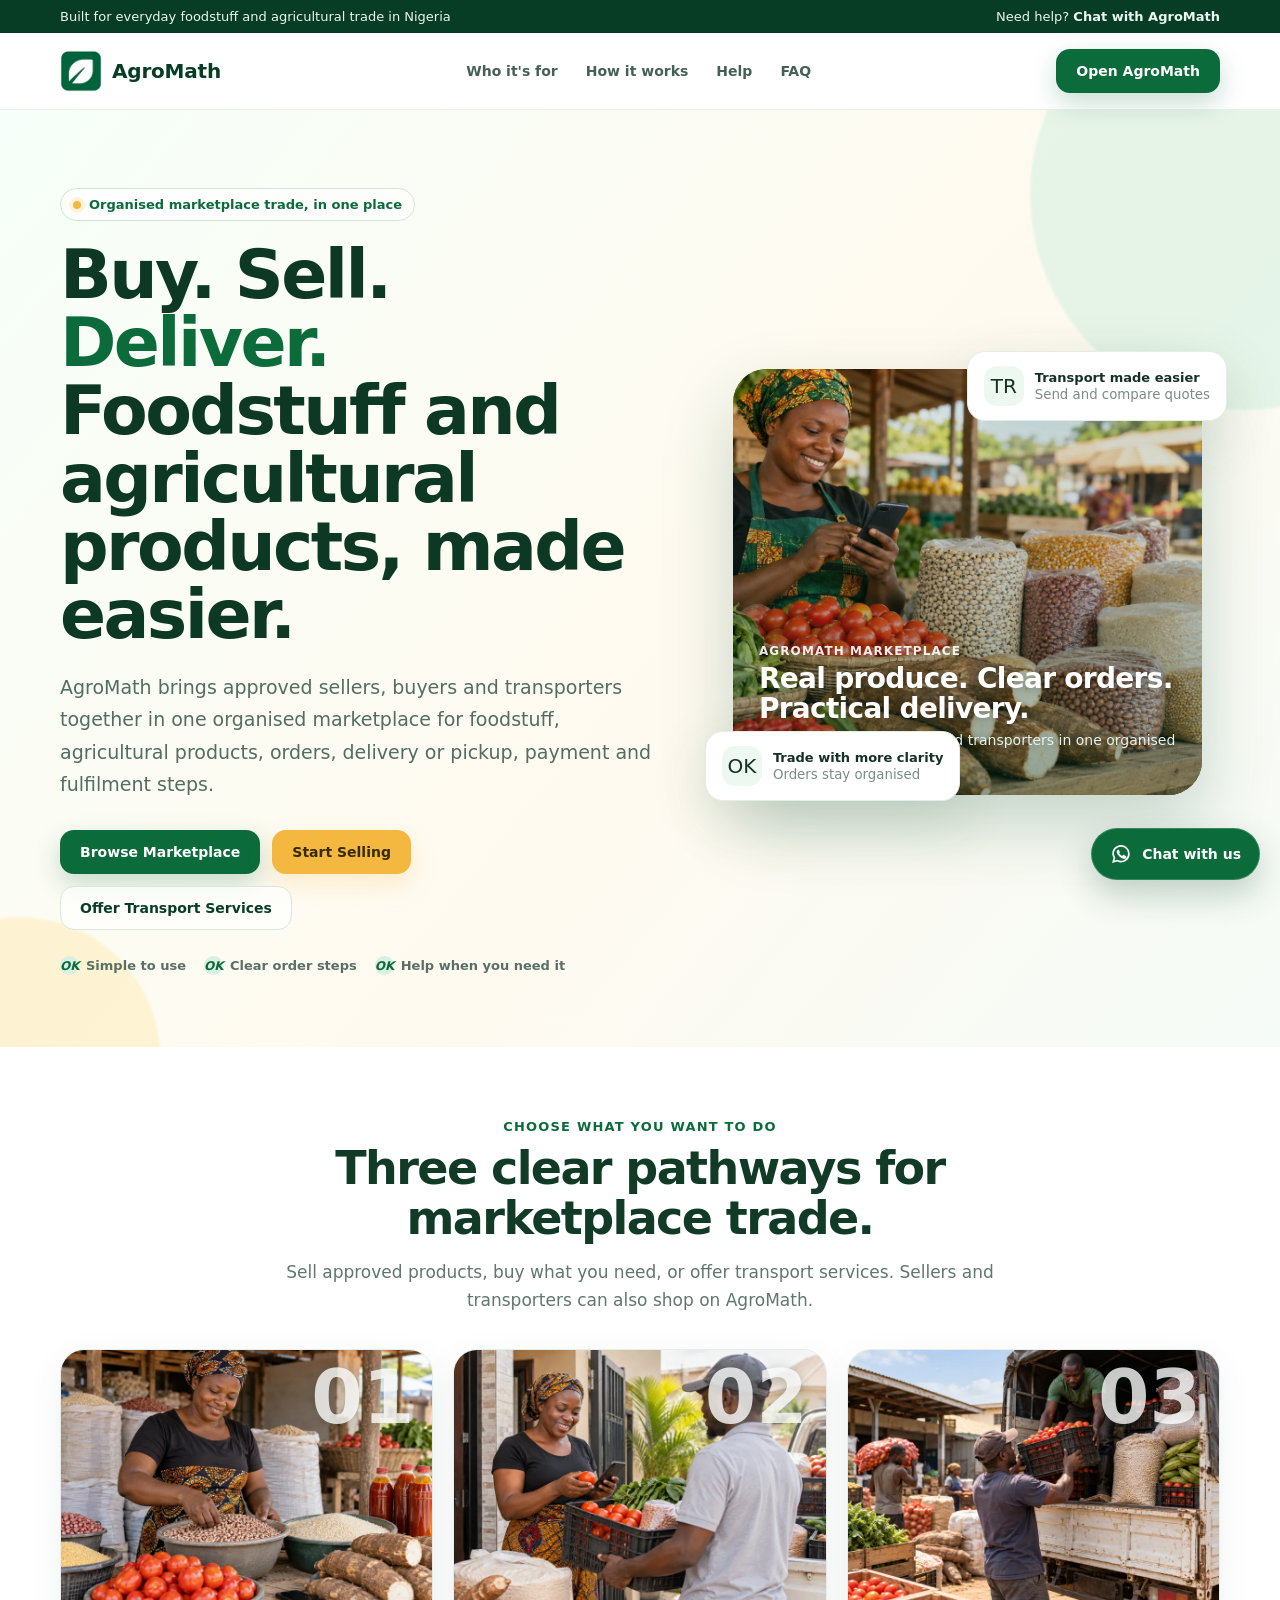
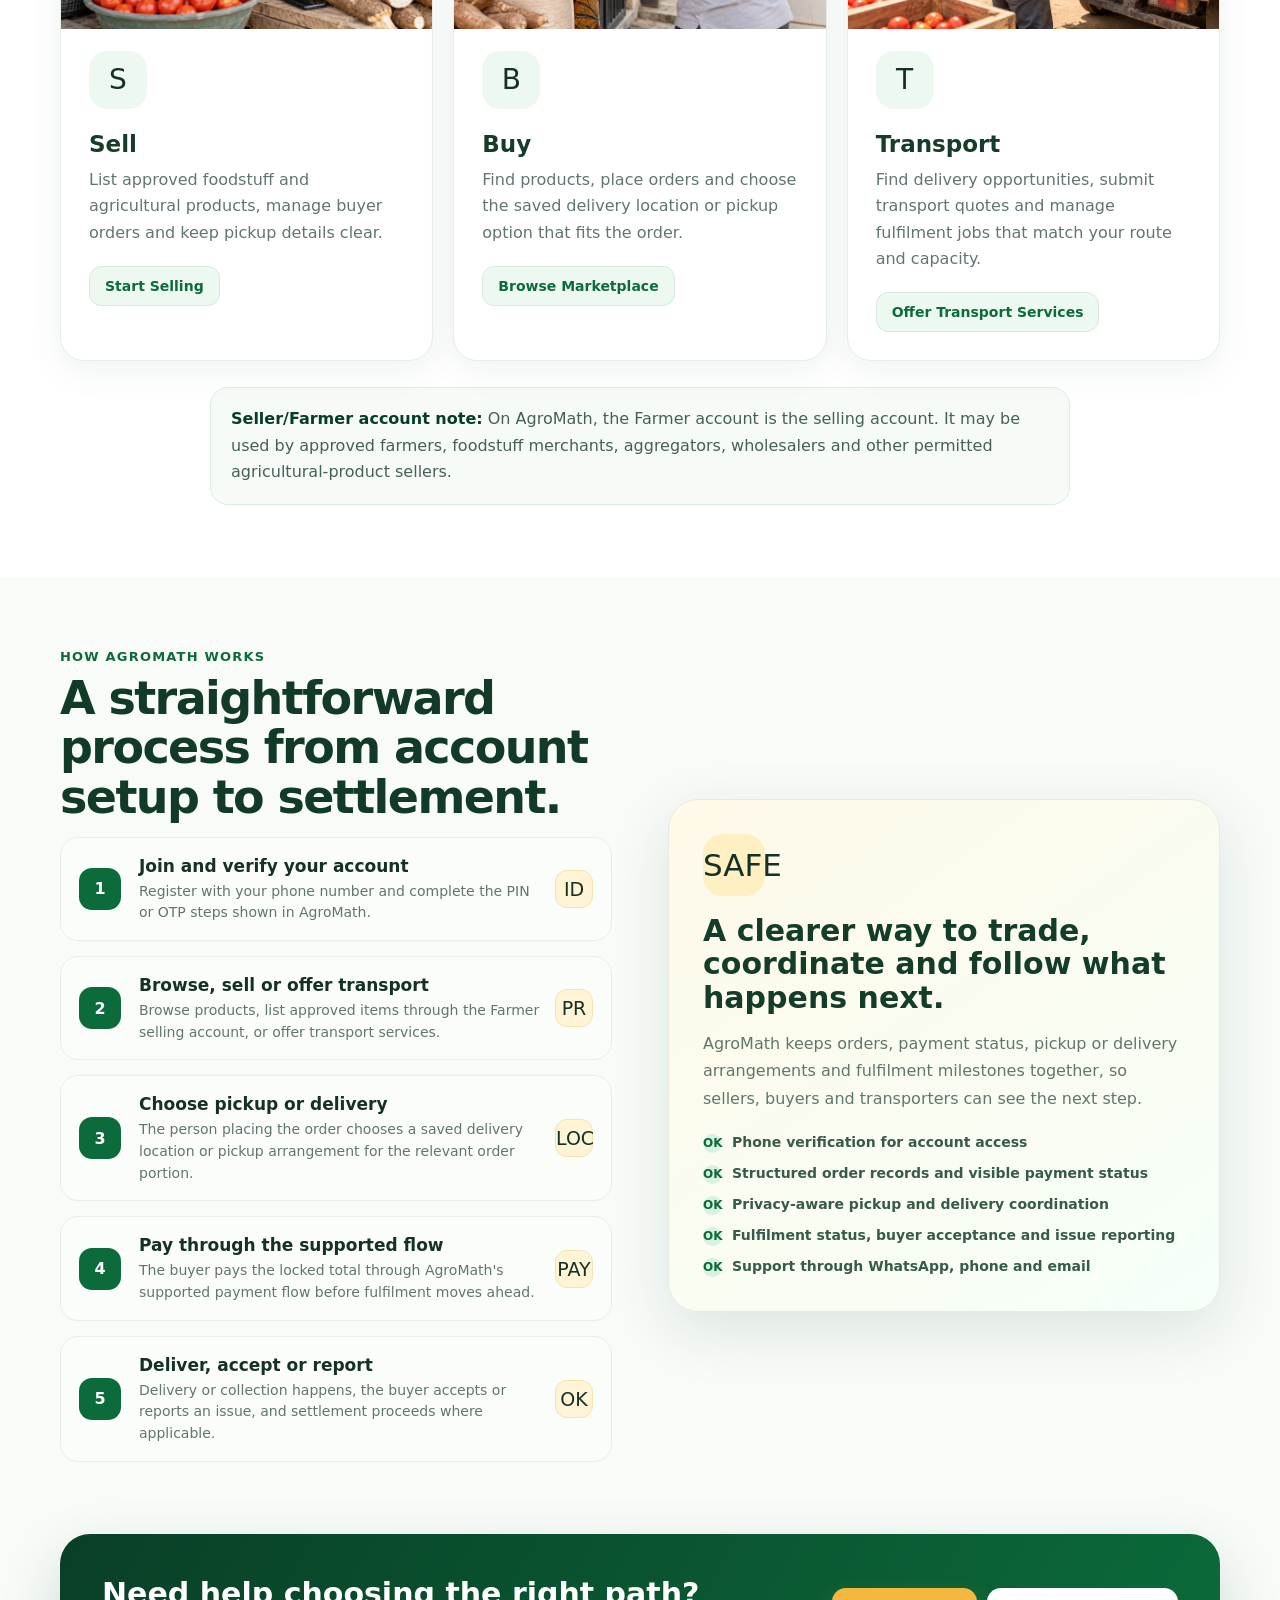
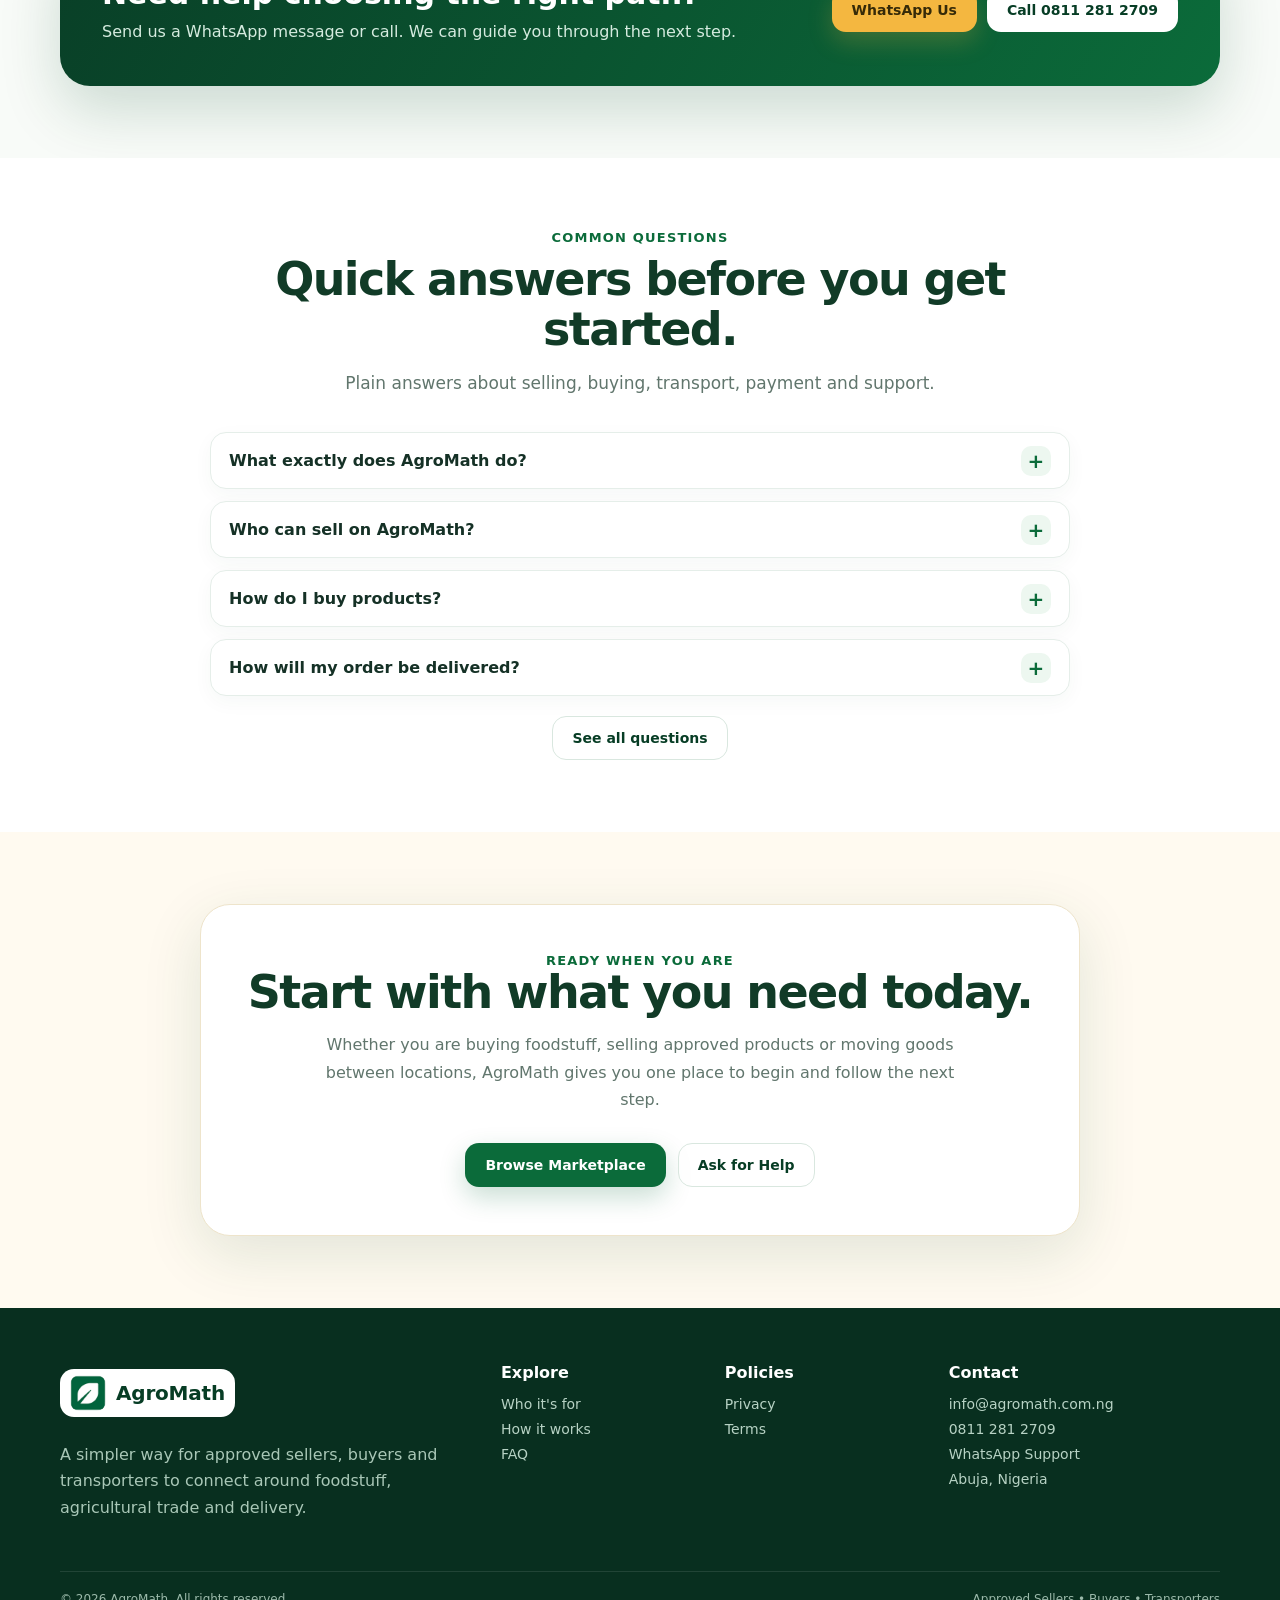
==== commit 28ca045c: "Add visual marketplace imagery to homepage" ====
--- a/index.html
+++ b/index.html
@@ -22,6 +22,7 @@
 <link rel="icon" type="image/png" sizes="32x32" href="assets/brand/favicon-32.png">
 <link rel="icon" type="image/png" sizes="16x16" href="assets/brand/favicon-16.png">
 <link rel="apple-touch-icon" sizes="180x180" href="assets/brand/apple-touch-icon-180.png">
+  <link rel="preload" as="image" href="assets/images/home/hero-marketplace-1600.webp" type="image/webp" fetchpriority="high">
   <script type="application/ld+json">
   {
     "@context": "https://schema.org",
@@ -50,16 +51,16 @@
     .topbar{background:var(--deep);color:#eaf6ef;font-size:13px}.topbar .container{display:flex;justify-content:space-between;align-items:center;gap:16px;padding:9px 0}.topbar a{font-weight:700}
     header{position:sticky;top:0;z-index:50;background:rgba(255,255,255,.94);backdrop-filter:blur(14px);border-bottom:1px solid rgba(8,70,40,.08)}.nav{height:76px;display:flex;align-items:center;justify-content:space-between;gap:22px}.brand{display:inline-flex;align-items:center;gap:10px;color:var(--deep);font-weight:900;font-size:20px;letter-spacing:-.2px}.brand-mark{display:block;width:42px;height:42px;border-radius:10px;flex:0 0 auto}.brand-name{line-height:1}.footer-brand .brand{background:#fff;padding:6px 10px;border-radius:14px}.footer-brand .brand-mark{width:36px;height:36px;border-radius:9px}nav{display:flex;align-items:center;gap:28px;font-size:14px;font-weight:700;color:#456057}nav a:hover{color:var(--green)}.nav-actions{display:flex;align-items:center;gap:10px}.btn{display:inline-flex;align-items:center;justify-content:center;gap:9px;padding:13px 19px;border-radius:14px;border:1px solid transparent;font-weight:800;font-size:14px;transition:.2s ease;cursor:pointer}.btn:hover{transform:translateY(-1px)}.btn-primary{background:var(--green);color:white;box-shadow:0 10px 26px rgba(11,107,58,.22)}.btn-primary:hover{background:var(--green2)}.btn-soft{background:white;border-color:#d9e7df;color:var(--deep)}.btn-gold{background:var(--gold);color:#362a08;box-shadow:0 10px 24px rgba(244,183,64,.22)}.mobile-menu{display:none}
     .hero{position:relative;overflow:hidden;background:linear-gradient(130deg,#f6fff9 0%,#fffaf0 56%,#f5fbf7 100%);padding:78px 0 72px}.hero:before,.hero:after{content:"";position:absolute;border-radius:50%;filter:blur(1px);opacity:.65}.hero:before{width:430px;height:430px;background:#daf2e3;right:-180px;top:-130px}.hero:after{width:280px;height:280px;background:#ffefc1;left:-120px;bottom:-150px}.hero-grid{position:relative;z-index:1;display:grid;grid-template-columns:1.08fr .92fr;gap:62px;align-items:center}.eyebrow{display:inline-flex;align-items:center;gap:8px;padding:8px 12px;border:1px solid #cfe6d7;border-radius:999px;background:rgba(255,255,255,.72);font-size:13px;font-weight:800;color:var(--green)}.dot{width:8px;height:8px;border-radius:50%;background:var(--gold);box-shadow:0 0 0 4px rgba(244,183,64,.16)}h1{font-size:clamp(42px,5.5vw,68px);line-height:1;letter-spacing:-2.6px;margin:20px 0 22px;color:#0d3824}h1 span{color:var(--green)}.lead{font-size:19px;line-height:1.7;color:#526d62;max-width:660px;margin:0}.hero-actions{display:flex;flex-wrap:wrap;gap:12px;margin-top:30px}.hero-actions .btn-soft{background:rgba(255,255,255,.72)}.hero-trust{display:flex;flex-wrap:wrap;gap:18px;margin-top:26px;font-size:13px;font-weight:700;color:#587065}.hero-trust span{display:flex;align-items:center;gap:7px}.tick{width:19px;height:19px;border-radius:50%;background:#daf0e2;color:var(--green);display:grid;place-items:center;font-size:12px}
-    .visual{position:relative;min-height:470px}.visual-panel{position:absolute;inset:22px 18px;background:linear-gradient(150deg,#0b6b3a,#0b4d2f);border-radius:34px;box-shadow:0 30px 70px rgba(11,79,48,.22);overflow:hidden}.visual-panel:before{content:"";position:absolute;width:250px;height:250px;border-radius:50%;background:rgba(255,255,255,.08);right:-80px;top:-80px}.visual-panel:after{content:"";position:absolute;width:190px;height:190px;border-radius:50%;background:rgba(244,183,64,.2);left:-70px;bottom:-90px}.market-copy{position:absolute;left:38px;right:38px;top:38px;color:white;z-index:2}.market-copy small{font-weight:800;opacity:.8;text-transform:uppercase;letter-spacing:1.2px}.market-copy h3{font-size:32px;line-height:1.08;margin:10px 0 8px;letter-spacing:-1px}.market-copy p{margin:0;color:#d8efe2;line-height:1.55}.produce{position:absolute;left:38px;right:38px;bottom:38px;display:grid;grid-template-columns:repeat(3,1fr);gap:12px;z-index:2}.produce-card{background:rgba(255,255,255,.94);border-radius:19px;padding:15px;box-shadow:0 12px 28px rgba(0,0,0,.12)}.produce-icon{font-size:30px;margin-bottom:10px}.produce-card strong{display:block;font-size:14px;color:#153126}.produce-card span{font-size:12px;color:#6d7f76}.float-card{position:absolute;z-index:5;background:white;border:1px solid #e4eee8;border-radius:18px;box-shadow:var(--shadow);padding:14px 16px;display:flex;align-items:center;gap:11px}.float-card.one{right:-7px;top:4px}.float-card.two{left:-10px;bottom:16px}.float-icon{width:40px;height:40px;border-radius:13px;display:grid;place-items:center;background:#edf8f1;font-size:20px}.float-card b{display:block;font-size:13px}.float-card small{display:block;color:#7a8c84;margin-top:2px}
+    .visual{position:relative;min-height:470px}.visual-photo-card{position:absolute;inset:22px 18px;margin:0;border-radius:34px;box-shadow:0 30px 70px rgba(11,79,48,.22);overflow:hidden;background:#0b4d2f}.visual-photo-card img{width:100%;height:100%;display:block;object-fit:cover}.visual-photo-card:after{content:"";position:absolute;inset:0;background:linear-gradient(180deg,rgba(7,61,37,.05),rgba(7,61,37,.42));pointer-events:none}.hero-image-badge{position:absolute;left:26px;right:26px;bottom:24px;z-index:2;color:white;text-shadow:0 2px 10px rgba(0,0,0,.25)}.hero-image-badge small{display:block;font-weight:900;text-transform:uppercase;letter-spacing:1.1px;font-size:12px;opacity:.9}.hero-image-badge strong{display:block;margin-top:6px;font-size:28px;line-height:1.05;letter-spacing:-.7px}.hero-image-badge span{display:block;margin-top:7px;color:#e5f4eb;font-size:14px;line-height:1.45}.float-card{position:absolute;z-index:5;background:white;border:1px solid #e4eee8;border-radius:18px;box-shadow:var(--shadow);padding:14px 16px;display:flex;align-items:center;gap:11px}.float-card.one{right:-7px;top:4px}.float-card.two{left:-10px;bottom:16px}.float-icon{width:40px;height:40px;border-radius:13px;display:grid;place-items:center;background:#edf8f1;font-size:20px}.float-card b{display:block;font-size:13px}.float-card small{display:block;color:#7a8c84;margin-top:2px}
     .section{padding:72px 0}.section.alt{background:white}.section-head{text-align:center;max-width:760px;margin:0 auto 34px}.kicker{font-size:13px;font-weight:900;color:var(--green);letter-spacing:1.2px;text-transform:uppercase}h2{font-size:clamp(32px,4vw,46px);letter-spacing:-1.6px;line-height:1.08;margin:10px 0 14px;color:#113b27}.section-head p{color:var(--muted);line-height:1.7;margin:0;font-size:17px}
-    .role-grid{display:grid;grid-template-columns:repeat(3,1fr);gap:20px}.role{position:relative;background:white;border:1px solid var(--line);border-radius:24px;padding:28px;box-shadow:0 10px 34px rgba(30,80,50,.07);overflow:hidden;transition:.2s}.role:hover{transform:translateY(-4px);box-shadow:0 18px 48px rgba(30,80,50,.11)}.role .num{position:absolute;right:18px;top:10px;font-size:74px;line-height:1;color:#edf4ef;font-weight:900}.role-icon{width:58px;height:58px;border-radius:18px;display:grid;place-items:center;background:#edf8f1;font-size:28px;margin-bottom:22px}.role h3{font-size:23px;margin:0 0 10px;color:#153d29}.role p{color:var(--muted);line-height:1.65;margin:0 0 20px}.role-cta{display:inline-flex;align-items:center;justify-content:center;padding:11px 15px;border-radius:12px;background:#edf8f1;border:1px solid #d7eadf;font-weight:900;color:var(--green);font-size:14px;transition:.2s}.role-cta:hover{background:var(--green);color:white;transform:translateY(-1px)}.role-note{margin:26px auto 0;max-width:860px;background:#f7fbf8;border:1px solid #dbece2;border-radius:18px;padding:18px 20px;color:#456057;line-height:1.65}.role-note strong{color:var(--deep)}
+    .role-grid{display:grid;grid-template-columns:repeat(3,1fr);gap:20px}.role{position:relative;background:white;border:1px solid var(--line);border-radius:24px;padding:28px;box-shadow:0 10px 34px rgba(30,80,50,.07);overflow:hidden;transition:.2s}.role:hover{transform:translateY(-4px);box-shadow:0 18px 48px rgba(30,80,50,.11)}.role .num{position:absolute;right:18px;top:10px;font-size:74px;line-height:1;color:rgba(255,255,255,.78);font-weight:900;text-shadow:0 2px 12px rgba(7,61,37,.26)}.role-media{display:block;margin:-28px -28px 22px;aspect-ratio:4/3;background:#edf8f1;overflow:hidden}.role-media img{width:100%;height:100%;display:block;object-fit:cover}.role-icon{width:58px;height:58px;border-radius:18px;display:grid;place-items:center;background:#edf8f1;font-size:28px;margin-bottom:22px}.role h3{font-size:23px;margin:0 0 10px;color:#153d29}.role p{color:var(--muted);line-height:1.65;margin:0 0 20px}.role-cta{display:inline-flex;align-items:center;justify-content:center;padding:11px 15px;border-radius:12px;background:#edf8f1;border:1px solid #d7eadf;font-weight:900;color:var(--green);font-size:14px;transition:.2s}.role-cta:hover{background:var(--green);color:white;transform:translateY(-1px)}.role-note{margin:26px auto 0;max-width:860px;background:#f7fbf8;border:1px solid #dbece2;border-radius:18px;padding:18px 20px;color:#456057;line-height:1.65}.role-note strong{color:var(--deep)}
     .how-grid{display:grid;grid-template-columns:1fr 1fr;gap:56px;align-items:center}.steps{display:grid;gap:15px}.step{display:grid;grid-template-columns:46px 1fr auto;gap:14px;align-items:center;background:#fbfdfb;border:1px solid var(--line);padding:16px 18px;border-radius:18px}.step-no{width:42px;height:42px;border-radius:13px;background:var(--green);color:#fff;display:grid;place-items:center;font-weight:900}.step-icon{width:38px;height:38px;border-radius:12px;background:#fff5d6;display:grid;place-items:center;font-size:19px;border:1px solid #f3e3ad}.step h4{margin:2px 0 5px;font-size:17px}.step p{margin:0;color:var(--muted);line-height:1.55;font-size:14px}.promise{background:linear-gradient(145deg,#fff9e9,#f5fff8);border:1px solid #e6eadf;border-radius:30px;padding:34px;box-shadow:var(--shadow)}.promise-badge{display:inline-grid;place-items:center;width:62px;height:62px;border-radius:20px;background:#fff0c3;font-size:31px}.promise h3{font-size:30px;line-height:1.12;margin:18px 0 12px;color:#133d29}.promise p{color:var(--muted);line-height:1.7}.promise-list{display:grid;gap:12px;margin-top:22px}.promise-list div{display:flex;gap:10px;align-items:flex-start;font-weight:700;font-size:14px;color:#385a4a}
     .support{padding:0 0 72px}.support-box{background:linear-gradient(120deg,#093f27,#0b6b3a);color:white;border-radius:30px;padding:42px;display:flex;justify-content:space-between;align-items:center;gap:30px;box-shadow:0 24px 60px rgba(8,70,40,.18)}.support-box h3{font-size:30px;margin:0 0 8px}.support-box p{margin:0;color:#d5ebdf;line-height:1.6}.support-actions{display:flex;flex-wrap:wrap;gap:10px}.support-actions .btn-soft{border-color:rgba(255,255,255,.18)}
     .faq-grid{max-width:860px;margin:auto;display:grid;gap:12px}details{background:white;border:1px solid var(--line);border-radius:16px;padding:0 18px;box-shadow:0 6px 20px rgba(30,80,50,.04)}summary{cursor:pointer;list-style:none;font-weight:800;padding:18px 34px 18px 0;position:relative}summary::-webkit-details-marker{display:none}summary:after{content:"+";position:absolute;right:0;top:13px;width:30px;height:30px;border-radius:10px;background:#edf7f0;color:var(--green);display:grid;place-items:center;font-size:20px}details[open] summary:after{content:"-"}details p{margin:0 0 18px;color:var(--muted);line-height:1.65;font-size:14px}
     .final-cta{padding:72px 0;background:var(--cream)}.final-card{text-align:center;max-width:880px;margin:auto;background:white;border:1px solid #eee4cb;border-radius:30px;padding:48px 28px;box-shadow:var(--shadow)}.final-card h2{margin-top:0}.final-card p{max-width:630px;margin:0 auto;color:var(--muted);line-height:1.7}.final-card .hero-actions{justify-content:center}
     footer{background:#082f1f;color:#d9ebe2;padding:52px 0 24px}.footer-grid{display:grid;grid-template-columns:1.5fr .7fr .7fr 1fr;gap:34px}.footer-brand p{color:#a9c7b7;line-height:1.65;max-width:380px}footer h4{margin:3px 0 14px;color:white}footer a,footer .footer-text{display:block;color:#b7d2c4;margin:9px 0;font-size:14px}footer a:hover{color:white}.copyright{border-top:1px solid rgba(255,255,255,.1);margin-top:34px;padding-top:20px;display:flex;justify-content:space-between;gap:15px;font-size:12px;color:#9bb9aa}
     @media(max-width:900px){nav{display:none}.mobile-menu{display:inline-flex}.hero{padding-top:54px}.hero-grid,.how-grid{grid-template-columns:1fr}.visual{min-height:430px}.role-grid{grid-template-columns:1fr}.support-box{align-items:flex-start;flex-direction:column}.footer-grid{grid-template-columns:1fr 1fr}.hero-grid{gap:34px}h1{letter-spacing:-2px}.float-card.one{right:2px}.float-card.two{left:2px}}
-    @media(max-width:560px){.brand{font-size:18px}.brand-mark{width:34px;height:34px;border-radius:9px}.nav{gap:12px}.nav-actions{gap:0}.nav-actions .btn-primary{display:none}.topbar .container{justify-content:center;text-align:center}.topbar .container span:last-child{display:none}.nav{height:68px}.nav-actions .btn-soft{display:none}.container{width:min(100% - 22px,1160px)}.hero{padding:42px 0 48px}.lead{font-size:17px}.hero-actions .btn{width:100%}.visual{min-height:370px}.visual-panel{inset:12px 0}.market-copy{left:24px;right:24px;top:28px}.market-copy h3{font-size:26px}.produce{left:22px;right:22px;bottom:26px;gap:8px}.produce-card{padding:11px}.produce-icon{font-size:24px}.float-card{display:none}.section{padding:66px 0}.support{padding-bottom:66px}.support-box{padding:30px 22px}.support-actions{width:100%}.support-actions .btn{width:100%}.footer-grid{grid-template-columns:1fr}.copyright{flex-direction:column}.final-cta{padding:66px 0}}
+    @media(max-width:560px){.brand{font-size:18px}.brand-mark{width:34px;height:34px;border-radius:9px}.nav{gap:12px}.nav-actions{gap:0}.nav-actions .btn-primary{display:none}.topbar .container{justify-content:center;text-align:center}.topbar .container span:last-child{display:none}.nav{height:68px}.nav-actions .btn-soft{display:none}.container{width:min(100% - 22px,1160px)}.hero{padding:42px 0 48px}.lead{font-size:17px}.hero-actions .btn{width:100%}.visual{min-height:370px}.visual-photo-card{inset:12px 0}.hero-image-badge{left:18px;right:18px;bottom:18px}.hero-image-badge strong{font-size:23px}.float-card{display:none}.section{padding:66px 0}.support{padding-bottom:66px}.support-box{padding:30px 22px}.support-actions{width:100%}.support-actions .btn{width:100%}.footer-grid{grid-template-columns:1fr}.copyright{flex-direction:column}.final-cta{padding:66px 0}}
     .whatsapp-support{position:fixed;right:20px;bottom:calc(20px + env(safe-area-inset-bottom));z-index:80;display:inline-flex;align-items:center;justify-content:center;gap:10px;min-height:52px;padding:0 18px;border-radius:999px;background:var(--green);color:#fff;font-weight:900;font-size:14px;box-shadow:0 14px 34px rgba(8,70,40,.24);border:1px solid rgba(255,255,255,.18)}.whatsapp-support svg{width:22px;height:22px;flex:0 0 auto}.whatsapp-support:hover{background:var(--green2);transform:translateY(-1px)}.whatsapp-support:focus-visible{outline:3px solid var(--gold);outline-offset:4px}@media(max-width:560px){.whatsapp-support{right:14px;bottom:calc(14px + env(safe-area-inset-bottom));width:56px;height:56px;min-height:56px;padding:0}.whatsapp-support span{display:none}}
   </style>
 </head>
@@ -67,8 +68,8 @@
   <div class="topbar"><div class="container"><span>Built for everyday foodstuff and agricultural trade in Nigeria</span><span>Need help? <a href="https://wa.me/2348112812709?text=Hello%20AgroMath%2C%20I%20need%20some%20help" target="_blank" rel="noopener noreferrer">Chat with AgroMath</a></span></div></div>
   <header><div class="container nav"><a class="brand" href="index.html" aria-label="AgroMath home"><img src="assets/brand/agromath-mark-96.png" alt="" class="brand-mark" aria-hidden="true"><span class="brand-name">AgroMath</span></a><nav aria-label="Main navigation"><a href="#who">Who it's for</a><a href="#how">How it works</a><a href="#faq">Help</a><a href="faq.html">FAQ</a></nav><div class="nav-actions"><a class="btn btn-primary" href="https://agromath-pilot.onrender.com" target="_blank" rel="noopener noreferrer">Open AgroMath</a><a class="btn btn-soft mobile-menu" href="#who" aria-label="Go to options">Menu</a></div></div></header>
   <main>
-    <section class="hero"><div class="container hero-grid"><div><div class="eyebrow"><span class="dot"></span> Organised marketplace trade, in one place</div><h1>Buy. Sell. <span>Deliver.</span><br>Foodstuff and agricultural products, made easier.</h1><p class="lead">AgroMath brings approved sellers, buyers and transporters together in one organised marketplace for foodstuff, agricultural products, orders, delivery or pickup, payment and fulfilment steps.</p><div class="hero-actions"><a class="btn btn-primary" href="https://agromath-pilot.onrender.com" target="_blank" rel="noopener noreferrer">Browse Marketplace</a><a class="btn btn-gold" href="https://agromath-pilot.onrender.com" target="_blank" rel="noopener noreferrer">Start Selling</a><a class="btn btn-soft" href="https://agromath-pilot.onrender.com" target="_blank" rel="noopener noreferrer">Offer Transport Services</a></div><div class="hero-trust"><span><i class="tick">OK</i> Simple to use</span><span><i class="tick">OK</i> Clear order steps</span><span><i class="tick">OK</i> Help when you need it</span></div></div><div class="visual" aria-label="AgroMath marketplace illustration"><div class="visual-panel"><div class="market-copy"><small>AgroMath Marketplace</small><h3>From seller to buyer,<br>with delivery in view.</h3><p>Approved sellers. Buyers. Transporters. Everyone can browse and buy.</p></div><div class="produce"><div class="produce-card"><div class="produce-icon" aria-hidden="true">GR</div><strong>Grains</strong><span>Bulk supply</span></div><div class="produce-card"><div class="produce-icon" aria-hidden="true">FP</div><strong>Fresh produce</strong><span>Market orders</span></div><div class="produce-card"><div class="produce-icon" aria-hidden="true">FS</div><strong>Foodstuff</strong><span>Wholesale lots</span></div></div></div><div class="float-card one"><div class="float-icon" aria-hidden="true">TR</div><div><b>Transport made easier</b><small>Send and compare quotes</small></div></div><div class="float-card two"><div class="float-icon" aria-hidden="true">OK</div><div><b>Trade with more clarity</b><small>Orders stay organised</small></div></div></div></div></section>
-    <section class="section alt" id="who"><div class="container"><div class="section-head"><div class="kicker">Choose what you want to do</div><h2>Three clear pathways for marketplace trade.</h2><p>Sell approved products, buy what you need, or offer transport services. Sellers and transporters can also shop on AgroMath.</p></div><div class="role-grid"><article class="role"><span class="num">01</span><div class="role-icon" aria-hidden="true">S</div><h3>Sell</h3><p>List approved foodstuff and agricultural products, manage buyer orders and keep pickup details clear.</p><a class="role-cta" href="https://agromath-pilot.onrender.com" target="_blank" rel="noopener noreferrer">Start Selling</a></article><article class="role"><span class="num">02</span><div class="role-icon" aria-hidden="true">B</div><h3>Buy</h3><p>Find products, place orders and choose the saved delivery location or pickup option that fits the order.</p><a class="role-cta" href="https://agromath-pilot.onrender.com" target="_blank" rel="noopener noreferrer">Browse Marketplace</a></article><article class="role"><span class="num">03</span><div class="role-icon" aria-hidden="true">T</div><h3>Transport</h3><p>Find delivery opportunities, submit transport quotes and manage fulfilment jobs that match your route and capacity.</p><a class="role-cta" href="https://agromath-pilot.onrender.com" target="_blank" rel="noopener noreferrer">Offer Transport Services</a></article></div><div class="role-note"><strong>Seller/Farmer account note:</strong> On AgroMath, the Farmer account is the selling account. It may be used by approved farmers, foodstuff merchants, aggregators, wholesalers and other permitted agricultural-product sellers.</div></div></section>
+    <section class="hero"><div class="container hero-grid"><div><div class="eyebrow"><span class="dot"></span> Organised marketplace trade, in one place</div><h1>Buy. Sell. <span>Deliver.</span><br>Foodstuff and agricultural products, made easier.</h1><p class="lead">AgroMath brings approved sellers, buyers and transporters together in one organised marketplace for foodstuff, agricultural products, orders, delivery or pickup, payment and fulfilment steps.</p><div class="hero-actions"><a class="btn btn-primary" href="https://agromath-pilot.onrender.com" target="_blank" rel="noopener noreferrer">Browse Marketplace</a><a class="btn btn-gold" href="https://agromath-pilot.onrender.com" target="_blank" rel="noopener noreferrer">Start Selling</a><a class="btn btn-soft" href="https://agromath-pilot.onrender.com" target="_blank" rel="noopener noreferrer">Offer Transport Services</a></div><div class="hero-trust"><span><i class="tick">OK</i> Simple to use</span><span><i class="tick">OK</i> Clear order steps</span><span><i class="tick">OK</i> Help when you need it</span></div></div><div class="visual" aria-label="AgroMath marketplace visual"><figure class="visual-photo-card"><img src="assets/images/home/hero-marketplace-1600.webp" width="1536" height="960" alt="Foodstuff and agricultural products arranged for marketplace trading" fetchpriority="high" decoding="async"><figcaption class="hero-image-badge"><small>AgroMath Marketplace</small><strong>Real produce. Clear orders. Practical delivery.</strong><span>Approved sellers, buyers and transporters in one organised flow.</span></figcaption></figure><div class="float-card one"><div class="float-icon" aria-hidden="true">TR</div><div><b>Transport made easier</b><small>Send and compare quotes</small></div></div><div class="float-card two"><div class="float-icon" aria-hidden="true">OK</div><div><b>Trade with more clarity</b><small>Orders stay organised</small></div></div></div></div></section>
+    <section class="section alt" id="who"><div class="container"><div class="section-head"><div class="kicker">Choose what you want to do</div><h2>Three clear pathways for marketplace trade.</h2><p>Sell approved products, buy what you need, or offer transport services. Sellers and transporters can also shop on AgroMath.</p></div><div class="role-grid"><article class="role"><span class="num">01</span><picture class="role-media"><img src="assets/images/home/seller-800.webp" width="800" height="600" alt="Approved seller preparing foodstuff products for sale" loading="lazy" decoding="async"></picture><div class="role-icon" aria-hidden="true">S</div><h3>Sell</h3><p>List approved foodstuff and agricultural products, manage buyer orders and keep pickup details clear.</p><a class="role-cta" href="https://agromath-pilot.onrender.com" target="_blank" rel="noopener noreferrer">Start Selling</a></article><article class="role"><span class="num">02</span><picture class="role-media"><img src="assets/images/home/buyer-800.webp" width="800" height="600" alt="Buyer receiving foodstuff order from a marketplace delivery" loading="lazy" decoding="async"></picture><div class="role-icon" aria-hidden="true">B</div><h3>Buy</h3><p>Find products, place orders and choose the saved delivery location or pickup option that fits the order.</p><a class="role-cta" href="https://agromath-pilot.onrender.com" target="_blank" rel="noopener noreferrer">Browse Marketplace</a></article><article class="role"><span class="num">03</span><picture class="role-media"><img src="assets/images/home/transporter-800.webp" width="800" height="600" alt="Transporter loading agricultural products for delivery" loading="lazy" decoding="async"></picture><div class="role-icon" aria-hidden="true">T</div><h3>Transport</h3><p>Find delivery opportunities, submit transport quotes and manage fulfilment jobs that match your route and capacity.</p><a class="role-cta" href="https://agromath-pilot.onrender.com" target="_blank" rel="noopener noreferrer">Offer Transport Services</a></article></div><div class="role-note"><strong>Seller/Farmer account note:</strong> On AgroMath, the Farmer account is the selling account. It may be used by approved farmers, foodstuff merchants, aggregators, wholesalers and other permitted agricultural-product sellers.</div></div></section>
     <section class="section" id="how"><div class="container how-grid"><div><div class="kicker">How AgroMath works</div><h2>A straightforward process from account setup to settlement.</h2><div class="steps"><div class="step"><div class="step-no">1</div><div><h4>Join and verify your account</h4><p>Register with your phone number and complete the PIN or OTP steps shown in AgroMath.</p></div><div class="step-icon" aria-hidden="true">ID</div></div><div class="step"><div class="step-no">2</div><div><h4>Browse, sell or offer transport</h4><p>Browse products, list approved items through the Farmer selling account, or offer transport services.</p></div><div class="step-icon" aria-hidden="true">PR</div></div><div class="step"><div class="step-no">3</div><div><h4>Choose pickup or delivery</h4><p>The person placing the order chooses a saved delivery location or pickup arrangement for the relevant order portion.</p></div><div class="step-icon" aria-hidden="true">LOC</div></div><div class="step"><div class="step-no">4</div><div><h4>Pay through the supported flow</h4><p>The buyer pays the locked total through AgroMath's supported payment flow before fulfilment moves ahead.</p></div><div class="step-icon" aria-hidden="true">PAY</div></div><div class="step"><div class="step-no">5</div><div><h4>Deliver, accept or report</h4><p>Delivery or collection happens, the buyer accepts or reports an issue, and settlement proceeds where applicable.</p></div><div class="step-icon" aria-hidden="true">OK</div></div></div></div><aside class="promise"><div class="promise-badge" aria-hidden="true">SAFE</div><h3>A clearer way to trade, coordinate and follow what happens next.</h3><p>AgroMath keeps orders, payment status, pickup or delivery arrangements and fulfilment milestones together, so sellers, buyers and transporters can see the next step.</p><div class="promise-list"><div><span class="tick">OK</span> Phone verification for account access</div><div><span class="tick">OK</span> Structured order records and visible payment status</div><div><span class="tick">OK</span> Privacy-aware pickup and delivery coordination</div><div><span class="tick">OK</span> Fulfilment status, buyer acceptance and issue reporting</div><div><span class="tick">OK</span> Support through WhatsApp, phone and email</div></div></aside></div></section>
     <section class="support"><div class="container"><div class="support-box"><div><h3>Need help choosing the right path?</h3><p>Send us a WhatsApp message or call. We can guide you through the next step.</p></div><div class="support-actions"><a class="btn btn-gold" href="https://wa.me/2348112812709?text=Hello%20AgroMath%2C%20I%20need%20some%20help" target="_blank" rel="noopener noreferrer">WhatsApp Us</a><a class="btn btn-soft" href="tel:08112812709">Call 0811 281 2709</a></div></div></div></section>
     <section class="section alt" id="faq"><div class="container"><div class="section-head"><div class="kicker">Common questions</div><h2>Quick answers before you get started.</h2><p>Plain answers about selling, buying, transport, payment and support.</p></div><div class="faq-grid"><details><summary>What exactly does AgroMath do?</summary><p>AgroMath connects approved sellers, buyers and transporters so they can trade foodstuff and agricultural products, organise orders and coordinate pickup or delivery.</p></details><details><summary>Who can sell on AgroMath?</summary><p>The Farmer account is the current selling account. Approved farmers, foodstuff merchants, aggregators, wholesalers and other permitted agricultural-product sellers may use it.</p></details><details><summary>How do I buy products?</summary><p>Open AgroMath, browse available products, choose what you need and follow the order steps shown in the app.</p></details><details><summary>How will my order be delivered?</summary><p>Where transport is required, delivery can be coordinated with transporters through AgroMath. Pickup, destination and transport cost should be clear before movement.</p></details><a class="btn btn-soft" href="faq.html" style="justify-self:center;margin-top:8px">See all questions</a></div></div></section>
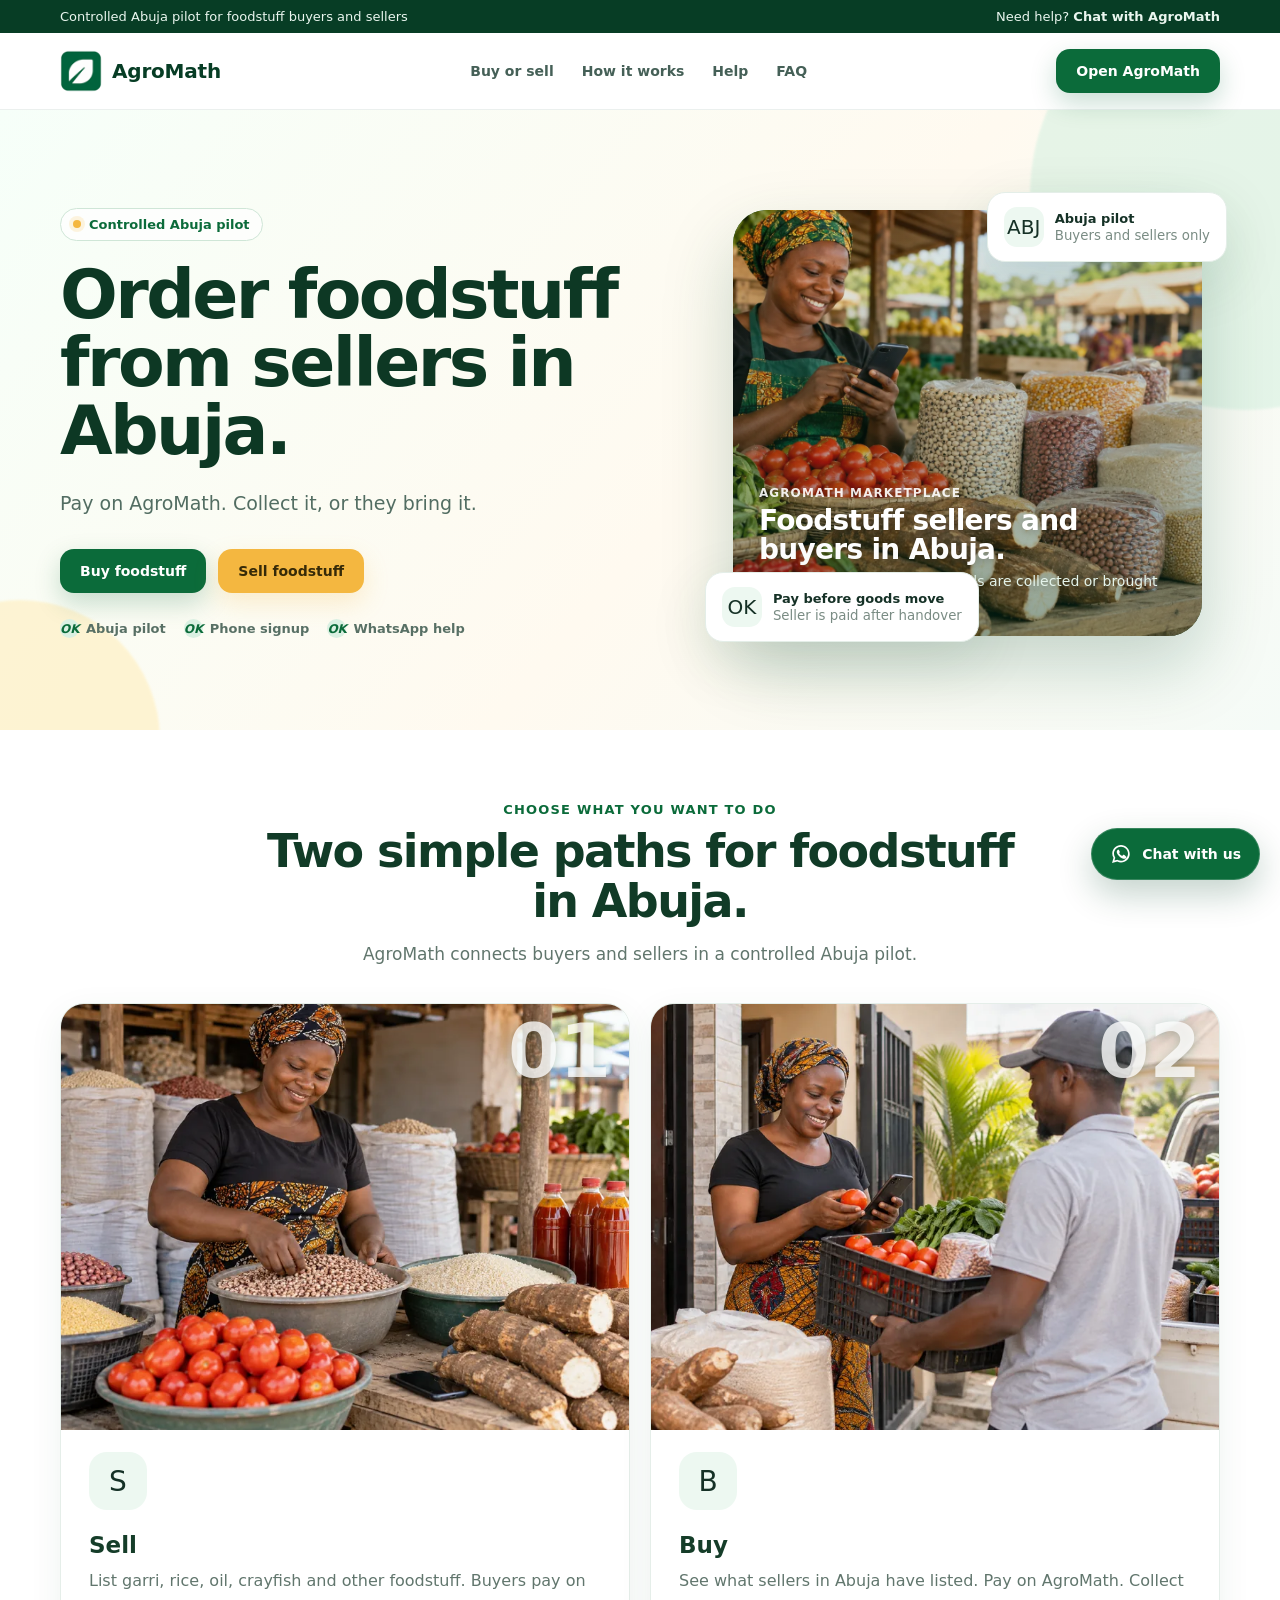
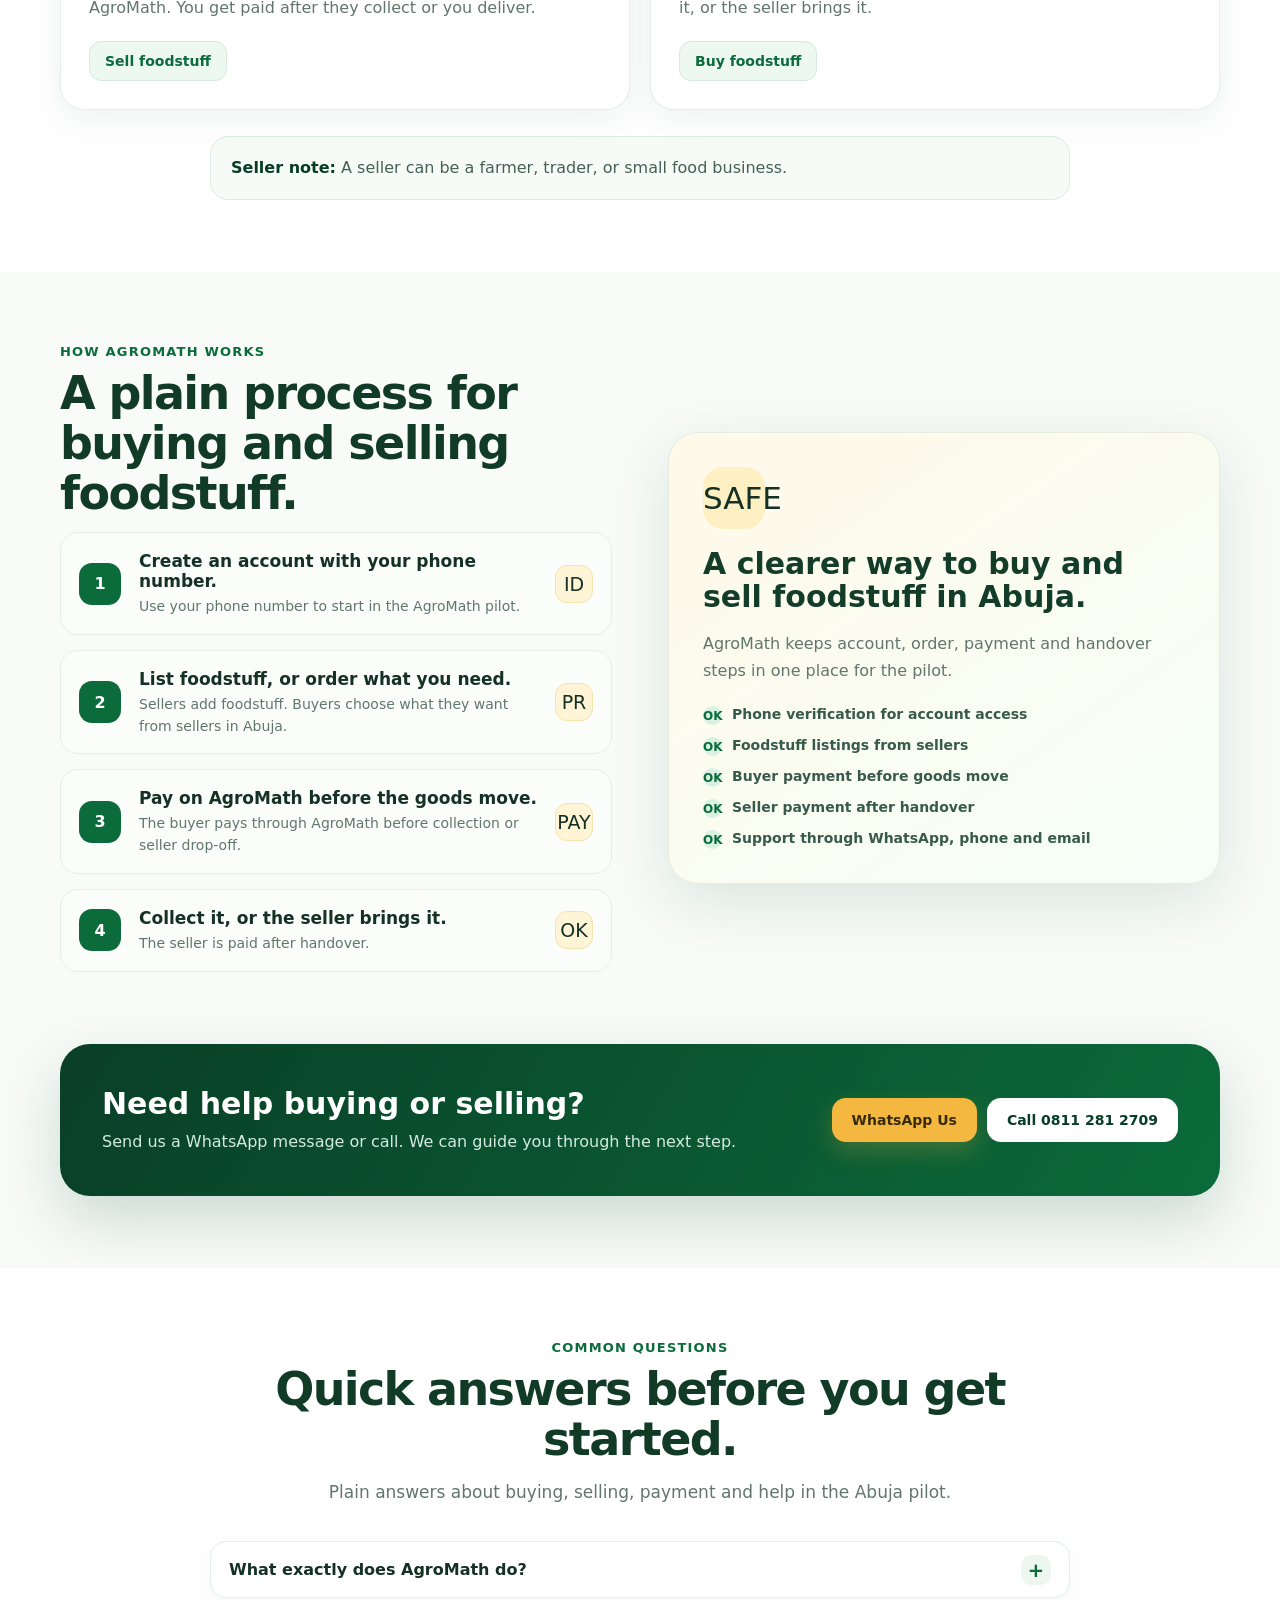
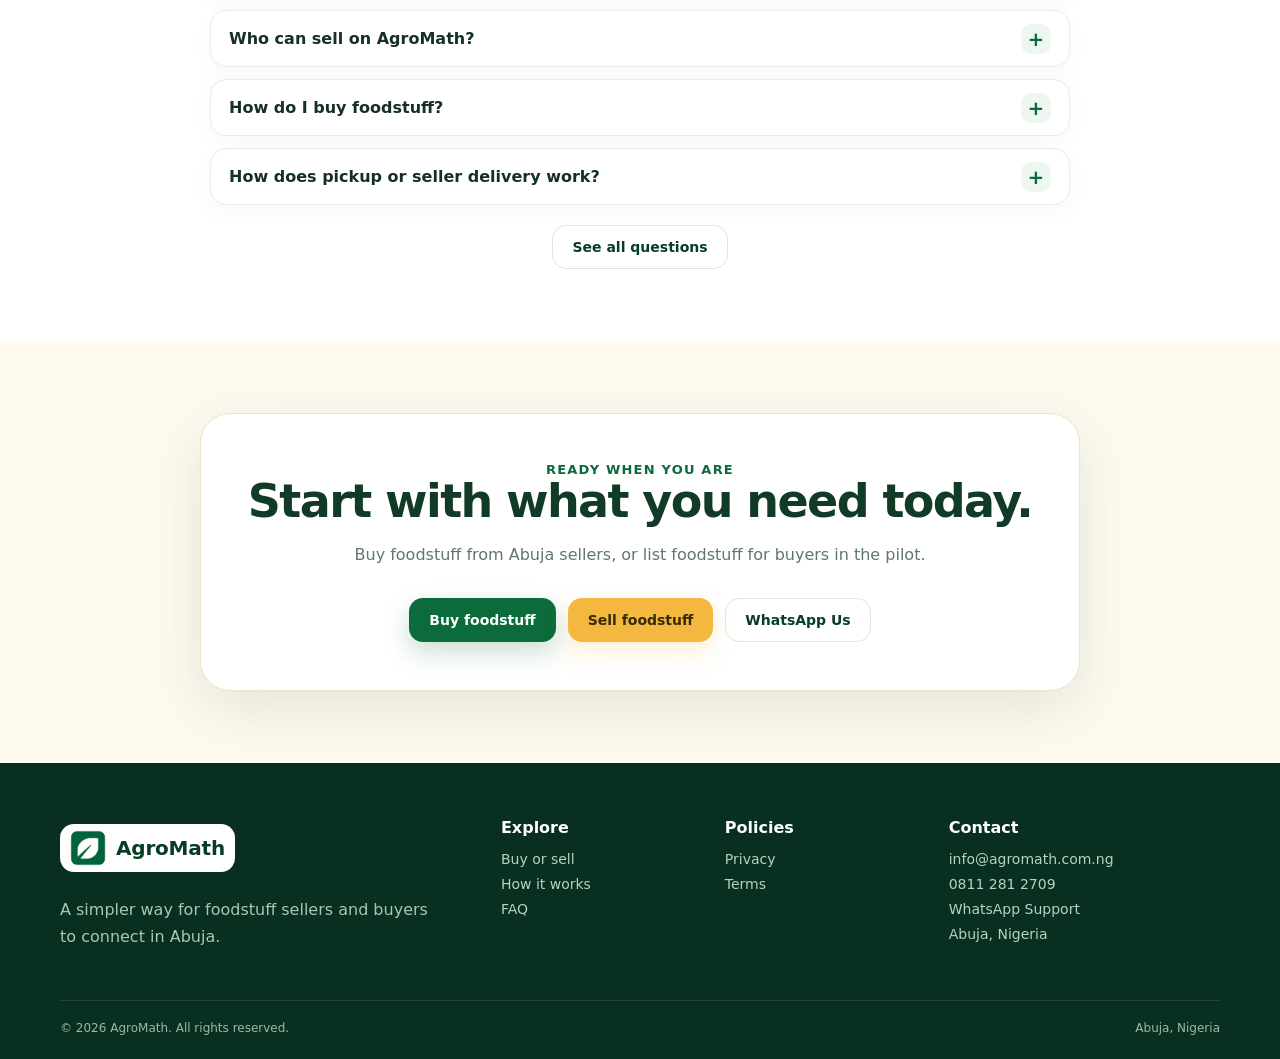
==== commit d6723f48: "Refocus public site on Abuja pilot" ====
--- a/index.html
+++ b/index.html
@@ -3,20 +3,20 @@
 <head>
   <meta charset="utf-8" />
   <meta name="viewport" content="width=device-width,initial-scale=1" />
-  <title>AgroMath | Foodstuff &amp; Agricultural Marketplace in Nigeria</title>
-  <meta name="description" content="Buy and sell foodstuff and agricultural products, arrange delivery or pickup, and manage marketplace orders with AgroMath in Nigeria." />
+  <title>AgroMath | Buy and sell foodstuff in Abuja</title>
+  <meta name="description" content="Order foodstuff from sellers in Abuja. Pay on AgroMath, then collect it or have the seller bring it." />
   <link rel="canonical" href="https://agromath.com.ng/" />
   <meta name="theme-color" content="#0b6b3a" />
   <meta property="og:site_name" content="AgroMath" />
   <meta property="og:type" content="website" />
-  <meta property="og:title" content="AgroMath | Foodstuff &amp; Agricultural Marketplace in Nigeria" />
-  <meta property="og:description" content="Buy and sell foodstuff and agricultural products, arrange delivery or pickup, and manage marketplace orders with AgroMath in Nigeria." />
+  <meta property="og:title" content="AgroMath | Buy and sell foodstuff in Abuja" />
+  <meta property="og:description" content="Order foodstuff from sellers in Abuja. Pay on AgroMath, then collect it or have the seller bring it." />
   <meta property="og:url" content="https://agromath.com.ng/" />
   <meta property="og:image" content="https://agromath.com.ng/assets/brand/agromath-logo-full.png" />
   <meta property="og:image:alt" content="AgroMath logo" />
   <meta name="twitter:card" content="summary_large_image" />
-  <meta name="twitter:title" content="AgroMath | Foodstuff &amp; Agricultural Marketplace in Nigeria" />
-  <meta name="twitter:description" content="Buy and sell foodstuff and agricultural products, arrange delivery or pickup, and manage marketplace orders with AgroMath in Nigeria." />
+  <meta name="twitter:title" content="AgroMath | Buy and sell foodstuff in Abuja" />
+  <meta name="twitter:description" content="Order foodstuff from sellers in Abuja. Pay on AgroMath, then collect it or have the seller bring it." />
   <meta name="twitter:image" content="https://agromath.com.ng/assets/brand/agromath-logo-full.png" />
   <link rel="icon" href="assets/brand/favicon.ico" sizes="any">
 <link rel="icon" type="image/png" sizes="32x32" href="assets/brand/favicon-32.png">
@@ -31,8 +31,8 @@
     "url": "https://agromath.com.ng/",
     "email": "info@agromath.com.ng",
     "areaServed": {
-      "@type": "Country",
-      "name": "Nigeria"
+      "@type": "City",
+      "name": "Abuja"
     }
   }
   </script>
@@ -42,7 +42,7 @@
     "@type": "WebSite",
     "name": "AgroMath",
     "url": "https://agromath.com.ng/",
-    "description": "Buy and sell foodstuff and agricultural products, arrange delivery or pickup, and manage marketplace orders with AgroMath in Nigeria."
+    "description": "Order foodstuff from sellers in Abuja. Pay on AgroMath, then collect it or have the seller bring it."
   }
   </script>
   <style>
@@ -53,7 +53,7 @@
     .hero{position:relative;overflow:hidden;background:linear-gradient(130deg,#f6fff9 0%,#fffaf0 56%,#f5fbf7 100%);padding:78px 0 72px}.hero:before,.hero:after{content:"";position:absolute;border-radius:50%;filter:blur(1px);opacity:.65}.hero:before{width:430px;height:430px;background:#daf2e3;right:-180px;top:-130px}.hero:after{width:280px;height:280px;background:#ffefc1;left:-120px;bottom:-150px}.hero-grid{position:relative;z-index:1;display:grid;grid-template-columns:1.08fr .92fr;gap:62px;align-items:center}.eyebrow{display:inline-flex;align-items:center;gap:8px;padding:8px 12px;border:1px solid #cfe6d7;border-radius:999px;background:rgba(255,255,255,.72);font-size:13px;font-weight:800;color:var(--green)}.dot{width:8px;height:8px;border-radius:50%;background:var(--gold);box-shadow:0 0 0 4px rgba(244,183,64,.16)}h1{font-size:clamp(42px,5.5vw,68px);line-height:1;letter-spacing:-2.6px;margin:20px 0 22px;color:#0d3824}h1 span{color:var(--green)}.lead{font-size:19px;line-height:1.7;color:#526d62;max-width:660px;margin:0}.hero-actions{display:flex;flex-wrap:wrap;gap:12px;margin-top:30px}.hero-actions .btn-soft{background:rgba(255,255,255,.72)}.hero-trust{display:flex;flex-wrap:wrap;gap:18px;margin-top:26px;font-size:13px;font-weight:700;color:#587065}.hero-trust span{display:flex;align-items:center;gap:7px}.tick{width:19px;height:19px;border-radius:50%;background:#daf0e2;color:var(--green);display:grid;place-items:center;font-size:12px}
     .visual{position:relative;min-height:470px}.visual-photo-card{position:absolute;inset:22px 18px;margin:0;border-radius:34px;box-shadow:0 30px 70px rgba(11,79,48,.22);overflow:hidden;background:#0b4d2f}.visual-photo-card img{width:100%;height:100%;display:block;object-fit:cover}.visual-photo-card:after{content:"";position:absolute;inset:0;background:linear-gradient(180deg,rgba(7,61,37,.05),rgba(7,61,37,.42));pointer-events:none}.hero-image-badge{position:absolute;left:26px;right:26px;bottom:24px;z-index:2;color:white;text-shadow:0 2px 10px rgba(0,0,0,.25)}.hero-image-badge small{display:block;font-weight:900;text-transform:uppercase;letter-spacing:1.1px;font-size:12px;opacity:.9}.hero-image-badge strong{display:block;margin-top:6px;font-size:28px;line-height:1.05;letter-spacing:-.7px}.hero-image-badge span{display:block;margin-top:7px;color:#e5f4eb;font-size:14px;line-height:1.45}.float-card{position:absolute;z-index:5;background:white;border:1px solid #e4eee8;border-radius:18px;box-shadow:var(--shadow);padding:14px 16px;display:flex;align-items:center;gap:11px}.float-card.one{right:-7px;top:4px}.float-card.two{left:-10px;bottom:16px}.float-icon{width:40px;height:40px;border-radius:13px;display:grid;place-items:center;background:#edf8f1;font-size:20px}.float-card b{display:block;font-size:13px}.float-card small{display:block;color:#7a8c84;margin-top:2px}
     .section{padding:72px 0}.section.alt{background:white}.section-head{text-align:center;max-width:760px;margin:0 auto 34px}.kicker{font-size:13px;font-weight:900;color:var(--green);letter-spacing:1.2px;text-transform:uppercase}h2{font-size:clamp(32px,4vw,46px);letter-spacing:-1.6px;line-height:1.08;margin:10px 0 14px;color:#113b27}.section-head p{color:var(--muted);line-height:1.7;margin:0;font-size:17px}
-    .role-grid{display:grid;grid-template-columns:repeat(3,1fr);gap:20px}.role{position:relative;background:white;border:1px solid var(--line);border-radius:24px;padding:28px;box-shadow:0 10px 34px rgba(30,80,50,.07);overflow:hidden;transition:.2s}.role:hover{transform:translateY(-4px);box-shadow:0 18px 48px rgba(30,80,50,.11)}.role .num{position:absolute;right:18px;top:10px;font-size:74px;line-height:1;color:rgba(255,255,255,.78);font-weight:900;text-shadow:0 2px 12px rgba(7,61,37,.26)}.role-media{display:block;margin:-28px -28px 22px;aspect-ratio:4/3;background:#edf8f1;overflow:hidden}.role-media img{width:100%;height:100%;display:block;object-fit:cover}.role-icon{width:58px;height:58px;border-radius:18px;display:grid;place-items:center;background:#edf8f1;font-size:28px;margin-bottom:22px}.role h3{font-size:23px;margin:0 0 10px;color:#153d29}.role p{color:var(--muted);line-height:1.65;margin:0 0 20px}.role-cta{display:inline-flex;align-items:center;justify-content:center;padding:11px 15px;border-radius:12px;background:#edf8f1;border:1px solid #d7eadf;font-weight:900;color:var(--green);font-size:14px;transition:.2s}.role-cta:hover{background:var(--green);color:white;transform:translateY(-1px)}.role-note{margin:26px auto 0;max-width:860px;background:#f7fbf8;border:1px solid #dbece2;border-radius:18px;padding:18px 20px;color:#456057;line-height:1.65}.role-note strong{color:var(--deep)}
+    .role-grid{display:grid;grid-template-columns:repeat(2,1fr);gap:20px}.role{position:relative;background:white;border:1px solid var(--line);border-radius:24px;padding:28px;box-shadow:0 10px 34px rgba(30,80,50,.07);overflow:hidden;transition:.2s}.role:hover{transform:translateY(-4px);box-shadow:0 18px 48px rgba(30,80,50,.11)}.role .num{position:absolute;right:18px;top:10px;font-size:74px;line-height:1;color:rgba(255,255,255,.78);font-weight:900;text-shadow:0 2px 12px rgba(7,61,37,.26)}.role-media{display:block;margin:-28px -28px 22px;aspect-ratio:4/3;background:#edf8f1;overflow:hidden}.role-media img{width:100%;height:100%;display:block;object-fit:cover}.role-icon{width:58px;height:58px;border-radius:18px;display:grid;place-items:center;background:#edf8f1;font-size:28px;margin-bottom:22px}.role h3{font-size:23px;margin:0 0 10px;color:#153d29}.role p{color:var(--muted);line-height:1.65;margin:0 0 20px}.role-cta{display:inline-flex;align-items:center;justify-content:center;padding:11px 15px;border-radius:12px;background:#edf8f1;border:1px solid #d7eadf;font-weight:900;color:var(--green);font-size:14px;transition:.2s}.role-cta:hover{background:var(--green);color:white;transform:translateY(-1px)}.role-note{margin:26px auto 0;max-width:860px;background:#f7fbf8;border:1px solid #dbece2;border-radius:18px;padding:18px 20px;color:#456057;line-height:1.65}.role-note strong{color:var(--deep)}
     .how-grid{display:grid;grid-template-columns:1fr 1fr;gap:56px;align-items:center}.steps{display:grid;gap:15px}.step{display:grid;grid-template-columns:46px 1fr auto;gap:14px;align-items:center;background:#fbfdfb;border:1px solid var(--line);padding:16px 18px;border-radius:18px}.step-no{width:42px;height:42px;border-radius:13px;background:var(--green);color:#fff;display:grid;place-items:center;font-weight:900}.step-icon{width:38px;height:38px;border-radius:12px;background:#fff5d6;display:grid;place-items:center;font-size:19px;border:1px solid #f3e3ad}.step h4{margin:2px 0 5px;font-size:17px}.step p{margin:0;color:var(--muted);line-height:1.55;font-size:14px}.promise{background:linear-gradient(145deg,#fff9e9,#f5fff8);border:1px solid #e6eadf;border-radius:30px;padding:34px;box-shadow:var(--shadow)}.promise-badge{display:inline-grid;place-items:center;width:62px;height:62px;border-radius:20px;background:#fff0c3;font-size:31px}.promise h3{font-size:30px;line-height:1.12;margin:18px 0 12px;color:#133d29}.promise p{color:var(--muted);line-height:1.7}.promise-list{display:grid;gap:12px;margin-top:22px}.promise-list div{display:flex;gap:10px;align-items:flex-start;font-weight:700;font-size:14px;color:#385a4a}
     .support{padding:0 0 72px}.support-box{background:linear-gradient(120deg,#093f27,#0b6b3a);color:white;border-radius:30px;padding:42px;display:flex;justify-content:space-between;align-items:center;gap:30px;box-shadow:0 24px 60px rgba(8,70,40,.18)}.support-box h3{font-size:30px;margin:0 0 8px}.support-box p{margin:0;color:#d5ebdf;line-height:1.6}.support-actions{display:flex;flex-wrap:wrap;gap:10px}.support-actions .btn-soft{border-color:rgba(255,255,255,.18)}
     .faq-grid{max-width:860px;margin:auto;display:grid;gap:12px}details{background:white;border:1px solid var(--line);border-radius:16px;padding:0 18px;box-shadow:0 6px 20px rgba(30,80,50,.04)}summary{cursor:pointer;list-style:none;font-weight:800;padding:18px 34px 18px 0;position:relative}summary::-webkit-details-marker{display:none}summary:after{content:"+";position:absolute;right:0;top:13px;width:30px;height:30px;border-radius:10px;background:#edf7f0;color:var(--green);display:grid;place-items:center;font-size:20px}details[open] summary:after{content:"-"}details p{margin:0 0 18px;color:var(--muted);line-height:1.65;font-size:14px}
@@ -65,18 +65,18 @@
   </style>
 </head>
 <body>
-  <div class="topbar"><div class="container"><span>Built for everyday foodstuff and agricultural trade in Nigeria</span><span>Need help? <a href="https://wa.me/2348112812709?text=Hello%20AgroMath%2C%20I%20need%20some%20help" target="_blank" rel="noopener noreferrer">Chat with AgroMath</a></span></div></div>
-  <header><div class="container nav"><a class="brand" href="index.html" aria-label="AgroMath home"><img src="assets/brand/agromath-mark-96.png" alt="" class="brand-mark" aria-hidden="true"><span class="brand-name">AgroMath</span></a><nav aria-label="Main navigation"><a href="#who">Who it's for</a><a href="#how">How it works</a><a href="#faq">Help</a><a href="faq.html">FAQ</a></nav><div class="nav-actions"><a class="btn btn-primary" href="https://agromath-pilot.onrender.com" target="_blank" rel="noopener noreferrer">Open AgroMath</a><a class="btn btn-soft mobile-menu" href="#who" aria-label="Go to options">Menu</a></div></div></header>
+  <div class="topbar"><div class="container"><span>Controlled Abuja pilot for foodstuff buyers and sellers</span><span>Need help? <a href="https://wa.me/2348112812709?text=Hello%20AgroMath" target="_blank" rel="noopener noreferrer">Chat with AgroMath</a></span></div></div>
+  <header><div class="container nav"><a class="brand" href="index.html" aria-label="AgroMath home"><img src="assets/brand/agromath-mark-96.png" alt="" class="brand-mark" aria-hidden="true"><span class="brand-name">AgroMath</span></a><nav aria-label="Main navigation"><a href="#who">Buy or sell</a><a href="#how">How it works</a><a href="#faq">Help</a><a href="faq.html">FAQ</a></nav><div class="nav-actions"><a class="btn btn-primary" href="https://agromath-pilot.onrender.com/" target="_blank" rel="noopener noreferrer">Open AgroMath</a><a class="btn btn-soft mobile-menu" href="#who" aria-label="Go to options">Menu</a></div></div></header>
   <main>
-    <section class="hero"><div class="container hero-grid"><div><div class="eyebrow"><span class="dot"></span> Organised marketplace trade, in one place</div><h1>Buy. Sell. <span>Deliver.</span><br>Foodstuff and agricultural products, made easier.</h1><p class="lead">AgroMath brings approved sellers, buyers and transporters together in one organised marketplace for foodstuff, agricultural products, orders, delivery or pickup, payment and fulfilment steps.</p><div class="hero-actions"><a class="btn btn-primary" href="https://agromath-pilot.onrender.com" target="_blank" rel="noopener noreferrer">Browse Marketplace</a><a class="btn btn-gold" href="https://agromath-pilot.onrender.com" target="_blank" rel="noopener noreferrer">Start Selling</a><a class="btn btn-soft" href="https://agromath-pilot.onrender.com" target="_blank" rel="noopener noreferrer">Offer Transport Services</a></div><div class="hero-trust"><span><i class="tick">OK</i> Simple to use</span><span><i class="tick">OK</i> Clear order steps</span><span><i class="tick">OK</i> Help when you need it</span></div></div><div class="visual" aria-label="AgroMath marketplace visual"><figure class="visual-photo-card"><img src="assets/images/home/hero-marketplace-1600.webp" width="1536" height="960" alt="Foodstuff and agricultural products arranged for marketplace trading" fetchpriority="high" decoding="async"><figcaption class="hero-image-badge"><small>AgroMath Marketplace</small><strong>Real produce. Clear orders. Practical delivery.</strong><span>Approved sellers, buyers and transporters in one organised flow.</span></figcaption></figure><div class="float-card one"><div class="float-icon" aria-hidden="true">TR</div><div><b>Transport made easier</b><small>Send and compare quotes</small></div></div><div class="float-card two"><div class="float-icon" aria-hidden="true">OK</div><div><b>Trade with more clarity</b><small>Orders stay organised</small></div></div></div></div></section>
-    <section class="section alt" id="who"><div class="container"><div class="section-head"><div class="kicker">Choose what you want to do</div><h2>Three clear pathways for marketplace trade.</h2><p>Sell approved products, buy what you need, or offer transport services. Sellers and transporters can also shop on AgroMath.</p></div><div class="role-grid"><article class="role"><span class="num">01</span><picture class="role-media"><img src="assets/images/home/seller-800.webp" width="800" height="600" alt="Approved seller preparing foodstuff products for sale" loading="lazy" decoding="async"></picture><div class="role-icon" aria-hidden="true">S</div><h3>Sell</h3><p>List approved foodstuff and agricultural products, manage buyer orders and keep pickup details clear.</p><a class="role-cta" href="https://agromath-pilot.onrender.com" target="_blank" rel="noopener noreferrer">Start Selling</a></article><article class="role"><span class="num">02</span><picture class="role-media"><img src="assets/images/home/buyer-800.webp" width="800" height="600" alt="Buyer receiving foodstuff order from a marketplace delivery" loading="lazy" decoding="async"></picture><div class="role-icon" aria-hidden="true">B</div><h3>Buy</h3><p>Find products, place orders and choose the saved delivery location or pickup option that fits the order.</p><a class="role-cta" href="https://agromath-pilot.onrender.com" target="_blank" rel="noopener noreferrer">Browse Marketplace</a></article><article class="role"><span class="num">03</span><picture class="role-media"><img src="assets/images/home/transporter-800.webp" width="800" height="600" alt="Transporter loading agricultural products for delivery" loading="lazy" decoding="async"></picture><div class="role-icon" aria-hidden="true">T</div><h3>Transport</h3><p>Find delivery opportunities, submit transport quotes and manage fulfilment jobs that match your route and capacity.</p><a class="role-cta" href="https://agromath-pilot.onrender.com" target="_blank" rel="noopener noreferrer">Offer Transport Services</a></article></div><div class="role-note"><strong>Seller/Farmer account note:</strong> On AgroMath, the Farmer account is the selling account. It may be used by approved farmers, foodstuff merchants, aggregators, wholesalers and other permitted agricultural-product sellers.</div></div></section>
-    <section class="section" id="how"><div class="container how-grid"><div><div class="kicker">How AgroMath works</div><h2>A straightforward process from account setup to settlement.</h2><div class="steps"><div class="step"><div class="step-no">1</div><div><h4>Join and verify your account</h4><p>Register with your phone number and complete the PIN or OTP steps shown in AgroMath.</p></div><div class="step-icon" aria-hidden="true">ID</div></div><div class="step"><div class="step-no">2</div><div><h4>Browse, sell or offer transport</h4><p>Browse products, list approved items through the Farmer selling account, or offer transport services.</p></div><div class="step-icon" aria-hidden="true">PR</div></div><div class="step"><div class="step-no">3</div><div><h4>Choose pickup or delivery</h4><p>The person placing the order chooses a saved delivery location or pickup arrangement for the relevant order portion.</p></div><div class="step-icon" aria-hidden="true">LOC</div></div><div class="step"><div class="step-no">4</div><div><h4>Pay through the supported flow</h4><p>The buyer pays the locked total through AgroMath's supported payment flow before fulfilment moves ahead.</p></div><div class="step-icon" aria-hidden="true">PAY</div></div><div class="step"><div class="step-no">5</div><div><h4>Deliver, accept or report</h4><p>Delivery or collection happens, the buyer accepts or reports an issue, and settlement proceeds where applicable.</p></div><div class="step-icon" aria-hidden="true">OK</div></div></div></div><aside class="promise"><div class="promise-badge" aria-hidden="true">SAFE</div><h3>A clearer way to trade, coordinate and follow what happens next.</h3><p>AgroMath keeps orders, payment status, pickup or delivery arrangements and fulfilment milestones together, so sellers, buyers and transporters can see the next step.</p><div class="promise-list"><div><span class="tick">OK</span> Phone verification for account access</div><div><span class="tick">OK</span> Structured order records and visible payment status</div><div><span class="tick">OK</span> Privacy-aware pickup and delivery coordination</div><div><span class="tick">OK</span> Fulfilment status, buyer acceptance and issue reporting</div><div><span class="tick">OK</span> Support through WhatsApp, phone and email</div></div></aside></div></section>
-    <section class="support"><div class="container"><div class="support-box"><div><h3>Need help choosing the right path?</h3><p>Send us a WhatsApp message or call. We can guide you through the next step.</p></div><div class="support-actions"><a class="btn btn-gold" href="https://wa.me/2348112812709?text=Hello%20AgroMath%2C%20I%20need%20some%20help" target="_blank" rel="noopener noreferrer">WhatsApp Us</a><a class="btn btn-soft" href="tel:08112812709">Call 0811 281 2709</a></div></div></div></section>
-    <section class="section alt" id="faq"><div class="container"><div class="section-head"><div class="kicker">Common questions</div><h2>Quick answers before you get started.</h2><p>Plain answers about selling, buying, transport, payment and support.</p></div><div class="faq-grid"><details><summary>What exactly does AgroMath do?</summary><p>AgroMath connects approved sellers, buyers and transporters so they can trade foodstuff and agricultural products, organise orders and coordinate pickup or delivery.</p></details><details><summary>Who can sell on AgroMath?</summary><p>The Farmer account is the current selling account. Approved farmers, foodstuff merchants, aggregators, wholesalers and other permitted agricultural-product sellers may use it.</p></details><details><summary>How do I buy products?</summary><p>Open AgroMath, browse available products, choose what you need and follow the order steps shown in the app.</p></details><details><summary>How will my order be delivered?</summary><p>Where transport is required, delivery can be coordinated with transporters through AgroMath. Pickup, destination and transport cost should be clear before movement.</p></details><a class="btn btn-soft" href="faq.html" style="justify-self:center;margin-top:8px">See all questions</a></div></div></section>
-    <section class="final-cta"><div class="container"><div class="final-card"><div class="kicker">Ready when you are</div><h2>Start with what you need today.</h2><p>Whether you are buying foodstuff, selling approved products or moving goods between locations, AgroMath gives you one place to begin and follow the next step.</p><div class="hero-actions"><a class="btn btn-primary" href="https://agromath-pilot.onrender.com" target="_blank" rel="noopener noreferrer">Browse Marketplace</a><a class="btn btn-soft" href="https://wa.me/2348112812709?text=Hello%20AgroMath%2C%20I%20need%20some%20help" target="_blank" rel="noopener noreferrer">Ask for Help</a></div></div></div></section>
+    <section class="hero"><div class="container hero-grid"><div><div class="eyebrow"><span class="dot"></span> Controlled Abuja pilot</div><h1>Order foodstuff from sellers in Abuja.</h1><p class="lead">Pay on AgroMath. Collect it, or they bring it.</p><div class="hero-actions"><a class="btn btn-primary" href="https://agromath-pilot.onrender.com/" target="_blank" rel="noopener noreferrer">Buy foodstuff</a><a class="btn btn-gold" href="https://agromath-pilot.onrender.com/" target="_blank" rel="noopener noreferrer">Sell foodstuff</a></div><div class="hero-trust"><span><i class="tick">OK</i> Abuja pilot</span><span><i class="tick">OK</i> Phone signup</span><span><i class="tick">OK</i> WhatsApp help</span></div></div><div class="visual" aria-label="AgroMath marketplace visual"><figure class="visual-photo-card"><img src="assets/images/home/hero-marketplace-1600.webp" width="1536" height="960" alt="Foodstuff arranged for marketplace buying and selling in Abuja" fetchpriority="high" decoding="async"><figcaption class="hero-image-badge"><small>AgroMath Marketplace</small><strong>Foodstuff sellers and buyers in Abuja.</strong><span>Buyer pays on AgroMath. Goods are collected or brought by the seller.</span></figcaption></figure><div class="float-card one"><div class="float-icon" aria-hidden="true">ABJ</div><div><b>Abuja pilot</b><small>Buyers and sellers only</small></div></div><div class="float-card two"><div class="float-icon" aria-hidden="true">OK</div><div><b>Pay before goods move</b><small>Seller is paid after handover</small></div></div></div></div></section>
+    <section class="section alt" id="who"><div class="container"><div class="section-head"><div class="kicker">Choose what you want to do</div><h2>Two simple paths for foodstuff in Abuja.</h2><p>AgroMath connects buyers and sellers in a controlled Abuja pilot.</p></div><div class="role-grid"><article class="role"><span class="num">01</span><picture class="role-media"><img src="assets/images/home/seller-800.webp" width="800" height="600" alt="Seller preparing foodstuff products for sale" loading="lazy" decoding="async"></picture><div class="role-icon" aria-hidden="true">S</div><h3>Sell</h3><p>List garri, rice, oil, crayfish and other foodstuff. Buyers pay on AgroMath. You get paid after they collect or you deliver.</p><a class="role-cta" href="https://agromath-pilot.onrender.com/" target="_blank" rel="noopener noreferrer">Sell foodstuff</a></article><article class="role"><span class="num">02</span><picture class="role-media"><img src="assets/images/home/buyer-800.webp" width="800" height="600" alt="Buyer receiving foodstuff from a seller" loading="lazy" decoding="async"></picture><div class="role-icon" aria-hidden="true">B</div><h3>Buy</h3><p>See what sellers in Abuja have listed. Pay on AgroMath. Collect it, or the seller brings it.</p><a class="role-cta" href="https://agromath-pilot.onrender.com/" target="_blank" rel="noopener noreferrer">Buy foodstuff</a></article></div><div class="role-note"><strong>Seller note:</strong> A seller can be a farmer, trader, or small food business.</div></div></section>
+    <section class="section" id="how"><div class="container how-grid"><div><div class="kicker">How AgroMath works</div><h2>A plain process for buying and selling foodstuff.</h2><div class="steps"><div class="step"><div class="step-no">1</div><div><h4>Create an account with your phone number.</h4><p>Use your phone number to start in the AgroMath pilot.</p></div><div class="step-icon" aria-hidden="true">ID</div></div><div class="step"><div class="step-no">2</div><div><h4>List foodstuff, or order what you need.</h4><p>Sellers add foodstuff. Buyers choose what they want from sellers in Abuja.</p></div><div class="step-icon" aria-hidden="true">PR</div></div><div class="step"><div class="step-no">3</div><div><h4>Pay on AgroMath before the goods move.</h4><p>The buyer pays through AgroMath before collection or seller drop-off.</p></div><div class="step-icon" aria-hidden="true">PAY</div></div><div class="step"><div class="step-no">4</div><div><h4>Collect it, or the seller brings it.</h4><p>The seller is paid after handover.</p></div><div class="step-icon" aria-hidden="true">OK</div></div></div></div><aside class="promise"><div class="promise-badge" aria-hidden="true">SAFE</div><h3>A clearer way to buy and sell foodstuff in Abuja.</h3><p>AgroMath keeps account, order, payment and handover steps in one place for the pilot.</p><div class="promise-list"><div><span class="tick">OK</span> Phone verification for account access</div><div><span class="tick">OK</span> Foodstuff listings from sellers</div><div><span class="tick">OK</span> Buyer payment before goods move</div><div><span class="tick">OK</span> Seller payment after handover</div><div><span class="tick">OK</span> Support through WhatsApp, phone and email</div></div></aside></div></section>
+    <section class="support"><div class="container"><div class="support-box"><div><h3>Need help buying or selling?</h3><p>Send us a WhatsApp message or call. We can guide you through the next step.</p></div><div class="support-actions"><a class="btn btn-gold" href="https://wa.me/2348112812709?text=Hello%20AgroMath" target="_blank" rel="noopener noreferrer">WhatsApp Us</a><a class="btn btn-soft" href="tel:08112812709">Call 0811 281 2709</a></div></div></div></section>
+    <section class="section alt" id="faq"><div class="container"><div class="section-head"><div class="kicker">Common questions</div><h2>Quick answers before you get started.</h2><p>Plain answers about buying, selling, payment and help in the Abuja pilot.</p></div><div class="faq-grid"><details><summary>What exactly does AgroMath do?</summary><p>AgroMath connects foodstuff sellers and buyers in a controlled Abuja pilot. AgroMath does not own inventory and is not a supermarket.</p></details><details><summary>Who can sell on AgroMath?</summary><p>Farmers, foodstuff traders and small food businesses can use the seller account.</p></details><details><summary>How do I buy foodstuff?</summary><p>Open AgroMath, see what sellers in Abuja have listed, order what you need and pay on AgroMath.</p></details><details><summary>How does pickup or seller delivery work?</summary><p>You can collect the goods, or the seller can bring them. The seller is paid after handover.</p></details><a class="btn btn-soft" href="faq.html" style="justify-self:center;margin-top:8px">See all questions</a></div></div></section>
+    <section class="final-cta"><div class="container"><div class="final-card"><div class="kicker">Ready when you are</div><h2>Start with what you need today.</h2><p>Buy foodstuff from Abuja sellers, or list foodstuff for buyers in the pilot.</p><div class="hero-actions"><a class="btn btn-primary" href="https://agromath-pilot.onrender.com/" target="_blank" rel="noopener noreferrer">Buy foodstuff</a><a class="btn btn-gold" href="https://agromath-pilot.onrender.com/" target="_blank" rel="noopener noreferrer">Sell foodstuff</a><a class="btn btn-soft" href="https://wa.me/2348112812709?text=Hello%20AgroMath" target="_blank" rel="noopener noreferrer">WhatsApp Us</a></div></div></div></section>
   </main>
-  <footer><div class="container"><div class="footer-grid"><div class="footer-brand"><a class="brand" href="index.html" aria-label="AgroMath home"><img src="assets/brand/agromath-mark-96.png" alt="" class="brand-mark" aria-hidden="true"><span class="brand-name">AgroMath</span></a><p>A simpler way for approved sellers, buyers and transporters to connect around foodstuff, agricultural trade and delivery.</p></div><div><h4>Explore</h4><a href="#who">Who it's for</a><a href="#how">How it works</a><a href="faq.html">FAQ</a></div><div><h4>Policies</h4><a href="privacy.html">Privacy</a><a href="terms.html">Terms</a></div><div><h4>Contact</h4><a href="mailto:info@agromath.com.ng">info@agromath.com.ng</a><a href="tel:08112812709">0811 281 2709</a><a href="https://wa.me/2348112812709?text=Hello%20AgroMath%2C%20I%20need%20some%20help" target="_blank" rel="noopener noreferrer">WhatsApp Support</a><span class="footer-text">Abuja, Nigeria</span></div></div><div class="copyright"><span>&copy; <span id="y"></span> AgroMath. All rights reserved.</span><span>Approved Sellers &bull; Buyers &bull; Transporters</span></div></div></footer>
+  <footer><div class="container"><div class="footer-grid"><div class="footer-brand"><a class="brand" href="index.html" aria-label="AgroMath home"><img src="assets/brand/agromath-mark-96.png" alt="" class="brand-mark" aria-hidden="true"><span class="brand-name">AgroMath</span></a><p>A simpler way for foodstuff sellers and buyers to connect in Abuja.</p></div><div><h4>Explore</h4><a href="#who">Buy or sell</a><a href="#how">How it works</a><a href="faq.html">FAQ</a></div><div><h4>Policies</h4><a href="privacy.html">Privacy</a><a href="terms.html">Terms</a></div><div><h4>Contact</h4><a href="mailto:info@agromath.com.ng">info@agromath.com.ng</a><a href="tel:08112812709">0811 281 2709</a><a href="https://wa.me/2348112812709?text=Hello%20AgroMath" target="_blank" rel="noopener noreferrer">WhatsApp Support</a><span class="footer-text">Abuja, Nigeria</span></div></div><div class="copyright"><span>&copy; <span id="y"></span> AgroMath. All rights reserved.</span><span>Abuja, Nigeria</span></div></div></footer>
   <script>document.getElementById('y').textContent=new Date().getFullYear();</script>
-<a class="whatsapp-support" href="https://wa.me/2348112812709?text=Hello%20AgroMath%2C%20I%20need%20some%20help" target="_blank" rel="noopener noreferrer" aria-label="Chat with AgroMath support on WhatsApp"><svg aria-hidden="true" viewBox="0 0 32 32" focusable="false"><path fill="currentColor" d="M16 3C9 3 3.3 8.5 3.3 15.3c0 2.2.6 4.4 1.8 6.3L3 29l7.6-2c1.7.9 3.5 1.3 5.4 1.3 7 0 12.7-5.5 12.7-12.3S23 3 16 3Zm0 22.9c-1.7 0-3.3-.4-4.8-1.2l-.3-.2-4.4 1.1 1.2-4.2-.2-.3c-1.1-1.7-1.7-3.6-1.7-5.7C5.8 9.8 10.4 5.4 16 5.4s10.2 4.4 10.2 9.9S21.6 25.9 16 25.9Zm5.8-7.8c-.3-.2-1.8-.9-2.1-1-.3-.1-.5-.2-.7.2-.2.3-.8 1-.9 1.2-.2.2-.3.2-.6.1-.3-.2-1.3-.5-2.5-1.5-.9-.8-1.5-1.8-1.7-2.1-.2-.3 0-.5.1-.6l.5-.6c.2-.2.2-.3.3-.5.1-.2 0-.4 0-.6 0-.2-.7-1.7-1-2.3-.3-.6-.5-.5-.7-.5h-.6c-.2 0-.6.1-.9.4-.3.3-1.2 1.2-1.2 2.9s1.3 3.4 1.5 3.6c.2.2 2.5 3.8 6 5.3.8.4 1.5.6 2 .7.8.3 1.6.2 2.2.1.7-.1 1.8-.7 2.1-1.4.3-.7.3-1.3.2-1.4-.1-.2-.3-.3-.6-.4Z"/></svg><span>Chat with us</span></a>
+<a class="whatsapp-support" href="https://wa.me/2348112812709?text=Hello%20AgroMath" target="_blank" rel="noopener noreferrer" aria-label="Chat with AgroMath support on WhatsApp"><svg aria-hidden="true" viewBox="0 0 32 32" focusable="false"><path fill="currentColor" d="M16 3C9 3 3.3 8.5 3.3 15.3c0 2.2.6 4.4 1.8 6.3L3 29l7.6-2c1.7.9 3.5 1.3 5.4 1.3 7 0 12.7-5.5 12.7-12.3S23 3 16 3Zm0 22.9c-1.7 0-3.3-.4-4.8-1.2l-.3-.2-4.4 1.1 1.2-4.2-.2-.3c-1.1-1.7-1.7-3.6-1.7-5.7C5.8 9.8 10.4 5.4 16 5.4s10.2 4.4 10.2 9.9S21.6 25.9 16 25.9Zm5.8-7.8c-.3-.2-1.8-.9-2.1-1-.3-.1-.5-.2-.7.2-.2.3-.8 1-.9 1.2-.2.2-.3.2-.6.1-.3-.2-1.3-.5-2.5-1.5-.9-.8-1.5-1.8-1.7-2.1-.2-.3 0-.5.1-.6l.5-.6c.2-.2.2-.3.3-.5.1-.2 0-.4 0-.6 0-.2-.7-1.7-1-2.3-.3-.6-.5-.5-.7-.5h-.6c-.2 0-.6.1-.9.4-.3.3-1.2 1.2-1.2 2.9s1.3 3.4 1.5 3.6c.2.2 2.5 3.8 6 5.3.8.4 1.5.6 2 .7.8.3 1.6.2 2.2.1.7-.1 1.8-.7 2.1-1.4.3-.7.3-1.3.2-1.4-.1-.2-.3-.3-.6-.4Z"/></svg><span>Chat with us</span></a>
 </body>
 </html>
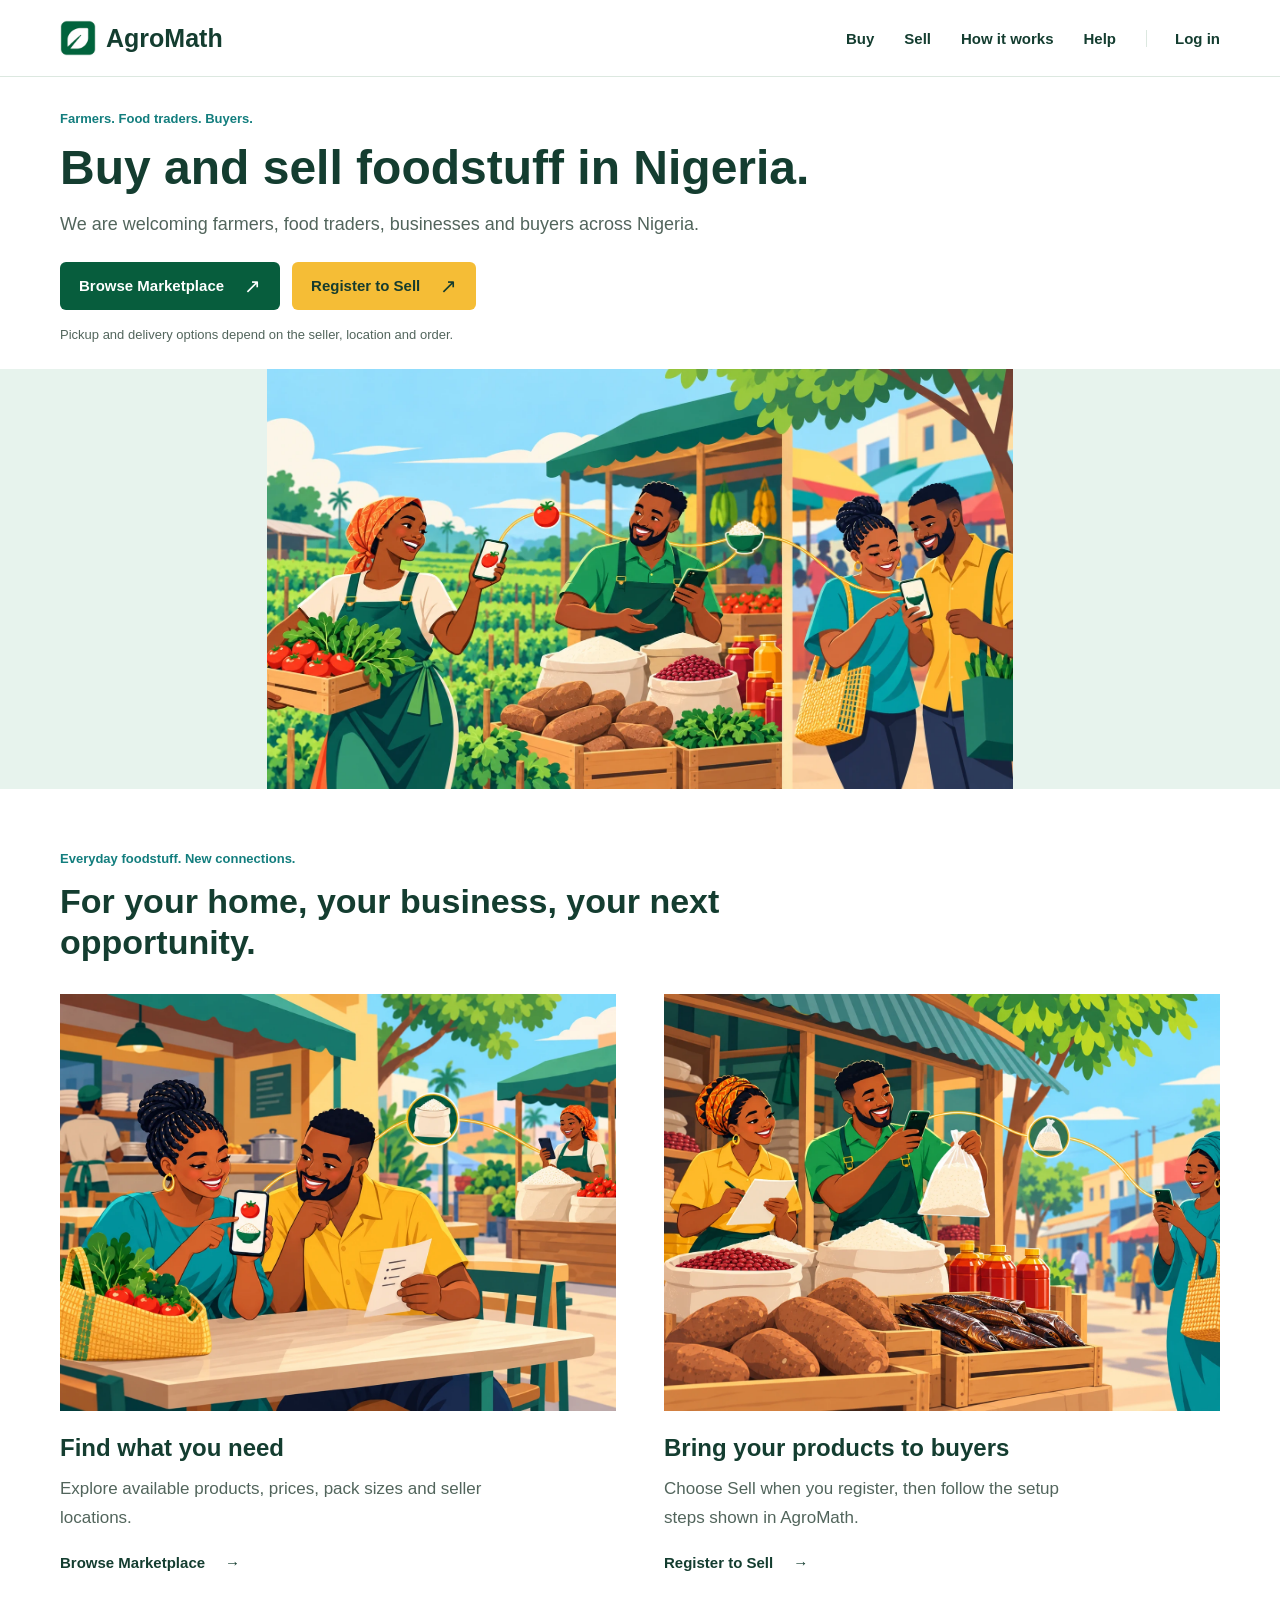
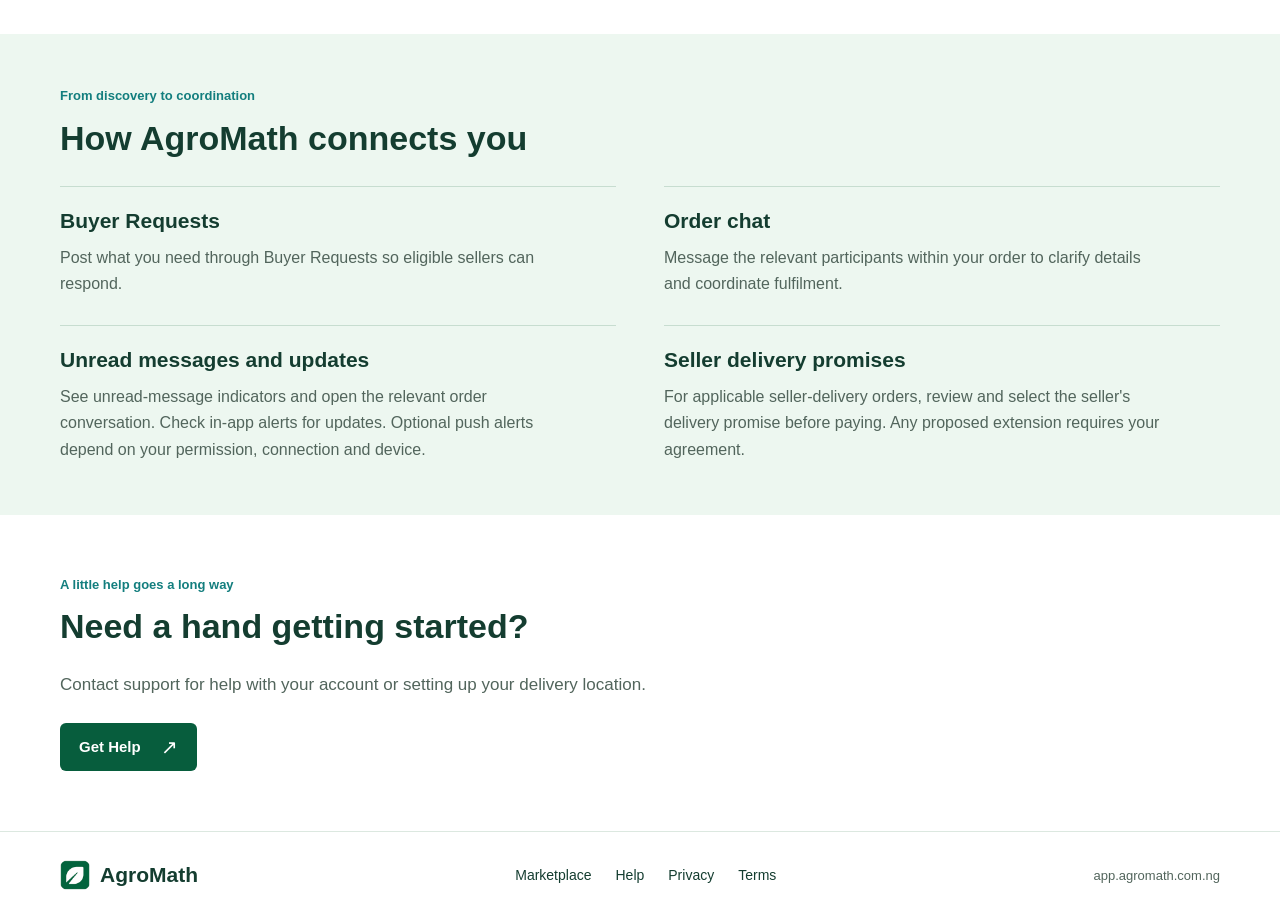
==== commit adf6b4a1: "Refresh homepage with Nigerian illustrations and verified connection workflows" ====
--- a/index.html
+++ b/index.html
@@ -1,82 +1,80 @@
 <!doctype html>
 <html lang="en">
 <head>
-  <meta charset="utf-8" />
-  <meta name="viewport" content="width=device-width,initial-scale=1" />
-  <title>AgroMath | Buy and sell foodstuff in Abuja</title>
-  <meta name="description" content="Order foodstuff from sellers in Abuja. Pay on AgroMath, then collect it or have the seller bring it." />
-  <link rel="canonical" href="https://agromath.com.ng/" />
-  <meta name="theme-color" content="#0b6b3a" />
-  <meta property="og:site_name" content="AgroMath" />
-  <meta property="og:type" content="website" />
-  <meta property="og:title" content="AgroMath | Buy and sell foodstuff in Abuja" />
-  <meta property="og:description" content="Order foodstuff from sellers in Abuja. Pay on AgroMath, then collect it or have the seller bring it." />
-  <meta property="og:url" content="https://agromath.com.ng/" />
-  <meta property="og:image" content="https://agromath.com.ng/assets/brand/agromath-logo-full.png" />
-  <meta property="og:image:alt" content="AgroMath logo" />
-  <meta name="twitter:card" content="summary_large_image" />
-  <meta name="twitter:title" content="AgroMath | Buy and sell foodstuff in Abuja" />
-  <meta name="twitter:description" content="Order foodstuff from sellers in Abuja. Pay on AgroMath, then collect it or have the seller bring it." />
-  <meta name="twitter:image" content="https://agromath.com.ng/assets/brand/agromath-logo-full.png" />
+  <meta charset="utf-8">
+  <meta name="viewport" content="width=device-width, initial-scale=1">
+  <meta name="description" content="Buy and sell foodstuff in Nigeria. Discover products, post Buyer Requests and coordinate your order on AgroMath.">
+  <link rel="canonical" href="https://agromath.com.ng/">
+  <meta name="theme-color" content="#075d3d">
+  <meta property="og:site_name" content="AgroMath">
+  <meta property="og:type" content="website">
+  <meta property="og:title" content="AgroMath | Buy and sell foodstuff in Nigeria">
+  <meta property="og:description" content="Connecting farmers, food traders, businesses and buyers across Nigeria.">
+  <meta property="og:url" content="https://agromath.com.ng/">
+  <meta property="og:image" content="https://agromath.com.ng/assets/images/refresh/homepage.webp">
+  <meta property="og:image:alt" content="Nigerian farmers, sellers and buyers connecting through AgroMath">
+  <meta name="twitter:card" content="summary_large_image">
+  <meta name="twitter:title" content="AgroMath | Buy and sell foodstuff in Nigeria">
+  <meta name="twitter:description" content="Connecting farmers, food traders, businesses and buyers across Nigeria.">
+  <meta name="twitter:image" content="https://agromath.com.ng/assets/images/refresh/homepage.webp">
   <link rel="icon" href="assets/brand/favicon.ico" sizes="any">
-<link rel="icon" type="image/png" sizes="32x32" href="assets/brand/favicon-32.png">
-<link rel="icon" type="image/png" sizes="16x16" href="assets/brand/favicon-16.png">
-<link rel="apple-touch-icon" sizes="180x180" href="assets/brand/apple-touch-icon-180.png">
-  <link rel="preload" as="image" href="assets/images/home/hero-marketplace-1600.webp" type="image/webp" fetchpriority="high">
-  <script type="application/ld+json">
-  {
-    "@context": "https://schema.org",
-    "@type": "Organization",
-    "name": "AgroMath",
-    "url": "https://agromath.com.ng/",
-    "email": "info@agromath.com.ng",
-    "areaServed": {
-      "@type": "City",
-      "name": "Abuja"
-    }
-  }
-  </script>
-  <script type="application/ld+json">
-  {
-    "@context": "https://schema.org",
-    "@type": "WebSite",
-    "name": "AgroMath",
-    "url": "https://agromath.com.ng/",
-    "description": "Order foodstuff from sellers in Abuja. Pay on AgroMath, then collect it or have the seller bring it."
-  }
-  </script>
-  <style>
-    :root{--green:#0b6b3a;--green2:#11824a;--deep:#073d25;--cream:#fffaf0;--gold:#f4b740;--ink:#153126;--muted:#61766d;--line:#e5eee9;--white:#fff;--shadow:0 18px 60px rgba(20,70,45,.12);--radius:24px}
-    *{box-sizing:border-box}html{scroll-behavior:smooth}[id]{scroll-margin-top:94px}body{margin:0;font-family:Inter,ui-sans-serif,system-ui,-apple-system,"Segoe UI",Roboto,Arial,sans-serif;background:#f8fbf8;color:var(--ink)}a{color:inherit;text-decoration:none}button{font:inherit}.container{width:min(1160px,calc(100% - 32px));margin:auto}
-    .topbar{background:var(--deep);color:#eaf6ef;font-size:13px}.topbar .container{display:flex;justify-content:space-between;align-items:center;gap:16px;padding:9px 0}.topbar a{font-weight:700}
-    header{position:sticky;top:0;z-index:50;background:rgba(255,255,255,.94);backdrop-filter:blur(14px);border-bottom:1px solid rgba(8,70,40,.08)}.nav{height:76px;display:flex;align-items:center;justify-content:space-between;gap:22px}.brand{display:inline-flex;align-items:center;gap:10px;color:var(--deep);font-weight:900;font-size:20px;letter-spacing:-.2px}.brand-mark{display:block;width:42px;height:42px;border-radius:10px;flex:0 0 auto}.brand-name{line-height:1}.footer-brand .brand{background:#fff;padding:6px 10px;border-radius:14px}.footer-brand .brand-mark{width:36px;height:36px;border-radius:9px}nav{display:flex;align-items:center;gap:28px;font-size:14px;font-weight:700;color:#456057}nav a:hover{color:var(--green)}.nav-actions{display:flex;align-items:center;gap:10px}.btn{display:inline-flex;align-items:center;justify-content:center;gap:9px;padding:13px 19px;border-radius:14px;border:1px solid transparent;font-weight:800;font-size:14px;transition:.2s ease;cursor:pointer}.btn:hover{transform:translateY(-1px)}.btn-primary{background:var(--green);color:white;box-shadow:0 10px 26px rgba(11,107,58,.22)}.btn-primary:hover{background:var(--green2)}.btn-soft{background:white;border-color:#d9e7df;color:var(--deep)}.btn-gold{background:var(--gold);color:#362a08;box-shadow:0 10px 24px rgba(244,183,64,.22)}.mobile-menu{display:none}
-    .hero{position:relative;overflow:hidden;background:linear-gradient(130deg,#f6fff9 0%,#fffaf0 56%,#f5fbf7 100%);padding:78px 0 72px}.hero:before,.hero:after{content:"";position:absolute;border-radius:50%;filter:blur(1px);opacity:.65}.hero:before{width:430px;height:430px;background:#daf2e3;right:-180px;top:-130px}.hero:after{width:280px;height:280px;background:#ffefc1;left:-120px;bottom:-150px}.hero-grid{position:relative;z-index:1;display:grid;grid-template-columns:1.08fr .92fr;gap:62px;align-items:center}.eyebrow{display:inline-flex;align-items:center;gap:8px;padding:8px 12px;border:1px solid #cfe6d7;border-radius:999px;background:rgba(255,255,255,.72);font-size:13px;font-weight:800;color:var(--green)}.dot{width:8px;height:8px;border-radius:50%;background:var(--gold);box-shadow:0 0 0 4px rgba(244,183,64,.16)}h1{font-size:clamp(42px,5.5vw,68px);line-height:1;letter-spacing:-2.6px;margin:20px 0 22px;color:#0d3824}h1 span{color:var(--green)}.lead{font-size:19px;line-height:1.7;color:#526d62;max-width:660px;margin:0}.hero-actions{display:flex;flex-wrap:wrap;gap:12px;margin-top:30px}.hero-actions .btn-soft{background:rgba(255,255,255,.72)}.hero-trust{display:flex;flex-wrap:wrap;gap:18px;margin-top:26px;font-size:13px;font-weight:700;color:#587065}.hero-trust span{display:flex;align-items:center;gap:7px}.tick{width:19px;height:19px;border-radius:50%;background:#daf0e2;color:var(--green);display:grid;place-items:center;font-size:12px}
-    .visual{position:relative;min-height:470px}.visual-photo-card{position:absolute;inset:22px 18px;margin:0;border-radius:34px;box-shadow:0 30px 70px rgba(11,79,48,.22);overflow:hidden;background:#0b4d2f}.visual-photo-card img{width:100%;height:100%;display:block;object-fit:cover}.visual-photo-card:after{content:"";position:absolute;inset:0;background:linear-gradient(180deg,rgba(7,61,37,.05),rgba(7,61,37,.42));pointer-events:none}.hero-image-badge{position:absolute;left:26px;right:26px;bottom:24px;z-index:2;color:white;text-shadow:0 2px 10px rgba(0,0,0,.25)}.hero-image-badge small{display:block;font-weight:900;text-transform:uppercase;letter-spacing:1.1px;font-size:12px;opacity:.9}.hero-image-badge strong{display:block;margin-top:6px;font-size:28px;line-height:1.05;letter-spacing:-.7px}.hero-image-badge span{display:block;margin-top:7px;color:#e5f4eb;font-size:14px;line-height:1.45}.float-card{position:absolute;z-index:5;background:white;border:1px solid #e4eee8;border-radius:18px;box-shadow:var(--shadow);padding:14px 16px;display:flex;align-items:center;gap:11px}.float-card.one{right:-7px;top:4px}.float-card.two{left:-10px;bottom:16px}.float-icon{width:40px;height:40px;border-radius:13px;display:grid;place-items:center;background:#edf8f1;font-size:20px}.float-card b{display:block;font-size:13px}.float-card small{display:block;color:#7a8c84;margin-top:2px}
-    .section{padding:72px 0}.section.alt{background:white}.section-head{text-align:center;max-width:760px;margin:0 auto 34px}.kicker{font-size:13px;font-weight:900;color:var(--green);letter-spacing:1.2px;text-transform:uppercase}h2{font-size:clamp(32px,4vw,46px);letter-spacing:-1.6px;line-height:1.08;margin:10px 0 14px;color:#113b27}.section-head p{color:var(--muted);line-height:1.7;margin:0;font-size:17px}
-    .role-grid{display:grid;grid-template-columns:repeat(2,1fr);gap:20px}.role{position:relative;background:white;border:1px solid var(--line);border-radius:24px;padding:28px;box-shadow:0 10px 34px rgba(30,80,50,.07);overflow:hidden;transition:.2s}.role:hover{transform:translateY(-4px);box-shadow:0 18px 48px rgba(30,80,50,.11)}.role .num{position:absolute;right:18px;top:10px;font-size:74px;line-height:1;color:rgba(255,255,255,.78);font-weight:900;text-shadow:0 2px 12px rgba(7,61,37,.26)}.role-media{display:block;margin:-28px -28px 22px;aspect-ratio:4/3;background:#edf8f1;overflow:hidden}.role-media img{width:100%;height:100%;display:block;object-fit:cover}.role-icon{width:58px;height:58px;border-radius:18px;display:grid;place-items:center;background:#edf8f1;font-size:28px;margin-bottom:22px}.role h3{font-size:23px;margin:0 0 10px;color:#153d29}.role p{color:var(--muted);line-height:1.65;margin:0 0 20px}.role-cta{display:inline-flex;align-items:center;justify-content:center;padding:11px 15px;border-radius:12px;background:#edf8f1;border:1px solid #d7eadf;font-weight:900;color:var(--green);font-size:14px;transition:.2s}.role-cta:hover{background:var(--green);color:white;transform:translateY(-1px)}.role-note{margin:26px auto 0;max-width:860px;background:#f7fbf8;border:1px solid #dbece2;border-radius:18px;padding:18px 20px;color:#456057;line-height:1.65}.role-note strong{color:var(--deep)}
-    .how-grid{display:grid;grid-template-columns:1fr 1fr;gap:56px;align-items:center}.steps{display:grid;gap:15px}.step{display:grid;grid-template-columns:46px 1fr auto;gap:14px;align-items:center;background:#fbfdfb;border:1px solid var(--line);padding:16px 18px;border-radius:18px}.step-no{width:42px;height:42px;border-radius:13px;background:var(--green);color:#fff;display:grid;place-items:center;font-weight:900}.step-icon{width:38px;height:38px;border-radius:12px;background:#fff5d6;display:grid;place-items:center;font-size:19px;border:1px solid #f3e3ad}.step h4{margin:2px 0 5px;font-size:17px}.step p{margin:0;color:var(--muted);line-height:1.55;font-size:14px}.promise{background:linear-gradient(145deg,#fff9e9,#f5fff8);border:1px solid #e6eadf;border-radius:30px;padding:34px;box-shadow:var(--shadow)}.promise-badge{display:inline-grid;place-items:center;width:62px;height:62px;border-radius:20px;background:#fff0c3;font-size:31px}.promise h3{font-size:30px;line-height:1.12;margin:18px 0 12px;color:#133d29}.promise p{color:var(--muted);line-height:1.7}.promise-list{display:grid;gap:12px;margin-top:22px}.promise-list div{display:flex;gap:10px;align-items:flex-start;font-weight:700;font-size:14px;color:#385a4a}
-    .support{padding:0 0 72px}.support-box{background:linear-gradient(120deg,#093f27,#0b6b3a);color:white;border-radius:30px;padding:42px;display:flex;justify-content:space-between;align-items:center;gap:30px;box-shadow:0 24px 60px rgba(8,70,40,.18)}.support-box h3{font-size:30px;margin:0 0 8px}.support-box p{margin:0;color:#d5ebdf;line-height:1.6}.support-actions{display:flex;flex-wrap:wrap;gap:10px}.support-actions .btn-soft{border-color:rgba(255,255,255,.18)}
-    .faq-grid{max-width:860px;margin:auto;display:grid;gap:12px}details{background:white;border:1px solid var(--line);border-radius:16px;padding:0 18px;box-shadow:0 6px 20px rgba(30,80,50,.04)}summary{cursor:pointer;list-style:none;font-weight:800;padding:18px 34px 18px 0;position:relative}summary::-webkit-details-marker{display:none}summary:after{content:"+";position:absolute;right:0;top:13px;width:30px;height:30px;border-radius:10px;background:#edf7f0;color:var(--green);display:grid;place-items:center;font-size:20px}details[open] summary:after{content:"-"}details p{margin:0 0 18px;color:var(--muted);line-height:1.65;font-size:14px}
-    .final-cta{padding:72px 0;background:var(--cream)}.final-card{text-align:center;max-width:880px;margin:auto;background:white;border:1px solid #eee4cb;border-radius:30px;padding:48px 28px;box-shadow:var(--shadow)}.final-card h2{margin-top:0}.final-card p{max-width:630px;margin:0 auto;color:var(--muted);line-height:1.7}.final-card .hero-actions{justify-content:center}
-    footer{background:#082f1f;color:#d9ebe2;padding:52px 0 24px}.footer-grid{display:grid;grid-template-columns:1.5fr .7fr .7fr 1fr;gap:34px}.footer-brand p{color:#a9c7b7;line-height:1.65;max-width:380px}footer h4{margin:3px 0 14px;color:white}footer a,footer .footer-text{display:block;color:#b7d2c4;margin:9px 0;font-size:14px}footer a:hover{color:white}.copyright{border-top:1px solid rgba(255,255,255,.1);margin-top:34px;padding-top:20px;display:flex;justify-content:space-between;gap:15px;font-size:12px;color:#9bb9aa}
-    @media(max-width:900px){nav{display:none}.mobile-menu{display:inline-flex}.hero{padding-top:54px}.hero-grid,.how-grid{grid-template-columns:1fr}.visual{min-height:430px}.role-grid{grid-template-columns:1fr}.support-box{align-items:flex-start;flex-direction:column}.footer-grid{grid-template-columns:1fr 1fr}.hero-grid{gap:34px}h1{letter-spacing:-2px}.float-card.one{right:2px}.float-card.two{left:2px}}
-    @media(max-width:560px){.brand{font-size:18px}.brand-mark{width:34px;height:34px;border-radius:9px}.nav{gap:12px}.nav-actions{gap:0}.nav-actions .btn-primary{display:none}.topbar .container{justify-content:center;text-align:center}.topbar .container span:last-child{display:none}.nav{height:68px}.nav-actions .btn-soft{display:none}.container{width:min(100% - 22px,1160px)}.hero{padding:42px 0 48px}.lead{font-size:17px}.hero-actions .btn{width:100%}.visual{min-height:370px}.visual-photo-card{inset:12px 0}.hero-image-badge{left:18px;right:18px;bottom:18px}.hero-image-badge strong{font-size:23px}.float-card{display:none}.section{padding:66px 0}.support{padding-bottom:66px}.support-box{padding:30px 22px}.support-actions{width:100%}.support-actions .btn{width:100%}.footer-grid{grid-template-columns:1fr}.copyright{flex-direction:column}.final-cta{padding:66px 0}}
-    .whatsapp-support{position:fixed;right:20px;bottom:calc(20px + env(safe-area-inset-bottom));z-index:80;display:inline-flex;align-items:center;justify-content:center;gap:10px;min-height:52px;padding:0 18px;border-radius:999px;background:var(--green);color:#fff;font-weight:900;font-size:14px;box-shadow:0 14px 34px rgba(8,70,40,.24);border:1px solid rgba(255,255,255,.18)}.whatsapp-support svg{width:22px;height:22px;flex:0 0 auto}.whatsapp-support:hover{background:var(--green2);transform:translateY(-1px)}.whatsapp-support:focus-visible{outline:3px solid var(--gold);outline-offset:4px}@media(max-width:560px){.whatsapp-support{right:14px;bottom:calc(14px + env(safe-area-inset-bottom));width:56px;height:56px;min-height:56px;padding:0}.whatsapp-support span{display:none}}
-  </style>
+  <link rel="icon" type="image/png" sizes="32x32" href="assets/brand/favicon-32.png">
+  <link rel="icon" type="image/png" sizes="16x16" href="assets/brand/favicon-16.png">
+  <link rel="apple-touch-icon" sizes="180x180" href="assets/brand/apple-touch-icon-180.png">
+  <title>AgroMath | Buy and sell foodstuff in Nigeria</title>
+  <link rel="stylesheet" href="styles.css">
 </head>
 <body>
-  <div class="topbar"><div class="container"><span>Controlled Abuja pilot for foodstuff buyers and sellers</span><span>Need help? <a href="https://wa.me/2348112812709?text=Hello%20AgroMath" target="_blank" rel="noopener noreferrer">Chat with AgroMath</a></span></div></div>
-  <header><div class="container nav"><a class="brand" href="index.html" aria-label="AgroMath home"><img src="assets/brand/agromath-mark-96.png" alt="" class="brand-mark" aria-hidden="true"><span class="brand-name">AgroMath</span></a><nav aria-label="Main navigation"><a href="#who">Buy or sell</a><a href="#how">How it works</a><a href="#faq">Help</a><a href="faq.html">FAQ</a></nav><div class="nav-actions"><a class="btn btn-primary" href="https://agromath-pilot.onrender.com/" target="_blank" rel="noopener noreferrer">Open AgroMath</a><a class="btn btn-soft mobile-menu" href="#who" aria-label="Go to options">Menu</a></div></div></header>
-  <main>
-    <section class="hero"><div class="container hero-grid"><div><div class="eyebrow"><span class="dot"></span> Controlled Abuja pilot</div><h1>Order foodstuff from sellers in Abuja.</h1><p class="lead">Pay on AgroMath. Collect it, or they bring it.</p><div class="hero-actions"><a class="btn btn-primary" href="https://agromath-pilot.onrender.com/" target="_blank" rel="noopener noreferrer">Buy foodstuff</a><a class="btn btn-gold" href="https://agromath-pilot.onrender.com/" target="_blank" rel="noopener noreferrer">Sell foodstuff</a></div><div class="hero-trust"><span><i class="tick">OK</i> Abuja pilot</span><span><i class="tick">OK</i> Phone signup</span><span><i class="tick">OK</i> WhatsApp help</span></div></div><div class="visual" aria-label="AgroMath marketplace visual"><figure class="visual-photo-card"><img src="assets/images/home/hero-marketplace-1600.webp" width="1536" height="960" alt="Foodstuff arranged for marketplace buying and selling in Abuja" fetchpriority="high" decoding="async"><figcaption class="hero-image-badge"><small>AgroMath Marketplace</small><strong>Foodstuff sellers and buyers in Abuja.</strong><span>Buyer pays on AgroMath. Goods are collected or brought by the seller.</span></figcaption></figure><div class="float-card one"><div class="float-icon" aria-hidden="true">ABJ</div><div><b>Abuja pilot</b><small>Buyers and sellers only</small></div></div><div class="float-card two"><div class="float-icon" aria-hidden="true">OK</div><div><b>Pay before goods move</b><small>Seller is paid after handover</small></div></div></div></div></section>
-    <section class="section alt" id="who"><div class="container"><div class="section-head"><div class="kicker">Choose what you want to do</div><h2>Two simple paths for foodstuff in Abuja.</h2><p>AgroMath connects buyers and sellers in a controlled Abuja pilot.</p></div><div class="role-grid"><article class="role"><span class="num">01</span><picture class="role-media"><img src="assets/images/home/seller-800.webp" width="800" height="600" alt="Seller preparing foodstuff products for sale" loading="lazy" decoding="async"></picture><div class="role-icon" aria-hidden="true">S</div><h3>Sell</h3><p>List garri, rice, oil, crayfish and other foodstuff. Buyers pay on AgroMath. You get paid after they collect or you deliver.</p><a class="role-cta" href="https://agromath-pilot.onrender.com/" target="_blank" rel="noopener noreferrer">Sell foodstuff</a></article><article class="role"><span class="num">02</span><picture class="role-media"><img src="assets/images/home/buyer-800.webp" width="800" height="600" alt="Buyer receiving foodstuff from a seller" loading="lazy" decoding="async"></picture><div class="role-icon" aria-hidden="true">B</div><h3>Buy</h3><p>See what sellers in Abuja have listed. Pay on AgroMath. Collect it, or the seller brings it.</p><a class="role-cta" href="https://agromath-pilot.onrender.com/" target="_blank" rel="noopener noreferrer">Buy foodstuff</a></article></div><div class="role-note"><strong>Seller note:</strong> A seller can be a farmer, trader, or small food business.</div></div></section>
-    <section class="section" id="how"><div class="container how-grid"><div><div class="kicker">How AgroMath works</div><h2>A plain process for buying and selling foodstuff.</h2><div class="steps"><div class="step"><div class="step-no">1</div><div><h4>Create an account with your phone number.</h4><p>Use your phone number to start in the AgroMath pilot.</p></div><div class="step-icon" aria-hidden="true">ID</div></div><div class="step"><div class="step-no">2</div><div><h4>List foodstuff, or order what you need.</h4><p>Sellers add foodstuff. Buyers choose what they want from sellers in Abuja.</p></div><div class="step-icon" aria-hidden="true">PR</div></div><div class="step"><div class="step-no">3</div><div><h4>Pay on AgroMath before the goods move.</h4><p>The buyer pays through AgroMath before collection or seller drop-off.</p></div><div class="step-icon" aria-hidden="true">PAY</div></div><div class="step"><div class="step-no">4</div><div><h4>Collect it, or the seller brings it.</h4><p>The seller is paid after handover.</p></div><div class="step-icon" aria-hidden="true">OK</div></div></div></div><aside class="promise"><div class="promise-badge" aria-hidden="true">SAFE</div><h3>A clearer way to buy and sell foodstuff in Abuja.</h3><p>AgroMath keeps account, order, payment and handover steps in one place for the pilot.</p><div class="promise-list"><div><span class="tick">OK</span> Phone verification for account access</div><div><span class="tick">OK</span> Foodstuff listings from sellers</div><div><span class="tick">OK</span> Buyer payment before goods move</div><div><span class="tick">OK</span> Seller payment after handover</div><div><span class="tick">OK</span> Support through WhatsApp, phone and email</div></div></aside></div></section>
-    <section class="support"><div class="container"><div class="support-box"><div><h3>Need help buying or selling?</h3><p>Send us a WhatsApp message or call. We can guide you through the next step.</p></div><div class="support-actions"><a class="btn btn-gold" href="https://wa.me/2348112812709?text=Hello%20AgroMath" target="_blank" rel="noopener noreferrer">WhatsApp Us</a><a class="btn btn-soft" href="tel:08112812709">Call 0811 281 2709</a></div></div></div></section>
-    <section class="section alt" id="faq"><div class="container"><div class="section-head"><div class="kicker">Common questions</div><h2>Quick answers before you get started.</h2><p>Plain answers about buying, selling, payment and help in the Abuja pilot.</p></div><div class="faq-grid"><details><summary>What exactly does AgroMath do?</summary><p>AgroMath connects foodstuff sellers and buyers in a controlled Abuja pilot. AgroMath does not own inventory and is not a supermarket.</p></details><details><summary>Who can sell on AgroMath?</summary><p>Farmers, foodstuff traders and small food businesses can use the seller account.</p></details><details><summary>How do I buy foodstuff?</summary><p>Open AgroMath, see what sellers in Abuja have listed, order what you need and pay on AgroMath.</p></details><details><summary>How does pickup or seller delivery work?</summary><p>You can collect the goods, or the seller can bring them. The seller is paid after handover.</p></details><a class="btn btn-soft" href="faq.html" style="justify-self:center;margin-top:8px">See all questions</a></div></div></section>
-    <section class="final-cta"><div class="container"><div class="final-card"><div class="kicker">Ready when you are</div><h2>Start with what you need today.</h2><p>Buy foodstuff from Abuja sellers, or list foodstuff for buyers in the pilot.</p><div class="hero-actions"><a class="btn btn-primary" href="https://agromath-pilot.onrender.com/" target="_blank" rel="noopener noreferrer">Buy foodstuff</a><a class="btn btn-gold" href="https://agromath-pilot.onrender.com/" target="_blank" rel="noopener noreferrer">Sell foodstuff</a><a class="btn btn-soft" href="https://wa.me/2348112812709?text=Hello%20AgroMath" target="_blank" rel="noopener noreferrer">WhatsApp Us</a></div></div></div></section>
+  <a class="skip" href="#main">Skip to content</a>
+  <header class="header">
+    <div class="wrap header-row">
+      <a class="brand" href="index.html"><img src="assets/brand/agromath-mark-96.png" alt="" class="brand-mark" aria-hidden="true" width="36" height="36"><span>AgroMath</span></a>
+      <nav class="desktop-nav" aria-label="Main navigation"><a href="#buy">Buy</a><a href="#sell">Sell</a><a href="#connect">How it works</a><a href="https://app.agromath.com.ng/help/">Help</a><a class="login" href="https://app.agromath.com.ng/auth/login">Log in</a></nav>
+      <details class="mobile-nav"><summary aria-label="Open navigation"><span aria-hidden="true">&#9776;</span></summary><nav aria-label="Mobile navigation"><a href="#buy">Buy</a><a href="#sell">Sell</a><a href="#connect">How it works</a><a href="https://app.agromath.com.ng/help/">Help</a><a href="https://app.agromath.com.ng/auth/login">Log in</a></nav></details>
+    </div>
+  </header>
+  <main id="main">
+    <section class="hero" aria-labelledby="hero-title">
+      <div class="wrap hero-copy">
+        <p class="eyebrow">Farmers. Food traders. Buyers.</p>
+        <h1 id="hero-title">Buy and sell foodstuff in Nigeria.</h1>
+        <p class="intro">We are welcoming farmers, food traders, businesses and buyers across Nigeria.</p>
+        <div class="actions"><a class="button primary" href="https://app.agromath.com.ng/products/">Browse Marketplace <span aria-hidden="true">&#8599;</span></a><a class="button secondary" href="https://app.agromath.com.ng/auth/register">Register to Sell <span aria-hidden="true">&#8599;</span></a></div>
+        <p class="availability">Pickup and delivery options depend on the seller, location and order.</p>
+      </div>
+      <img class="hero-art" src="assets/images/refresh/homepage.webp" alt="A Nigerian farmer, food trader and buyers connect through phones around their harvest and foodstuff." width="1672" height="941" fetchpriority="high">
+    </section>
+    <section class="section" aria-labelledby="people-title">
+      <div class="wrap">
+        <p class="eyebrow">Everyday foodstuff. New connections.</p>
+        <h2 id="people-title">For your home, your business, your next opportunity.</h2>
+        <div class="paths">
+          <article id="buy"><img src="assets/images/refresh/buyers.webp" alt="Two buyers review foodstuff on a phone and a shopping list at a neighbourhood cafe." width="1448" height="1086" loading="lazy"><h3>Find what you need</h3><p>Explore available products, prices, pack sizes and seller locations.</p><a class="text-link" href="https://app.agromath.com.ng/products/">Browse Marketplace <span aria-hidden="true">&#8594;</span></a></article>
+          <article id="sell"><img src="assets/images/refresh/sellers.webp" alt="A food trader photographs a rice pack while a colleague checks stock." width="1448" height="1086" loading="lazy"><h3>Bring your products to buyers</h3><p>Choose Sell when you register, then follow the setup steps shown in AgroMath.</p><a class="text-link" href="https://app.agromath.com.ng/auth/register">Register to Sell <span aria-hidden="true">&#8594;</span></a></article>
+        </div>
+      </div>
+    </section>
+    <section class="about-band" id="connect" aria-labelledby="connect-title">
+      <div class="wrap">
+        <p class="eyebrow">From discovery to coordination</p>
+        <h2 id="connect-title">How AgroMath connects you</h2>
+        <div class="connections">
+          <article><h3>Buyer Requests</h3><p>Post what you need through Buyer Requests so eligible sellers can respond.</p></article>
+          <article><h3>Order chat</h3><p>Message the relevant participants within your order to clarify details and coordinate fulfilment.</p></article>
+          <article><h3>Unread messages and updates</h3><p>See unread-message indicators and open the relevant order conversation. Check in-app alerts for updates. Optional push alerts depend on your permission, connection and device.</p></article>
+          <article><h3>Seller delivery promises</h3><p>For applicable seller-delivery orders, review and select the seller's delivery promise before paying. Any proposed extension requires your agreement.</p></article>
+        </div>
+      </div>
+    </section>
+    <section class="section help"><div class="wrap"><p class="eyebrow">A little help goes a long way</p><h2>Need a hand getting started?</h2><p>Contact support for help with your account or setting up your delivery location.</p><a class="button primary" href="https://app.agromath.com.ng/help/">Get Help <span aria-hidden="true">&#8599;</span></a></div></section>
   </main>
-  <footer><div class="container"><div class="footer-grid"><div class="footer-brand"><a class="brand" href="index.html" aria-label="AgroMath home"><img src="assets/brand/agromath-mark-96.png" alt="" class="brand-mark" aria-hidden="true"><span class="brand-name">AgroMath</span></a><p>A simpler way for foodstuff sellers and buyers to connect in Abuja.</p></div><div><h4>Explore</h4><a href="#who">Buy or sell</a><a href="#how">How it works</a><a href="faq.html">FAQ</a></div><div><h4>Policies</h4><a href="privacy.html">Privacy</a><a href="terms.html">Terms</a></div><div><h4>Contact</h4><a href="mailto:info@agromath.com.ng">info@agromath.com.ng</a><a href="tel:08112812709">0811 281 2709</a><a href="https://wa.me/2348112812709?text=Hello%20AgroMath" target="_blank" rel="noopener noreferrer">WhatsApp Support</a><span class="footer-text">Abuja, Nigeria</span></div></div><div class="copyright"><span>&copy; <span id="y"></span> AgroMath. All rights reserved.</span><span>Abuja, Nigeria</span></div></div></footer>
-  <script>document.getElementById('y').textContent=new Date().getFullYear();</script>
-<a class="whatsapp-support" href="https://wa.me/2348112812709?text=Hello%20AgroMath" target="_blank" rel="noopener noreferrer" aria-label="Chat with AgroMath support on WhatsApp"><svg aria-hidden="true" viewBox="0 0 32 32" focusable="false"><path fill="currentColor" d="M16 3C9 3 3.3 8.5 3.3 15.3c0 2.2.6 4.4 1.8 6.3L3 29l7.6-2c1.7.9 3.5 1.3 5.4 1.3 7 0 12.7-5.5 12.7-12.3S23 3 16 3Zm0 22.9c-1.7 0-3.3-.4-4.8-1.2l-.3-.2-4.4 1.1 1.2-4.2-.2-.3c-1.1-1.7-1.7-3.6-1.7-5.7C5.8 9.8 10.4 5.4 16 5.4s10.2 4.4 10.2 9.9S21.6 25.9 16 25.9Zm5.8-7.8c-.3-.2-1.8-.9-2.1-1-.3-.1-.5-.2-.7.2-.2.3-.8 1-.9 1.2-.2.2-.3.2-.6.1-.3-.2-1.3-.5-2.5-1.5-.9-.8-1.5-1.8-1.7-2.1-.2-.3 0-.5.1-.6l.5-.6c.2-.2.2-.3.3-.5.1-.2 0-.4 0-.6 0-.2-.7-1.7-1-2.3-.3-.6-.5-.5-.7-.5h-.6c-.2 0-.6.1-.9.4-.3.3-1.2 1.2-1.2 2.9s1.3 3.4 1.5 3.6c.2.2 2.5 3.8 6 5.3.8.4 1.5.6 2 .7.8.3 1.6.2 2.2.1.7-.1 1.8-.7 2.1-1.4.3-.7.3-1.3.2-1.4-.1-.2-.3-.3-.6-.4Z"/></svg><span>Chat with us</span></a>
+  <footer><div class="wrap footer-row"><a class="brand" href="index.html"><img src="assets/brand/agromath-mark-96.png" alt="" class="brand-mark" aria-hidden="true" width="30" height="30"><span>AgroMath</span></a><nav aria-label="Footer"><a href="https://app.agromath.com.ng/products/">Marketplace</a><a href="https://app.agromath.com.ng/help/">Help</a><a href="https://agromath.com.ng/privacy.html">Privacy</a><a href="https://agromath.com.ng/terms.html">Terms</a></nav><span class="footer-domain">app.agromath.com.ng</span></div></footer>
+  <script>
+    document.querySelectorAll('.mobile-nav a').forEach(function (link) {
+      link.addEventListener('click', function () {
+        link.closest('details').removeAttribute('open');
+      });
+    });
+  </script>
 </body>
 </html>
--- a/styles.css
+++ b/styles.css
@@ -0,0 +1,11 @@
+:root{--green:#075d3d;--deep:#143d30;--gold:#f5bd36;--teal:#137e7e;--muted:#52655c;--line:#dce8e0;--mint:#edf7f0;--white:#fff;font-family:Arial,Helvetica,sans-serif;color:var(--deep);background:var(--white);font-synthesis:none;letter-spacing:0}
+*{box-sizing:border-box}body{margin:0}a{color:inherit;text-decoration:none}a:focus-visible,summary:focus-visible{outline:3px solid var(--teal);outline-offset:5px}img{display:block;max-width:100%}.wrap{width:min(1160px,calc(100% - 64px));margin-inline:auto}.skip{position:absolute;top:-100px;left:16px;background:white;padding:12px;z-index:10}.skip:focus{top:10px}.header{border-bottom:1px solid var(--line);background:white}.header-row{height:76px;display:flex;justify-content:space-between;align-items:center;gap:24px}.brand{display:inline-flex;align-items:center;gap:10px;font-size:25px;font-weight:750;flex-shrink:0}.brand img{flex-shrink:0}.desktop-nav{display:flex;align-items:center;gap:30px;font-size:15px;font-weight:600}.desktop-nav a:hover,.text-link:hover,footer a:hover{color:var(--teal)}.login{border-left:1px solid var(--line);padding-left:28px}.mobile-nav{display:none}.hero-copy{padding-block:32px 24px}.eyebrow{color:var(--teal);font-size:13px;font-weight:700;line-height:1.5;margin:0 0 12px}h1,h2,h3,p{overflow-wrap:break-word}h1{font-size:48px;line-height:1.12;max-width:900px;margin:0 0 16px;font-weight:750}p{font-size:17px;line-height:1.65;margin:0}.intro{max-width:690px;color:var(--muted);font-size:18px}.actions{display:flex;flex-wrap:wrap;gap:12px;margin-top:22px}.button{min-height:48px;padding:12px 18px;display:inline-flex;align-items:center;justify-content:center;gap:20px;border-radius:6px;font-size:15px;font-weight:700;line-height:1.45;border:1px solid transparent}.button span{font-size:20px;line-height:1;flex-shrink:0}.primary{background:var(--green);color:white}.primary:hover{background:#06492f}.secondary{background:var(--gold);color:#153c2e}.secondary:hover{background:#e9b027}.availability{font-size:13px;color:var(--muted);margin-top:14px;max-width:690px}.hero-art{width:100%;height:auto;max-height:420px;object-fit:contain;background:#e7f3ed}.section{padding-block:60px}h2{font-size:34px;line-height:1.2;margin:0 0 24px;max-width:760px}h3{font-size:24px;line-height:1.25;margin:22px 0 12px}.paths{display:grid;grid-template-columns:1fr 1fr;gap:48px;margin-top:32px}.paths article{min-width:0;scroll-margin-top:24px}.paths img{width:100%;height:auto;aspect-ratio:4/3;object-fit:contain}.paths p{color:var(--muted);max-width:440px}.text-link{display:inline-flex;gap:20px;align-items:center;font-weight:700;font-size:15px;line-height:1.5;margin-top:20px}.about-band{background:var(--mint);padding-block:52px}.about-content p:last-child{max-width:710px;color:var(--muted)}.help p:not(.eyebrow){color:var(--muted);max-width:600px}.help .button{margin-top:24px}footer{border-top:1px solid var(--line);padding-block:28px}.footer-row{display:flex;align-items:center;justify-content:space-between;gap:24px;flex-wrap:wrap}footer .brand{font-size:21px}footer nav{display:flex;gap:24px;font-size:14px}.footer-domain{color:var(--muted);font-size:13px}.review-header{padding:32px 0 20px}.review-header h1{font-size:38px}.review-header nav{display:flex;gap:22px;margin-top:20px;font-size:14px}.review-grid{display:grid;grid-template-columns:1fr 1fr;gap:40px 32px;padding-block:20px 56px}.review-grid figure{margin:0;min-width:0}.review-grid img{width:100%;height:auto}.review-grid figcaption{display:flex;justify-content:space-between;align-items:baseline;gap:16px;border-top:1px solid var(--line);padding-top:14px;margin-top:16px}.review-grid h2{font-size:22px;margin:0}.review-grid a{font-size:14px;color:var(--green)}
+@media(min-width:1600px){.hero-art{max-height:460px}}
+@media(max-width:760px){.wrap{width:calc(100% - 36px)}.desktop-nav{display:none}.header-row{height:64px}.brand{font-size:23px}.brand img{width:32px;height:32px}.mobile-nav{display:block;position:relative}.mobile-nav summary{list-style:none;cursor:pointer;display:grid;place-items:center;width:44px;height:44px;border:1px solid var(--line);border-radius:6px;font-size:24px}.mobile-nav summary::-webkit-details-marker{display:none}.mobile-nav nav{position:absolute;top:52px;right:0;width:190px;z-index:5;background:white;border:1px solid var(--line);box-shadow:0 8px 24px #143d3018;padding:8px;border-radius:6px;display:grid;gap:2px}.mobile-nav nav a{padding:12px;font-size:16px}.mobile-nav nav a:hover{background:var(--mint)}.hero-copy{padding-block:28px 24px}h1{font-size:34px;line-height:1.14;max-width:550px}.intro{font-size:16px;line-height:1.55}.eyebrow{font-size:12px}.actions{margin-top:20px;gap:10px}.button{font-size:14px;gap:12px;min-height:48px;padding:12px 15px}.availability{font-size:12px;line-height:1.6;margin-top:14px}.hero-art{max-height:none;width:100%;height:auto;object-fit:contain}.section{padding-block:40px}h2{font-size:28px;line-height:1.2}h3{font-size:23px}.paths{grid-template-columns:1fr;gap:40px;margin-top:24px}.paths img{max-width:620px}.about-band{padding-block:40px}.footer-row{gap:24px}.footer-domain{width:100%}.review-header h1{font-size:30px}.review-grid{grid-template-columns:1fr;gap:36px}.review-grid figcaption{margin-top:12px}.review-header{padding-top:26px}}
+@media(max-width:420px){.actions{display:grid;grid-template-columns:1fr}.actions .button{justify-content:space-between}.hero-copy{padding-top:24px}h1{font-size:32px}.availability{max-width:340px}}
+.connections{display:grid;grid-template-columns:1fr 1fr;gap:28px 48px;margin-top:28px}
+.connections article{min-width:0;border-top:1px solid #c7ddd0;padding-top:20px}
+.connections h3{font-size:21px;line-height:1.3;margin:0 0 10px;max-width:470px}
+.connections p{font-size:16px;line-height:1.65;color:var(--muted);max-width:500px}
+footer nav{flex-wrap:wrap;row-gap:16px}
+@media(max-width:760px){.connections{grid-template-columns:1fr;gap:22px}.connections h3{font-size:20px}.connections p{font-size:16px}.desktop-nav{gap:22px}}
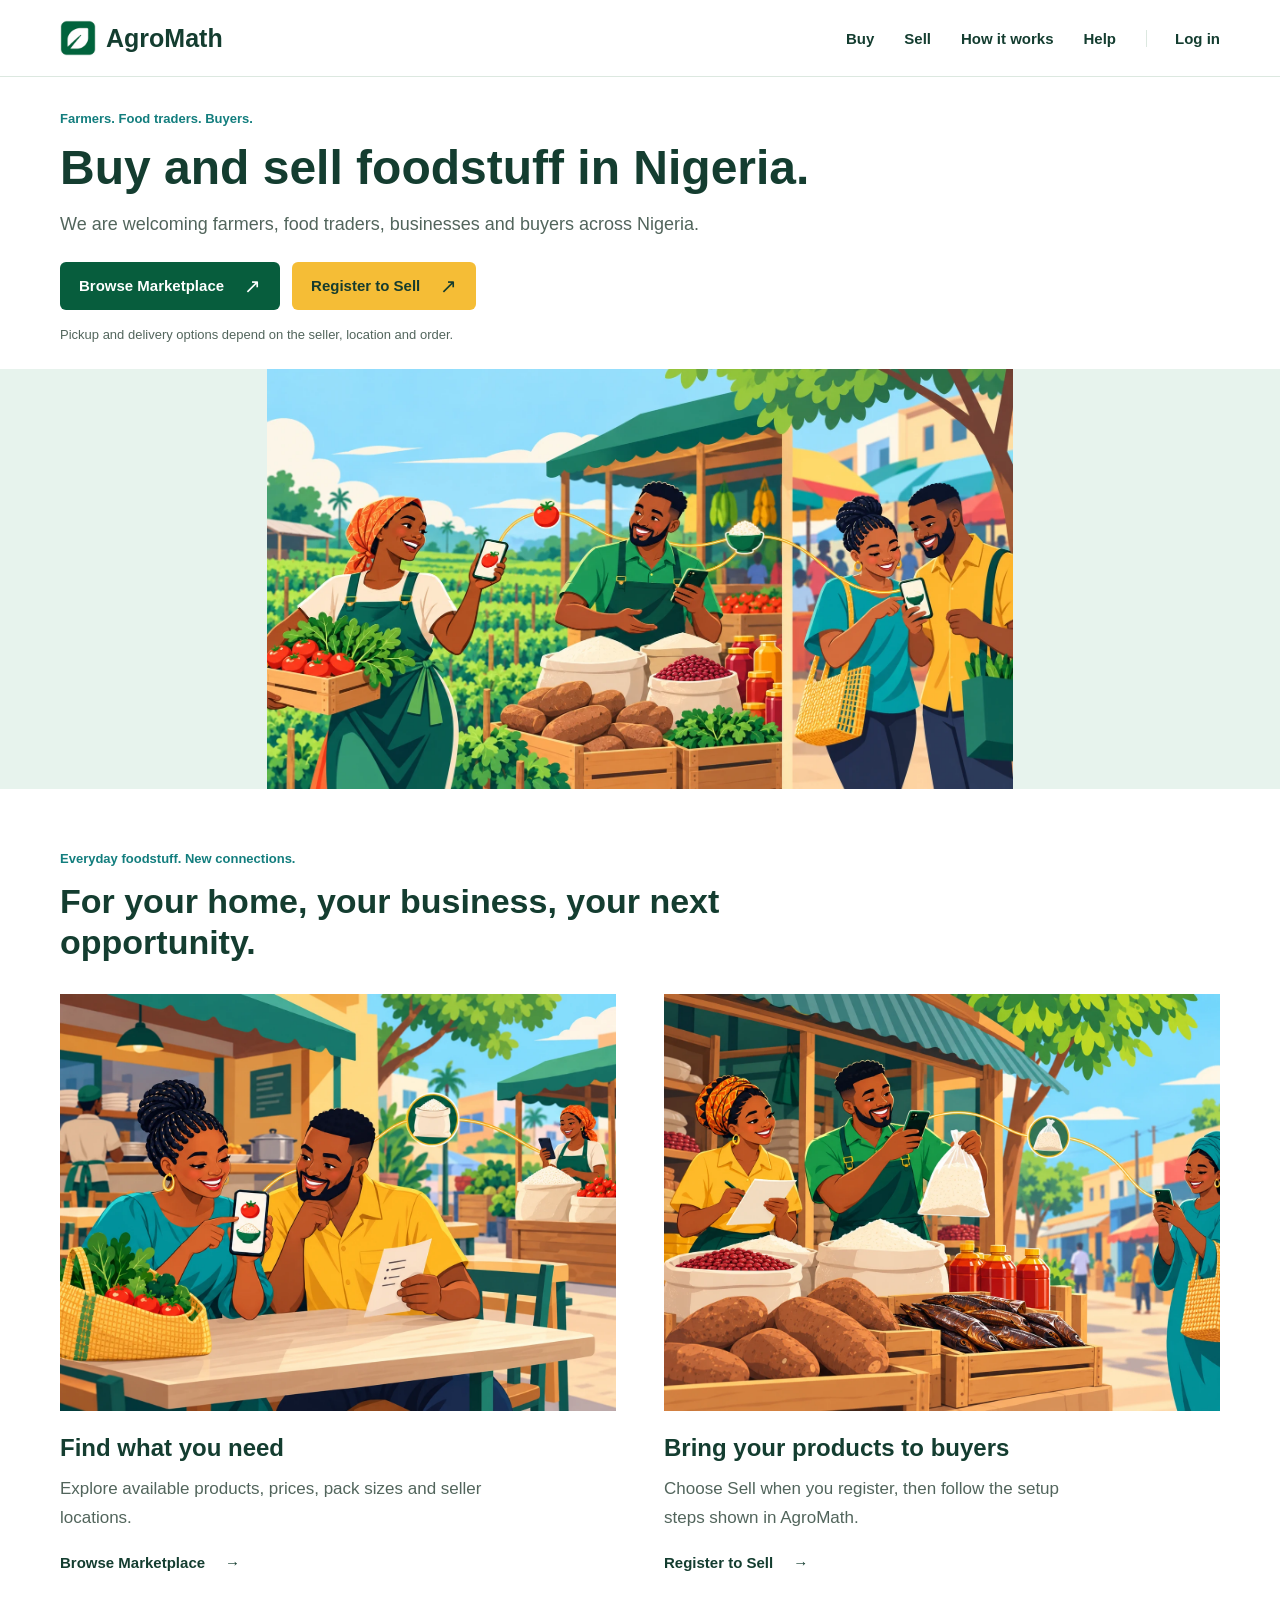
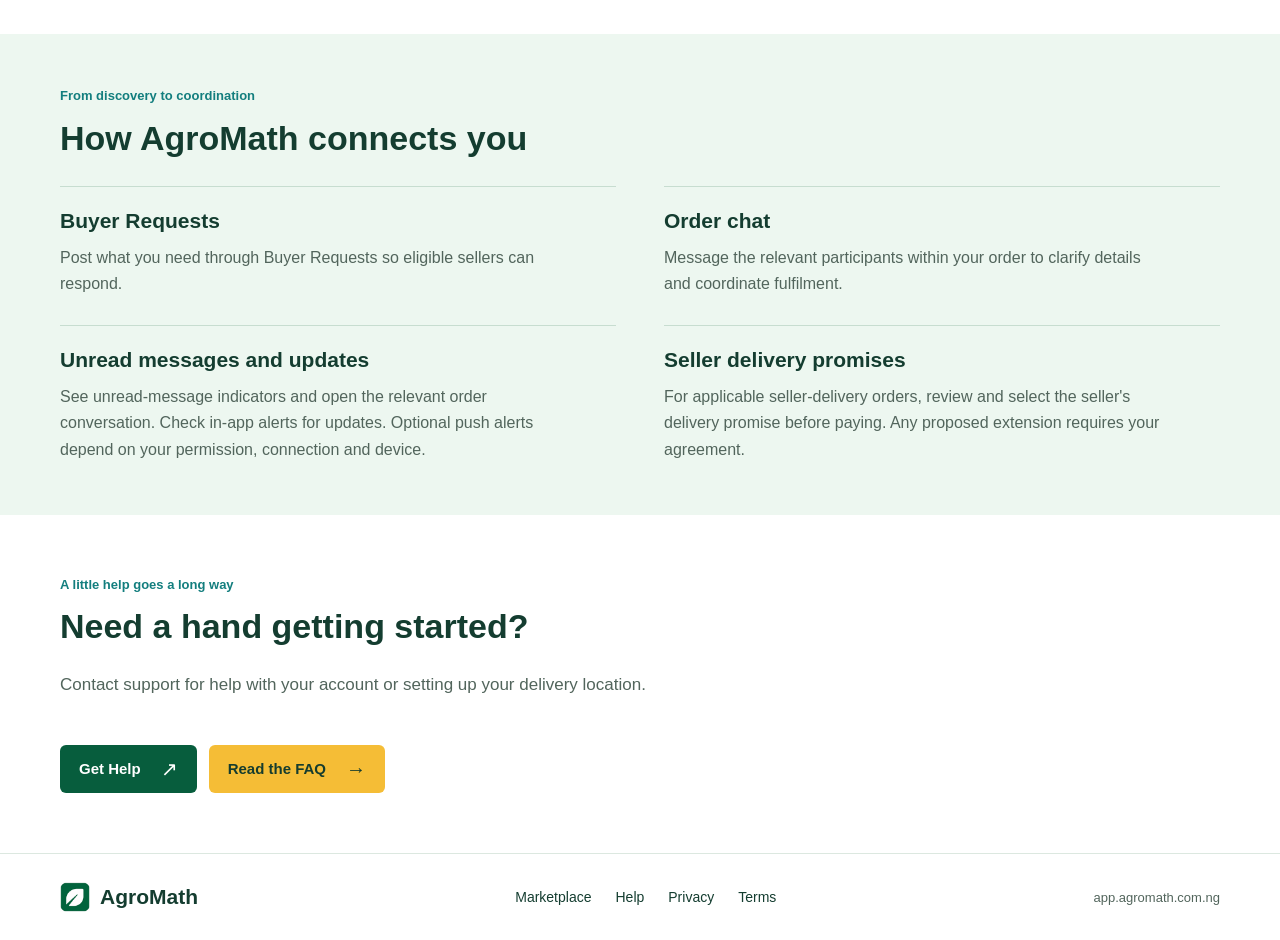
==== commit 47e4c207: "Align supporting pages with homepage and clarify onboarding FAQ" ====
--- a/index.html
+++ b/index.html
@@ -66,7 +66,7 @@
         </div>
       </div>
     </section>
-    <section class="section help"><div class="wrap"><p class="eyebrow">A little help goes a long way</p><h2>Need a hand getting started?</h2><p>Contact support for help with your account or setting up your delivery location.</p><a class="button primary" href="https://app.agromath.com.ng/help/">Get Help <span aria-hidden="true">&#8599;</span></a></div></section>
+    <section class="section help"><div class="wrap"><p class="eyebrow">A little help goes a long way</p><h2>Need a hand getting started?</h2><p>Contact support for help with your account or setting up your delivery location.</p><div class="actions"><a class="button primary" href="https://app.agromath.com.ng/help/">Get Help <span aria-hidden="true">&#8599;</span></a><a class="button secondary" href="faq.html">Read the FAQ <span aria-hidden="true">&#8594;</span></a></div></div></section>
   </main>
   <footer><div class="wrap footer-row"><a class="brand" href="index.html"><img src="assets/brand/agromath-mark-96.png" alt="" class="brand-mark" aria-hidden="true" width="30" height="30"><span>AgroMath</span></a><nav aria-label="Footer"><a href="https://app.agromath.com.ng/products/">Marketplace</a><a href="https://app.agromath.com.ng/help/">Help</a><a href="https://agromath.com.ng/privacy.html">Privacy</a><a href="https://agromath.com.ng/terms.html">Terms</a></nav><span class="footer-domain">app.agromath.com.ng</span></div></footer>
   <script>
